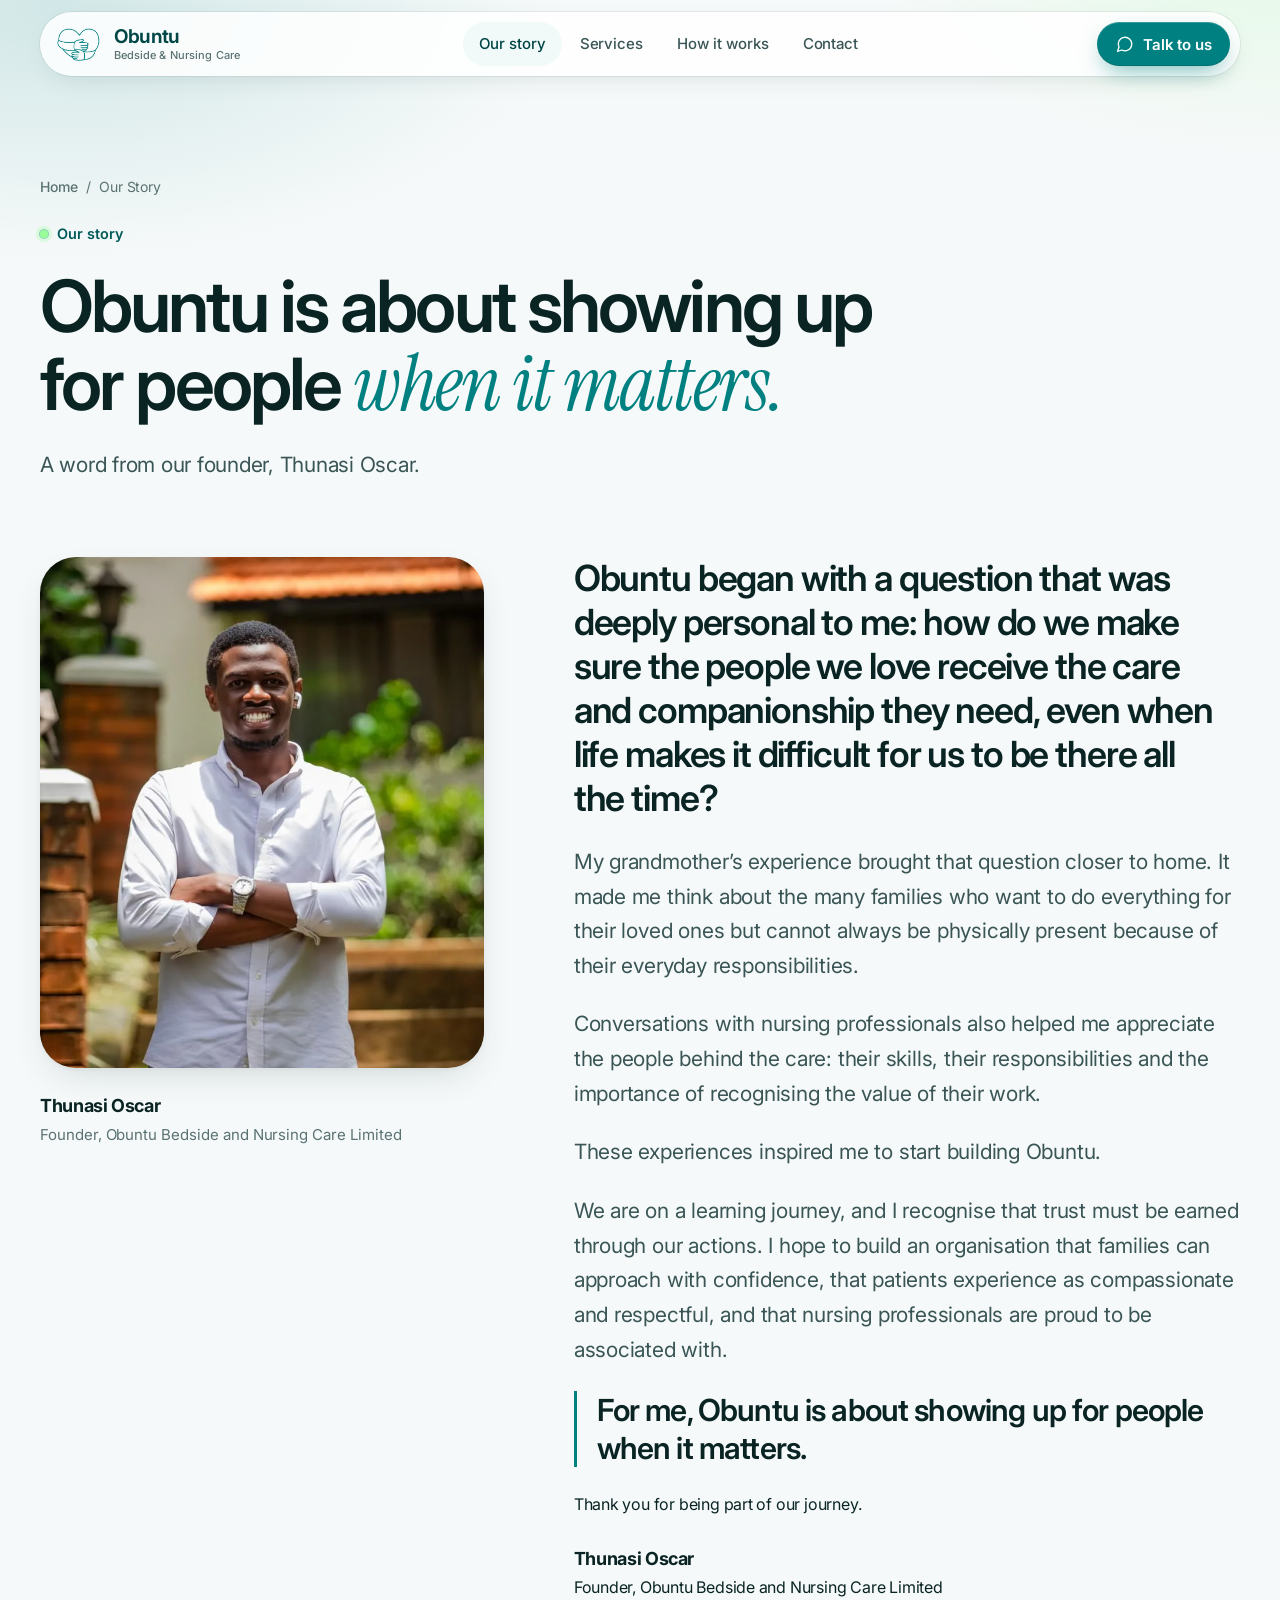
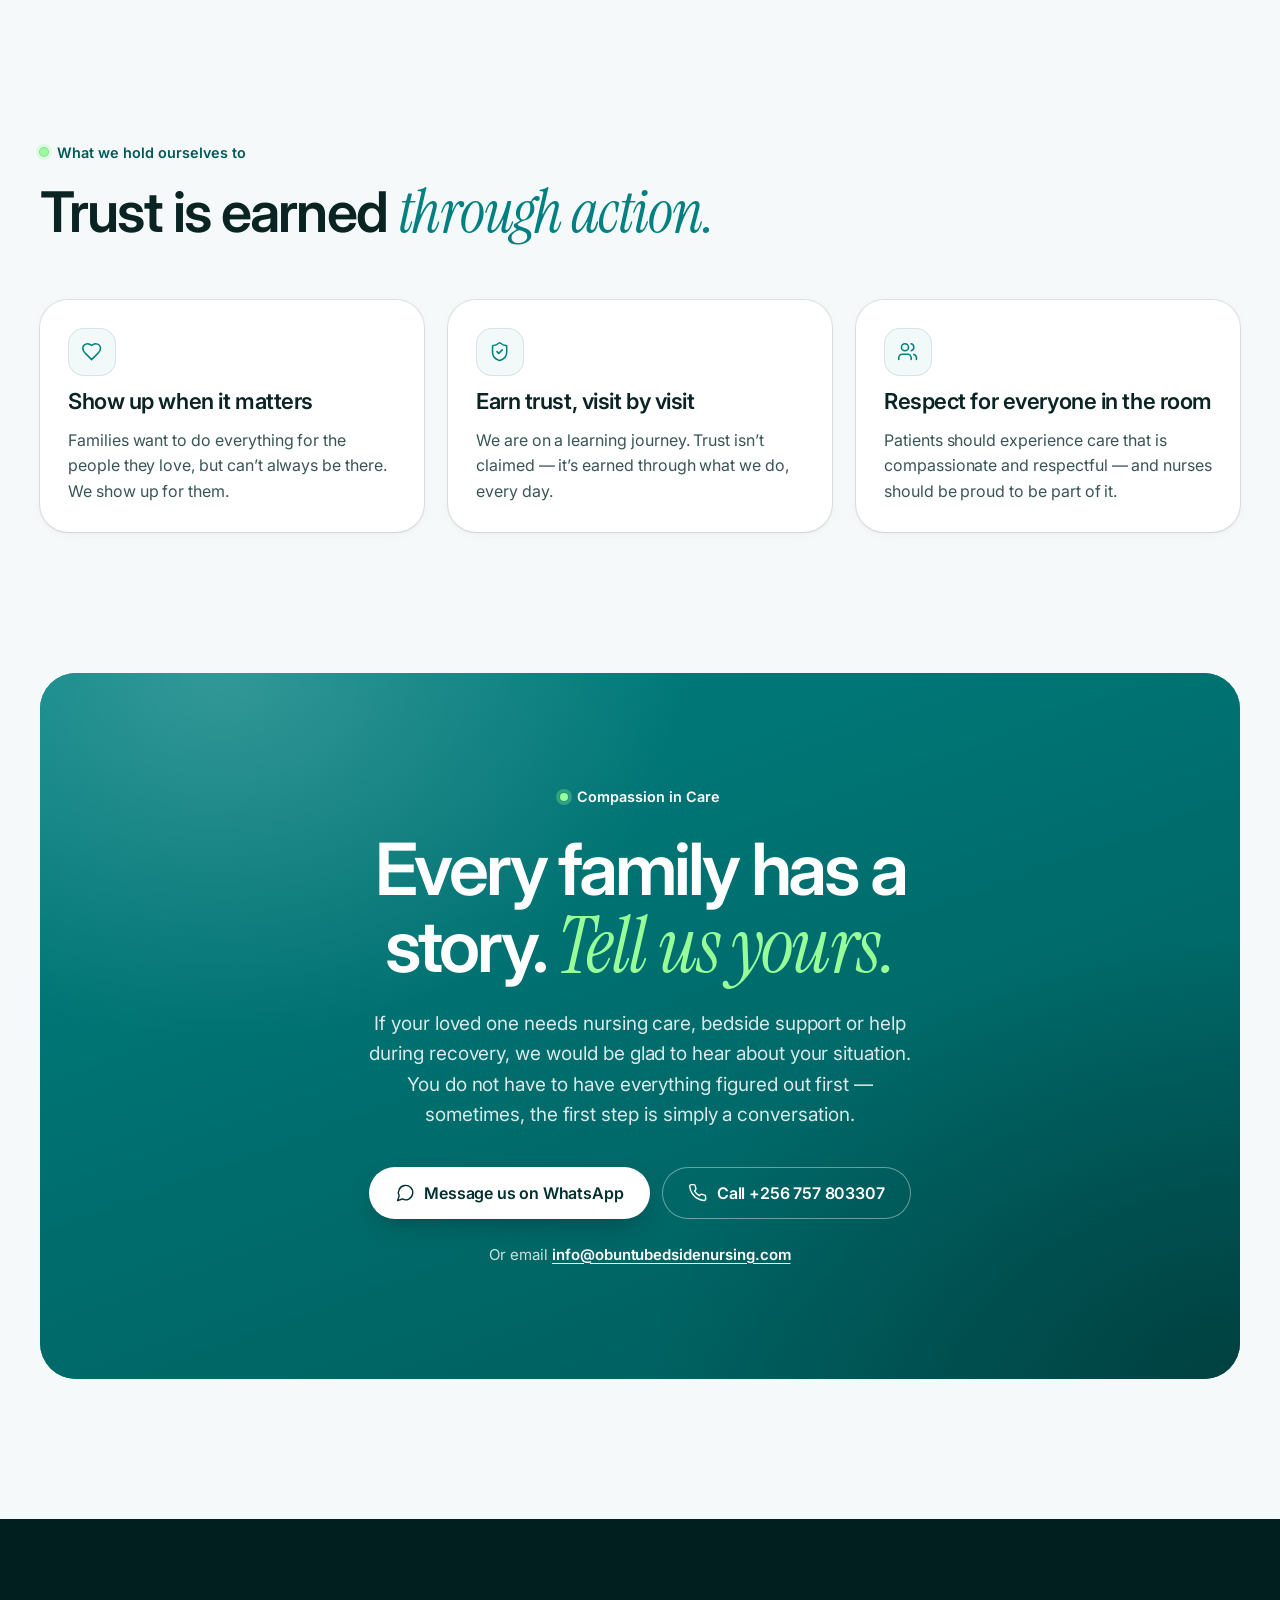
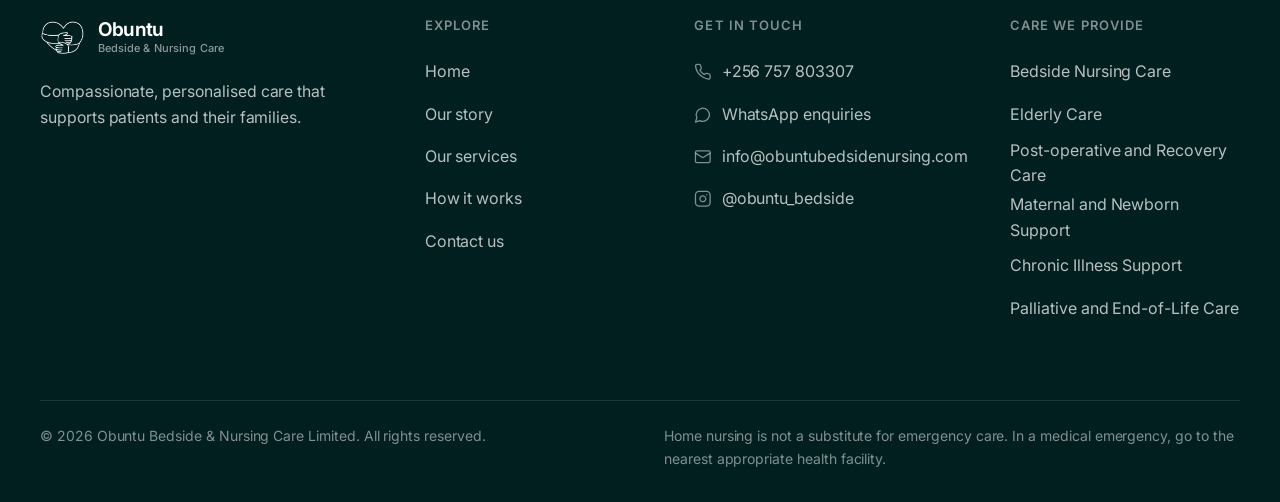
==== about-us/index.html @ 86ea0a8a "cooking again" ====
<!doctype html>
<html lang="en">
<head>
<meta charset="utf-8">
<meta name="viewport" content="width=device-width, initial-scale=1, viewport-fit=cover">
<title>Our Story | Obuntu Bedside &amp; Nursing Care Uganda</title>
<meta name="description" content="Obuntu began with a personal question: how do we make sure the people we love get the care and companionship they need, even when we can’t be there? Read a word from our founder.">

<link rel="canonical" href="https://obuntubedsidenursing.com/about-us/">
<meta name="theme-color" content="#f6f9f9">
<meta name="color-scheme" content="light">
<meta property="og:type" content="website">
<meta property="og:site_name" content="Obuntu Bedside &amp; Nursing Care">
<meta property="og:title" content="Our Story | Obuntu Bedside &amp; Nursing Care Uganda">
<meta property="og:description" content="Obuntu began with a personal question: how do we make sure the people we love get the care and companionship they need, even when we can’t be there? Read a word from our founder.">
<meta property="og:url" content="https://obuntubedsidenursing.com/about-us/">
<meta property="og:image" content="https://obuntubedsidenursing.com/assets/img/og.jpg">
<meta name="twitter:card" content="summary_large_image">
<link rel="icon" type="image/png" sizes="32x32" href="../assets/img/favicon-32.png">
<link rel="apple-touch-icon" href="../assets/img/apple-touch-icon.png">
<link rel="preconnect" href="https://fonts.googleapis.com">
<link rel="preconnect" href="https://fonts.gstatic.com" crossorigin>
<link rel="stylesheet" href="https://fonts.googleapis.com/css2?family=Inter:opsz,wght@14..32,400..700&family=Instrument+Serif:ital@0;1&display=swap">

<link rel="stylesheet" href="../assets/css/styles.css">
<script>if("IntersectionObserver" in window)document.documentElement.classList.add("js")</script>
<script type="application/ld+json">{"@context": "https://schema.org", "@type": "AboutPage", "name": "Our Story — Obuntu Bedside & Nursing Care", "url": "https://obuntubedsidenursing.com/about-us/", "about": {"@id": "https://obuntubedsidenursing.com/#business"}}</script><script type="application/ld+json">{"@context": "https://schema.org", "@type": "BreadcrumbList", "itemListElement": [{"@type": "ListItem", "position": 1, "name": "Home", "item": "https://obuntubedsidenursing.com/"}, {"@type": "ListItem", "position": 2, "name": "Our Story", "item": "https://obuntubedsidenursing.com/about-us/"}]}</script>
</head>
<body>
<svg xmlns="http://www.w3.org/2000/svg" style="position:absolute;width:0;height:0;overflow:hidden" aria-hidden="true" focusable="false"><symbol id="i-arrow" viewBox="0 0 24 24"><path d="M5 12h14"/><path d="m13 5 7 7-7 7"/></symbol><symbol id="i-check" viewBox="0 0 24 24"><path d="M20 6 9 17l-5-5"/></symbol><symbol id="i-phone" viewBox="0 0 24 24"><path d="M22 16.92v3a2 2 0 0 1-2.18 2 19.79 19.79 0 0 1-8.63-3.07 19.5 19.5 0 0 1-6-6 19.79 19.79 0 0 1-3.07-8.67A2 2 0 0 1 4.11 2h3a2 2 0 0 1 2 1.72 12.84 12.84 0 0 0 .7 2.81 2 2 0 0 1-.45 2.11L8.09 9.91a16 16 0 0 0 6 6l1.27-1.27a2 2 0 0 1 2.11-.45 12.84 12.84 0 0 0 2.81.7A2 2 0 0 1 22 16.92z"/></symbol><symbol id="i-mail" viewBox="0 0 24 24"><rect width="20" height="16" x="2" y="4" rx="2"/><path d="m22 7-8.97 5.7a1.94 1.94 0 0 1-2.06 0L2 7"/></symbol><symbol id="i-chat" viewBox="0 0 24 24"><path d="M7.9 20A9 9 0 1 0 4 16.1L2 22Z"/></symbol><symbol id="i-instagram" viewBox="0 0 24 24"><rect width="20" height="20" x="2" y="2" rx="5" ry="5"/><path d="M16 11.37A4 4 0 1 1 12.63 8 4 4 0 0 1 16 11.37z"/><path d="M17.5 6.5h.01"/></symbol><symbol id="i-shield" viewBox="0 0 24 24"><path d="M20 13c0 5-3.5 7.5-7.66 8.95a1 1 0 0 1-.67-.01C7.5 20.5 4 18 4 13V6a1 1 0 0 1 1-1c2 0 4.5-1.2 6.24-2.72a1.17 1.17 0 0 1 1.52 0C14.51 3.81 17 5 19 5a1 1 0 0 1 1 1z"/><path d="m9 12 2 2 4-4"/></symbol><symbol id="i-clipboard" viewBox="0 0 24 24"><rect width="8" height="4" x="8" y="2" rx="1" ry="1"/><path d="M16 4h2a2 2 0 0 1 2 2v14a2 2 0 0 1-2 2H6a2 2 0 0 1-2-2V6a2 2 0 0 1 2-2h2"/><path d="m9 14 2 2 4-4"/></symbol><symbol id="i-users" viewBox="0 0 24 24"><path d="M16 21v-2a4 4 0 0 0-4-4H6a4 4 0 0 0-4 4v2"/><circle cx="9" cy="7" r="4"/><path d="M22 21v-2a4 4 0 0 0-3-3.87"/><path d="M16 3.13a4 4 0 0 1 0 7.75"/></symbol><symbol id="i-heart" viewBox="0 0 24 24"><path d="M19 14c1.49-1.46 3-3.21 3-5.5A5.5 5.5 0 0 0 16.5 3c-1.76 0-3 .5-4.5 2-1.5-1.5-2.74-2-4.5-2A5.5 5.5 0 0 0 2 8.5c0 2.3 1.5 4.05 3 5.5l7 7Z"/></symbol><symbol id="i-pin" viewBox="0 0 24 24"><path d="M20 10c0 6-8 12-8 12s-8-6-8-12a8 8 0 0 1 16 0Z"/><circle cx="12" cy="10" r="3"/></symbol><symbol id="i-info" viewBox="0 0 24 24"><circle cx="12" cy="12" r="10"/><path d="M12 16v-4"/><path d="M12 8h.01"/></symbol></svg>
<a class="skip" href="#main">Skip to content</a>
<header class="nav" data-nav>
  <div class="nav-pill">
    <a class="brand" href="../" aria-label="Obuntu Bedside &amp; Nursing Care — home">
      <img class="brand-mark" src="../assets/img/logo-mark-teal.png" alt="" width="352" height="258">
      <span class="brand-text"><strong>Obuntu</strong><small>Bedside &amp; Nursing Care</small></span>
    </a>
    <nav class="nav-links" aria-label="Primary"><a href="../about-us/" aria-current="page">Our story</a><a href="../our-services/">Services</a><a href="../how-it-works/">How it works</a><a href="../contact-us/">Contact</a></nav>
    <div class="nav-actions">
      <a class="btn btn-primary btn-sm nav-cta" href="https://wa.me/256757803307?text=Hello%20Obuntu%20Bedside%20Services" target="_blank" rel="noopener"><svg class="ic " aria-hidden="true"><use href="#i-chat"/></svg> Talk to us</a>
      <button class="burger" type="button" aria-expanded="false" aria-controls="menu" aria-label="Open menu"><span></span><span></span></button>
    </div>
  </div>
</header>
<div class="menu" id="menu" inert>
  <nav class="menu-links" aria-label="Mobile"><a href="../about-us/" style="--i:0" aria-current="page">Our story<svg class="ic " aria-hidden="true"><use href="#i-arrow"/></svg></a><a href="../our-services/" style="--i:1">Services<svg class="ic " aria-hidden="true"><use href="#i-arrow"/></svg></a><a href="../how-it-works/" style="--i:2">How it works<svg class="ic " aria-hidden="true"><use href="#i-arrow"/></svg></a><a href="../contact-us/" style="--i:3">Contact<svg class="ic " aria-hidden="true"><use href="#i-arrow"/></svg></a></nav>
  <div class="menu-foot">
    <a class="btn btn-primary" href="https://wa.me/256757803307?text=Hello%20Obuntu%20Bedside%20Services" target="_blank" rel="noopener"><svg class="ic " aria-hidden="true"><use href="#i-chat"/></svg> Talk to our care team</a>
    <a class="btn btn-ghost" href="tel:+256757803307"><svg class="ic " aria-hidden="true"><use href="#i-phone"/></svg> Call +256 757 803307</a>
  </div>
</div>
<main id="main">
<section class="page-hero">
  <div class="container page-hero-inner">
    <nav class="crumbs" aria-label="Breadcrumb"><a href="../">Home</a><span aria-hidden="true">/</span><span aria-current="page">Our Story</span></nav>
    <span class="eyebrow"><span class="dot"></span>Our story</span>
    <h1 class="display-m">Obuntu is about showing up for people <em class="serif accent">when it matters.</em></h1>
    <p class="lede">A word from our founder, Thunasi Oscar.</p>
  </div>
</section>

<div class="container letter">
  <aside class="letter-aside" data-reveal>
    <figure><img src="../assets/img/founder-thunasi-oscar.webp" width="771" height="1080" alt="Thunasi Oscar, founder of Obuntu Bedside and Nursing Care" fetchpriority="high" decoding="async"></figure>
    <div class="who"><b>Thunasi Oscar</b><span>Founder, Obuntu Bedside and Nursing Care Limited</span></div>
  </aside>
  <div class="letter-body" data-stagger>
    <p class="first" data-reveal>Obuntu began with a question that was deeply personal to me: how do we make sure the people we love receive the care and companionship they need, even when life makes it difficult for us to be there all the time?</p>
    <p data-reveal>My grandmother’s experience brought that question closer to home. It made me think about the many families who want to do everything for their loved ones but cannot always be physically present because of their everyday responsibilities.</p>
    <p data-reveal>Conversations with nursing professionals also helped me appreciate the people behind the care: their skills, their responsibilities and the importance of recognising the value of their work.</p>
    <p data-reveal>These experiences inspired me to start building Obuntu.</p>
    <p data-reveal>We are on a learning journey, and I recognise that trust must be earned through our actions. I hope to build an organisation that families can approach with confidence, that patients experience as compassionate and respectful, and that nursing professionals are proud to be associated with.</p>
    <p class="pull" data-reveal>For me, Obuntu is about showing up for people when it matters.</p>
    <p class="sign" data-reveal>Thank you for being part of our journey.<br><br><b>Thunasi Oscar</b>Founder, Obuntu Bedside and Nursing Care Limited</p>
  </div>
</div>

<section class="section" style="padding-top:0">
  <div class="container">
    <div class="section-head" data-reveal>
      <span class="eyebrow"><span class="dot"></span>What we hold ourselves to</span>
      <h2>Trust is earned <em class="serif accent">through action.</em></h2>
    </div>
    <div class="values" data-stagger>
      <div class="value" data-reveal><span class="ic-wrap"><svg class="ic " aria-hidden="true"><use href="#i-heart"/></svg></span><h3>Show up when it matters</h3><p>Families want to do everything for the people they love, but can’t always be there. We show up for them.</p></div>
      <div class="value" data-reveal><span class="ic-wrap"><svg class="ic " aria-hidden="true"><use href="#i-shield"/></svg></span><h3>Earn trust, visit by visit</h3><p>We are on a learning journey. Trust isn’t claimed — it’s earned through what we do, every day.</p></div>
      <div class="value" data-reveal><span class="ic-wrap"><svg class="ic " aria-hidden="true"><use href="#i-users"/></svg></span><h3>Respect for everyone in the room</h3><p>Patients should experience care that is compassionate and respectful — and nurses should be proud to be part of it.</p></div>
    </div>
  </div>
</section>

<section class="final-wrap">
  <div class="container">
    <div class="final on-dark" data-reveal>
      <div class="final-inner">
        <span class="eyebrow"><span class="dot"></span>Compassion in Care</span>
        <h2>Every family has a story. <em class="serif">Tell us yours.</em></h2>
        <p>If your loved one needs nursing care, bedside support or help during recovery, we would be glad to hear about your situation. You do not have to have everything figured out first — sometimes, the first step is simply a conversation.</p>
        <div class="cta-row">
          <a class="btn btn-light" href="https://wa.me/256757803307?text=Hello%20Obuntu%20Bedside%20Services" target="_blank" rel="noopener"><svg class="ic " aria-hidden="true"><use href="#i-chat"/></svg> Message us on WhatsApp</a>
          <a class="btn btn-outline-light" href="tel:+256757803307"><svg class="ic " aria-hidden="true"><use href="#i-phone"/></svg> Call +256 757 803307</a>
        </div>
        <p class="alt">Or email <a href="mailto:info@obuntubedsidenursing.com">info@obuntubedsidenursing.com</a></p>
      </div>
    </div>
  </div>
</section>

</main>
<div class="actionbar" data-actionbar>
  <a class="btn btn-primary" href="https://wa.me/256757803307?text=Hello%20Obuntu%20Bedside%20Services" target="_blank" rel="noopener"><svg class="ic " aria-hidden="true"><use href="#i-chat"/></svg> WhatsApp us</a>
  <a class="btn btn-ghost" href="tel:+256757803307"><svg class="ic " aria-hidden="true"><use href="#i-phone"/></svg> Call</a>
</div>
<footer class="footer on-dark">
  <div class="container">
    <div class="footer-grid">
      <div class="footer-about">
        <a class="brand" href="../" aria-label="Obuntu — home">
          <img class="brand-mark" src="../assets/img/logo-mark-white.png" alt="" width="352" height="258">
          <span class="brand-text"><strong>Obuntu</strong><small>Bedside &amp; Nursing Care</small></span>
        </a>
        <p>Compassionate, personalised care that supports patients and their families.</p>
      </div>
      <div>
        <h4>Explore</h4>
        <ul>
          <li><a href="../">Home</a></li>
          <li><a href="../about-us/">Our story</a></li>
          <li><a href="../our-services/">Our services</a></li>
          <li><a href="../how-it-works/">How it works</a></li>
          <li><a href="../contact-us/">Contact us</a></li>
        </ul>
      </div>
      <div>
        <h4>Get in touch</h4>
        <ul>
          <li><a href="tel:+256757803307"><svg class="ic " aria-hidden="true"><use href="#i-phone"/></svg> +256 757 803307</a></li>
          <li><a href="https://wa.me/256757803307?text=Hello%20Obuntu%20Bedside%20Services" target="_blank" rel="noopener"><svg class="ic " aria-hidden="true"><use href="#i-chat"/></svg> WhatsApp enquiries</a></li>
          <li><a href="mailto:info@obuntubedsidenursing.com"><svg class="ic " aria-hidden="true"><use href="#i-mail"/></svg> info@obuntubedsidenursing.com</a></li>
          <li><a href="https://www.instagram.com/obuntu_bedside/" target="_blank" rel="noopener"><svg class="ic " aria-hidden="true"><use href="#i-instagram"/></svg> @obuntu_bedside</a></li>
        </ul>
      </div>
      <div>
        <h4>Care we provide</h4>
        <ul><li><a href="../our-services/#bedside-nursing-care">Bedside Nursing Care</a></li><li><a href="../our-services/#elderly-care">Elderly Care</a></li><li><a href="../our-services/#post-operative-recovery-care">Post-operative and Recovery Care</a></li><li><a href="../our-services/#maternal-newborn-support">Maternal and Newborn Support</a></li><li><a href="../our-services/#chronic-illness-support">Chronic Illness Support</a></li><li><a href="../our-services/#palliative-end-of-life-care">Palliative and End-of-Life Care</a></li></ul>
      </div>
    </div>
    <div class="footer-bottom">
      <span>© 2026 Obuntu Bedside &amp; Nursing Care Limited. All rights reserved.</span>
      <span class="note">Home nursing is not a substitute for emergency care. In a medical emergency, go to the nearest appropriate health facility.</span>
    </div>
  </div>
</footer>
<script src="../assets/js/main.js" defer></script>
</body>
</html>
---- assets/css/styles.css ----
/* ==========================================================================
   Obuntu Bedside & Nursing Care — design system
   Primary  #008080 (teal)   ·   Secondary #98FF98 (mint — accents only)
   Principles: restraint, one idea per screen, response on press, springs/ease-out,
   translucent materials for chrome, size-specific tracking, reduced-motion aware.
   ========================================================================== */

/* ---------- Tokens ---------- */
:root {
  --teal: #008080;
  --teal-600: #006d6d;
  --teal-700: #005a5a;
  --teal-800: #004646;
  --teal-900: #022f2f;
  --teal-950: #011f1f;
  --teal-50: #f1f9f9;
  --teal-100: #def1f0;
  --teal-200: #bfe3e2;
  --mint: #98ff98;

  --ink: #0a2424;
  --ink-2: #3a5555;
  --ink-3: #5a7272;
  --bg: #f6f9f9;
  --surface: #ffffff;
  --line: rgba(2, 47, 47, 0.1);
  --line-strong: rgba(2, 47, 47, 0.16);

  --shadow-sm: 0 1px 2px rgba(2, 47, 47, 0.05), 0 2px 10px rgba(2, 47, 47, 0.04);
  --shadow-md: 0 2px 4px rgba(2, 47, 47, 0.04), 0 14px 36px -10px rgba(2, 47, 47, 0.16);
  --shadow-lg: 0 4px 8px rgba(2, 47, 47, 0.04), 0 36px 90px -20px rgba(2, 47, 47, 0.3);

  --r-sm: 12px;
  --r-md: 20px;
  --r-lg: 28px;
  --r-xl: 36px;

  --gutter: clamp(16px, 4vw, 32px);
  --maxw: 1200px;
  --maxw-wide: 1320px;
  --nav-h: 64px;
  --section-y: clamp(72px, 11vw, 148px);

  --ease-out: cubic-bezier(0.23, 1, 0.32, 1);
  --ease-in-out: cubic-bezier(0.77, 0, 0.175, 1);
  --ease-drawer: cubic-bezier(0.32, 0.72, 0, 1);

  --font: "Inter", ui-sans-serif, system-ui, -apple-system, "Segoe UI", Roboto, "Helvetica Neue", Arial, sans-serif;
  --serif: "Instrument Serif", "Iowan Old Style", "Palatino Linotype", Georgia, serif;
}

/* ---------- Base ---------- */
*,
*::before,
*::after { box-sizing: border-box; }

html {
  -webkit-text-size-adjust: 100%;
  -webkit-tap-highlight-color: transparent;
  scroll-behavior: smooth;
  scroll-padding-top: 96px;
}
@media (prefers-reduced-motion: reduce) { html { scroll-behavior: auto; } }

body {
  margin: 0;
  font-family: var(--font);
  font-size: 1.0625rem;
  line-height: 1.6;
  letter-spacing: -0.003em;
  color: var(--ink);
  background: var(--bg);
  font-optical-sizing: auto;
  -webkit-font-smoothing: antialiased;
  -moz-osx-font-smoothing: grayscale;
  overflow-x: clip;
}
body.is-locked { overflow: hidden; }

img, svg, video { display: block; max-width: 100%; }
img { height: auto; }
a { color: inherit; text-decoration: none; }
h1, h2, h3, h4, p, ul, ol, figure, blockquote { margin: 0; }
ul, ol { padding: 0; list-style: none; }
button, input, textarea, select { font: inherit; color: inherit; }
fieldset { border: 0; padding: 0; margin: 0; min-width: 0; }
legend { padding: 0; }

a, button, [role="button"], summary, label { touch-action: manipulation; }
button, [role="button"] { -webkit-user-select: none; user-select: none; -webkit-touch-callout: none; }

:focus-visible { outline: 3px solid var(--teal); outline-offset: 3px; border-radius: 8px; }
.on-dark :focus-visible { outline-color: var(--mint); }
::selection { background: var(--mint); color: var(--teal-950); }

.skip {
  position: fixed; left: 16px; top: -80px; z-index: 100;
  padding: 12px 18px; border-radius: 999px; background: var(--teal-900); color: #fff; font-weight: 600;
  transition: top 200ms var(--ease-out);
}
.skip:focus { top: 16px; }

.ic { width: 1.25em; height: 1.25em; flex: none; fill: none; stroke: currentColor; stroke-width: 1.75; stroke-linecap: round; stroke-linejoin: round; }

/* ---------- Type ---------- */
.display {
  font-size: clamp(2.6rem, 1.35rem + 5.7vw, 5.5rem);
  line-height: 1.02;
  letter-spacing: -0.045em;
  font-weight: 600;
  text-wrap: balance;
}
.display-m {
  font-size: clamp(2.25rem, 1.2rem + 4.2vw, 4.5rem);
  line-height: 1.04;
  letter-spacing: -0.04em;
  font-weight: 600;
  text-wrap: balance;
}
h2, .h2 {
  font-size: clamp(2rem, 1.2rem + 3.2vw, 3.5rem);
  line-height: 1.06;
  letter-spacing: -0.035em;
  font-weight: 600;
  text-wrap: balance;
}
h3, .h3 { font-size: 1.375rem; line-height: 1.25; letter-spacing: -0.02em; font-weight: 600; }
p { text-wrap: pretty; }

.lede {
  font-size: clamp(1.125rem, 1rem + 0.5vw, 1.3125rem);
  line-height: 1.5;
  letter-spacing: -0.012em;
  color: var(--ink-2);
}
.serif { font-family: var(--serif); font-style: italic; font-weight: 400; letter-spacing: -0.02em; font-size: 1.08em; }
.accent { color: var(--teal); }
.muted { color: var(--ink-2); }
.small { font-size: 0.9375rem; line-height: 1.55; letter-spacing: 0.002em; }
.tnum { font-variant-numeric: tabular-nums; }

.eyebrow {
  display: inline-flex; align-items: center; gap: 0.55rem;
  font-size: 0.9rem; font-weight: 600; letter-spacing: 0.002em; color: var(--teal-700);
}
.dot {
  width: 8px; height: 8px; border-radius: 50%; background: var(--mint);
  box-shadow: 0 0 0 1px rgba(0, 128, 128, 0.35), 0 0 0 4px rgba(152, 255, 152, 0.28);
}
.pill {
  padding: 7px 14px 7px 12px; border-radius: 999px; background: rgba(255, 255, 255, 0.8);
  border: 1px solid var(--line); box-shadow: var(--shadow-sm);
}

/* ---------- Layout ---------- */
.container { width: min(var(--maxw), 100% - 2 * var(--gutter)); margin-inline: auto; }
.container-wide { width: min(var(--maxw-wide), 100% - 2 * var(--gutter)); margin-inline: auto; }
.section { padding-block: var(--section-y); }
.section-head { display: flex; flex-direction: column; gap: 1rem; max-width: 46rem; }
.section-head.center { align-items: center; text-align: center; margin-inline: auto; }
.split-head { display: flex; align-items: flex-end; justify-content: space-between; gap: 1.5rem 3rem; flex-wrap: wrap; }

/* ---------- Buttons ---------- */
.btn {
  --h: 52px;
  display: inline-flex; align-items: center; justify-content: center; gap: 0.6rem;
  height: var(--h); padding: 0 1.65rem; border: 0; border-radius: 999px;
  font-weight: 600; font-size: 1rem; line-height: 1; letter-spacing: -0.011em; white-space: nowrap;
  cursor: pointer;
  transition: transform 160ms var(--ease-out), background-color 200ms ease, box-shadow 200ms ease, color 200ms ease;
}
.btn:active { transform: scale(0.97); }
.btn .ic { width: 1.2em; height: 1.2em; }
.btn .arrow { transition: transform 240ms var(--ease-out); }
.btn-sm { --h: 44px; padding: 0 1.15rem; font-size: 0.9375rem; }
.btn-primary {
  background: var(--teal); color: #fff;
  box-shadow: 0 1px 0 rgba(255, 255, 255, 0.2) inset, 0 -1px 0 rgba(0, 0, 0, 0.12) inset, 0 10px 24px -8px rgba(0, 128, 128, 0.6);
}
.btn-ghost { background: rgba(255, 255, 255, 0.7); color: var(--ink); box-shadow: 0 0 0 1px var(--line-strong) inset; }
.btn-light { background: #fff; color: var(--teal-900); box-shadow: 0 10px 28px -10px rgba(0, 0, 0, 0.35); }
.btn-outline-light { background: transparent; color: #fff; box-shadow: 0 0 0 1px rgba(255, 255, 255, 0.4) inset; }
@media (hover: hover) and (pointer: fine) {
  .btn-primary:hover { background: var(--teal-600); }
  .btn-ghost:hover { background: #fff; }
  .btn-light:hover { background: var(--teal-50); }
  .btn-outline-light:hover { background: rgba(255, 255, 255, 0.1); }
  .btn:hover .arrow { transform: translateX(3px); }
}

.link-arrow { display: inline-flex; align-items: center; gap: 0.4rem; font-weight: 600; color: var(--teal-700); min-height: 44px; }
.link-arrow .ic { width: 1.1em; height: 1.1em; transition: transform 240ms var(--ease-out); }
@media (hover: hover) and (pointer: fine) { .link-arrow:hover .ic { transform: translateX(3px); } }

/* ---------- Materials ---------- */
.glass {
  background: rgba(255, 255, 255, 0.72);
  -webkit-backdrop-filter: blur(14px);
  backdrop-filter: blur(14px);
  border: 1px solid rgba(255, 255, 255, 0.65);
  border-top-color: rgba(255, 255, 255, 0.95);
  box-shadow: 0 12px 40px -14px rgba(1, 31, 31, 0.4);
}
@media (prefers-reduced-transparency: reduce) {
  .glass, .nav-pill, .actionbar, .menu { background: #fff !important; -webkit-backdrop-filter: none !important; backdrop-filter: none !important; }
}
@media (prefers-contrast: more) {
  .glass, .nav-pill, .actionbar { background: #fff; border-color: var(--ink); }
  .eyebrow, .link-arrow { color: var(--teal-800); }
}

/* ---------- Navigation ---------- */
.nav {
  position: fixed; z-index: 50; left: 0; right: 0; top: max(12px, env(safe-area-inset-top));
  display: flex; justify-content: center; padding-inline: max(12px, env(safe-area-inset-left));
  pointer-events: none; view-transition-name: site-nav;
}
.nav-pill {
  pointer-events: auto; width: min(var(--maxw), 100%); height: var(--nav-h);
  display: flex; align-items: center; justify-content: space-between; gap: 1rem; padding: 0 10px 0 16px;
  border-radius: 999px; background: rgba(255, 255, 255, 0.84);
  -webkit-backdrop-filter: blur(16px) saturate(150%); backdrop-filter: blur(16px) saturate(150%);
  box-shadow: 0 0 0 1px rgba(2, 47, 47, 0.07), 0 8px 30px -14px rgba(2, 47, 47, 0.2);
  transition: background-color 250ms ease, box-shadow 250ms ease;
}
.nav.is-scrolled .nav-pill { background: rgba(255, 255, 255, 0.93); box-shadow: 0 0 0 1px rgba(2, 47, 47, 0.08), 0 12px 36px -14px rgba(2, 47, 47, 0.28); }

.brand { display: inline-flex; align-items: center; gap: 0.7rem; min-height: 44px; }
.brand-mark { height: 34px; width: auto; }
.brand-text { display: grid; line-height: 1.05; }
.brand-text strong { font-size: 1.1875rem; font-weight: 650; letter-spacing: -0.035em; color: var(--teal-800); }
.brand-text small { font-size: 0.6875rem; font-weight: 500; letter-spacing: 0.01em; color: var(--ink-3); margin-top: 3px; }

.nav-links { display: flex; align-items: center; gap: 2px; }
.nav-links a { padding: 10px 16px; border-radius: 999px; font-size: 0.9375rem; font-weight: 500; color: var(--ink-2); transition: background-color 200ms ease, color 200ms ease; }
.nav-links a[aria-current="page"] { color: var(--teal-800); background: var(--teal-50); }
@media (hover: hover) and (pointer: fine) { .nav-links a:hover { color: var(--teal-800); background: var(--teal-50); } }

.nav-actions { display: flex; align-items: center; gap: 6px; }

.burger {
  display: none; position: relative; width: 44px; height: 44px; border: 0; border-radius: 50%;
  background: var(--teal-50); cursor: pointer; transition: transform 160ms var(--ease-out);
}
.burger:active { transform: scale(0.94); }
.burger span {
  position: absolute; left: 13px; width: 18px; height: 2px; border-radius: 2px; background: var(--teal-800);
  transition: transform 320ms var(--ease-drawer), top 320ms var(--ease-drawer);
}
.burger span:nth-child(1) { top: 17px; }
.burger span:nth-child(2) { top: 25px; }
.burger[aria-expanded="true"] span:nth-child(1) { top: 21px; transform: rotate(45deg); }
.burger[aria-expanded="true"] span:nth-child(2) { top: 21px; transform: rotate(-45deg); }

.menu {
  position: fixed; inset: 0; z-index: 40; display: flex; flex-direction: column; justify-content: space-between; gap: 2rem;
  padding: calc(var(--nav-h) + 44px) var(--gutter) calc(24px + env(safe-area-inset-bottom));
  background: rgba(246, 249, 249, 0.94);
  -webkit-backdrop-filter: blur(28px) saturate(160%); backdrop-filter: blur(28px) saturate(160%);
  overflow-y: auto; overscroll-behavior: contain;
  visibility: hidden; opacity: 0; transform: translateY(-12px);
  transition: opacity 240ms var(--ease-out), transform 380ms var(--ease-drawer), visibility 0s linear 380ms;
}
.menu.is-open { visibility: visible; opacity: 1; transform: none; transition-delay: 0s; }
.menu-links a {
  display: flex; align-items: center; justify-content: space-between; padding: 1.05rem 0;
  border-bottom: 1px solid var(--line); font-size: clamp(1.75rem, 7vw, 2.25rem); font-weight: 600; letter-spacing: -0.035em;
  opacity: 0; transform: translateY(10px);
  transition: opacity 400ms var(--ease-out), transform 400ms var(--ease-out);
  transition-delay: calc(var(--i, 0) * 45ms + 80ms);
}
.menu.is-open .menu-links a { opacity: 1; transform: none; }
.menu-links a .ic { color: var(--teal); }
.menu-foot { display: grid; gap: 12px; }
.menu-foot .btn { width: 100%; }

@media (max-width: 900px) {
  .nav-links, .nav-cta { display: none; }
  .burger { display: block; }
}
@media (max-width: 380px) { .brand-text small { display: none; } }

/* ---------- Mobile action bar ---------- */
.actionbar {
  display: none; position: fixed; z-index: 45; left: max(12px, env(safe-area-inset-left)); right: max(12px, env(safe-area-inset-right));
  bottom: max(12px, env(safe-area-inset-bottom)); gap: 8px; padding: 8px; border-radius: 999px;
  background: rgba(255, 255, 255, 0.78);
  -webkit-backdrop-filter: blur(22px) saturate(180%); backdrop-filter: blur(22px) saturate(180%);
  box-shadow: 0 0 0 1px rgba(2, 47, 47, 0.08), 0 18px 40px -12px rgba(2, 47, 47, 0.35);
  transition: transform 420ms var(--ease-drawer), opacity 240ms var(--ease-out);
}
.actionbar .btn { flex: 1; --h: 48px; padding-inline: 1rem; }
.actionbar.is-hidden { transform: translateY(140%); opacity: 0; pointer-events: none; }
@media (max-width: 760px) {
  .actionbar { display: flex; }
  body { padding-bottom: calc(88px + env(safe-area-inset-bottom)); }
}

/* ---------- Hero ---------- */
.hero { position: relative; isolation: isolate; padding-top: calc(var(--nav-h) + clamp(56px, 9vw, 116px)); padding-bottom: clamp(32px, 5vw, 64px); overflow: clip; }
.hero::before {
  content: ""; position: absolute; z-index: -1; inset: -10% -15% auto -15%; height: 880px;
  background:
    radial-gradient(46% 52% at 18% 18%, rgba(0, 128, 128, 0.17), transparent 72%),
    radial-gradient(40% 46% at 86% 8%, rgba(152, 255, 152, 0.22), transparent 72%),
    radial-gradient(60% 60% at 52% 0%, rgba(0, 128, 128, 0.08), transparent 70%);
}
.hero-copy { display: flex; flex-direction: column; align-items: center; text-align: center; gap: 1.5rem; max-width: 62rem; margin-inline: auto; }
.hero-copy .lede { max-width: 38rem; }
.cta-row { display: flex; flex-wrap: wrap; justify-content: center; gap: 12px; margin-top: 0.5rem; }
.hero-note { font-size: 0.9375rem; color: var(--ink-3); }
.hero-note a { color: var(--teal-700); font-weight: 600; font-variant-numeric: tabular-nums; }

.hero-media { margin-top: clamp(36px, 6vw, 72px); }
.hero-card {
  position: relative; border-radius: var(--r-xl); overflow: hidden; aspect-ratio: 2 / 1;
  background: var(--teal-100); box-shadow: var(--shadow-lg);
}
.hero-card > img { width: 100%; height: 100%; object-fit: cover; object-position: 44% 40%; transform: scale(1.06); }
.hero-card::after { content: ""; position: absolute; inset: 0; background: linear-gradient(180deg, transparent 55%, rgba(1, 31, 31, 0.28)); pointer-events: none; }
.chip {
  position: absolute; z-index: 2; display: flex; align-items: center; gap: 12px; max-width: 320px; padding: 12px 18px 12px 12px; border-radius: 22px;
}
.chip-ic { display: grid; place-items: center; width: 44px; height: 44px; border-radius: 14px; background: var(--teal); color: #fff; flex: none; }
.chip strong { display: block; font-size: 0.9375rem; font-weight: 600; letter-spacing: -0.012em; line-height: 1.25; }
.chip div span { display: block; font-size: 0.8125rem; line-height: 1.4; color: var(--ink-2); margin-top: 2px; }
.chip-a { left: clamp(14px, 2.5vw, 28px); bottom: clamp(14px, 2.5vw, 28px); }
.chip-b { right: clamp(14px, 2.5vw, 28px); bottom: clamp(14px, 2.5vw, 28px); }

@media (max-width: 760px) {
  .hero-card { aspect-ratio: 4 / 5; border-radius: var(--r-lg); }
  .hero-card > img { object-position: 42% 50%; }
  .chip-b { display: none; }
  .chip-a { left: 12px; right: 12px; bottom: 12px; max-width: none; }
  .cta-row { width: 100%; }
  .cta-row .btn { width: 100%; }
}

/* hero entrance (first-visit delight; one-time) */
@keyframes rise { from { opacity: 0; transform: translateY(18px); } to { opacity: 1; transform: none; } }
@keyframes settle { from { opacity: 0; transform: translateY(28px) scale(0.965); } to { opacity: 1; transform: none; } }
.hero-copy > * { animation: rise 900ms var(--ease-out) backwards; }
.hero-copy > *:nth-child(1) { animation-delay: 40ms; }
.hero-copy > *:nth-child(2) { animation-delay: 110ms; }
.hero-copy > *:nth-child(3) { animation-delay: 190ms; }
.hero-copy > *:nth-child(4) { animation-delay: 270ms; }
.hero-copy > *:nth-child(5) { animation-delay: 340ms; }
.hero-card { animation: settle 1100ms var(--ease-out) 260ms backwards; }

/* ---------- Reveal on scroll ---------- */
.js [data-reveal] {
  opacity: 0; transform: translateY(16px);
  transition: opacity 720ms var(--ease-out), transform 720ms var(--ease-out);
  transition-delay: calc(var(--d, 0) * 70ms);
}
.js [data-reveal].is-in { opacity: 1; transform: none; }

/* ---------- Statement (scroll-lit words) ---------- */
.statement { padding-block: var(--section-y) calc(var(--section-y) * 0.6); }
.statement-text {
  font-size: clamp(1.75rem, 0.9rem + 3.3vw, 3.5rem); line-height: 1.16; letter-spacing: -0.037em; font-weight: 600; max-width: 24ch;
  margin-inline: auto; text-align: center; text-wrap: balance;
}
.js .statement-text .w { color: rgba(10, 36, 36, 0.2); transition: color 380ms ease; }
.js .statement-text .w.is-lit { color: var(--ink); }
.statement-sub { margin: 2rem auto 0; max-width: 40rem; text-align: center; color: var(--ink-2); font-size: 1.1875rem; line-height: 1.55; }
.statement-links { display: flex; flex-wrap: wrap; justify-content: center; gap: 0.5rem 2rem; margin-top: 1.25rem; }
@media (min-width: 761px) { .statement-text { max-width: 26ch; } }

/* ---------- Service cards ---------- */
.cards { display: grid; grid-template-columns: repeat(3, 1fr); gap: clamp(16px, 2vw, 24px); margin-top: clamp(36px, 5vw, 64px); }
.svc {
  display: flex; flex-direction: column; background: var(--surface); border-radius: var(--r-lg); overflow: hidden;
  box-shadow: 0 0 0 1px var(--line), var(--shadow-sm);
  transition: transform 320ms var(--ease-out), box-shadow 320ms var(--ease-out);
}
.svc:active { transform: scale(0.985); }
.svc-img { position: relative; aspect-ratio: 4 / 3; overflow: hidden; background: var(--teal-100); }
.svc-img img { width: 100%; height: 100%; object-fit: cover; transition: transform 700ms var(--ease-out); }
.svc-body { display: flex; flex-direction: column; flex: 1; gap: 0.6rem; padding: 22px 24px 24px; }
.svc-body p { color: var(--ink-2); font-size: 0.9875rem; line-height: 1.55; }
.svc-more { display: inline-flex; align-items: center; gap: 0.4rem; margin-top: auto; padding-top: 0.5rem; font-weight: 600; font-size: 0.9375rem; color: var(--teal-700); }
.svc-more .ic { width: 1.05em; height: 1.05em; transition: transform 240ms var(--ease-out); }
@media (hover: hover) and (pointer: fine) {
  .svc:hover { transform: translateY(-4px); box-shadow: 0 0 0 1px var(--line), var(--shadow-md); }
  .svc:hover .svc-img img { transform: scale(1.045); }
  .svc:hover .svc-more .ic { transform: translateX(3px); }
}
@media (max-width: 1000px) { .cards { grid-template-columns: repeat(2, 1fr); } }
@media (max-width: 640px) {
  /* app-like swipe carousel: less vertical scroll, native snap physics */
  .cards {
    display: grid; grid-template-columns: none; grid-auto-flow: column; grid-auto-columns: 80%;
    overflow-x: auto; scroll-snap-type: x mandatory; overscroll-behavior-x: contain; scrollbar-width: none;
    padding-inline: var(--gutter); margin-inline: calc(var(--gutter) * -1); scroll-padding-inline: var(--gutter); padding-bottom: 8px;
  }
  .cards::-webkit-scrollbar { display: none; }
  .svc { scroll-snap-align: start; }
}

/* ---------- "Love is there" (dark) ---------- */
.love { position: relative; isolation: isolate; overflow: clip; background: var(--teal-900); color: #fff; }
.love::before {
  content: ""; position: absolute; z-index: -1; inset: 0;
  background:
    radial-gradient(55% 60% at 12% 0%, rgba(0, 128, 128, 0.55), transparent 70%),
    radial-gradient(45% 50% at 100% 100%, rgba(0, 128, 128, 0.4), transparent 70%);
}
.love-inner { display: flex; flex-direction: column; align-items: center; text-align: center; gap: 1.75rem; max-width: 50rem; margin-inline: auto; }
.love .eyebrow { color: var(--mint); }
.love .dot { box-shadow: 0 0 0 4px rgba(152, 255, 152, 0.18); }
.love h2 { font-size: clamp(2.4rem, 1.2rem + 5vw, 5rem); letter-spacing: -0.045em; line-height: 1.02; }
.love h2 .serif { color: var(--teal-200); }
.people { display: flex; flex-wrap: wrap; justify-content: center; gap: 8px; }
.people li { padding: 8px 16px; border-radius: 999px; border: 1px solid rgba(255, 255, 255, 0.22); color: rgba(255, 255, 255, 0.9); font-size: 0.9375rem; font-weight: 500; }
.love p { color: rgba(255, 255, 255, 0.74); font-size: 1.1875rem; line-height: 1.6; max-width: 38rem; }
.love .gap {
  color: #fff; font-size: clamp(1.5rem, 1.1rem + 1.6vw, 2.25rem); font-weight: 600; letter-spacing: -0.03em; line-height: 1.15;
  background: linear-gradient(var(--mint), var(--mint)) left 92% / 100% 3px no-repeat; padding-bottom: 6px; display: inline-block; max-width: none;
}
.love .btn { margin-top: 0.5rem; }

/* ---------- "A day with your nurse" ---------- */
.visit-card {
  display: grid; grid-template-columns: 0.95fr 1.05fr; gap: clamp(28px, 5vw, 80px); align-items: center;
  background: var(--surface); border-radius: var(--r-xl); padding: clamp(24px, 4.5vw, 64px); box-shadow: 0 0 0 1px var(--line), var(--shadow-md);
}
.visit-media { display: grid; gap: 1.5rem; align-self: start; position: sticky; top: 96px; }
.visit-media figure { border-radius: var(--r-lg); overflow: hidden; aspect-ratio: 5 / 4; background: var(--teal-100); }
.visit-media img { width: 100%; height: 100%; object-fit: cover; }
.tasks { counter-reset: t; }
.tasks li {
  counter-increment: t; display: grid; grid-template-columns: 2.25rem 1fr; align-items: baseline; gap: 0.5rem;
  padding: 1.05rem 0; border-top: 1px solid var(--line); font-size: 1.125rem; font-weight: 500; letter-spacing: -0.014em; line-height: 1.35;
}
.tasks li:last-child { border-bottom: 1px solid var(--line); }
.tasks li::before { content: counter(t, decimal-leading-zero); font-size: 0.8125rem; font-weight: 600; color: var(--teal); font-variant-numeric: tabular-nums; letter-spacing: 0.02em; }
@media (max-width: 900px) {
  .visit-card { grid-template-columns: 1fr; }
  .visit-media { position: static; }
}

/* ---------- Steps ---------- */
.steps3 { display: grid; grid-template-columns: repeat(3, 1fr); gap: clamp(20px, 3vw, 48px); margin-top: clamp(36px, 5vw, 64px); }
.step3 { position: relative; display: grid; gap: 0.75rem; padding-top: 1.5rem; border-top: 1px solid var(--line-strong); }
.step3 .num { font-family: var(--serif); font-style: italic; font-size: clamp(3.5rem, 6vw, 5rem); line-height: 0.9; color: var(--teal); letter-spacing: -0.03em; }
.step3 p { color: var(--ink-2); }
@media (max-width: 760px) { .steps3 { grid-template-columns: 1fr; gap: 28px; } .step3 { grid-template-columns: auto 1fr; column-gap: 1.25rem; } .step3 .num { grid-row: span 2; font-size: 3.5rem; } }

/* ---------- Founder quote ---------- */
.quote-band {
  position: relative; isolation: isolate; overflow: clip; display: grid; justify-items: center; gap: 1.5rem; text-align: center;
  padding: clamp(48px, 8vw, 112px) clamp(20px, 6vw, 96px); border-radius: var(--r-xl);
  background: linear-gradient(160deg, var(--teal-50), #e7f5f4); box-shadow: 0 0 0 1px var(--line);
}
.quote-band .mark { position: absolute; z-index: -1; right: -4%; bottom: -14%; width: min(46%, 420px); opacity: 0.09; }
.quote { max-width: 22ch; font-size: clamp(1.9rem, 1rem + 3.6vw, 3.75rem); line-height: 1.08; letter-spacing: -0.04em; font-weight: 600; text-wrap: balance; }
.quote .serif { color: var(--teal); }
.cite { color: var(--ink-2); font-size: 1rem; }
.cite b { color: var(--ink); font-weight: 600; }

/* ---------- FAQ ---------- */
.faq { border-top: 1px solid var(--line-strong); }
.faq-item { border-bottom: 1px solid var(--line-strong); }
.faq-q {
  display: flex; align-items: center; justify-content: space-between; gap: 1.5rem; width: 100%; min-height: 44px; padding: 1.4rem 0;
  background: none; border: 0; text-align: left; cursor: pointer; font-size: clamp(1.0625rem, 1rem + 0.35vw, 1.25rem); font-weight: 600; letter-spacing: -0.02em; line-height: 1.35;
}
.faq-icon { position: relative; flex: none; width: 32px; height: 32px; border-radius: 50%; background: var(--teal-50); box-shadow: 0 0 0 1px var(--line) inset; transition: transform 360ms var(--ease-out), background-color 200ms ease; }
.faq-icon::before, .faq-icon::after { content: ""; position: absolute; left: 50%; top: 50%; width: 12px; height: 2px; border-radius: 2px; background: var(--teal-700); transform: translate(-50%, -50%); transition: background-color 200ms ease; }
.faq-icon::after { transform: translate(-50%, -50%) rotate(90deg); }
.faq-item.is-open .faq-icon { transform: rotate(45deg); background: var(--teal); }
.faq-item.is-open .faq-icon::before, .faq-item.is-open .faq-icon::after { background: #fff; }
.faq-a { display: grid; grid-template-rows: 0fr; transition: grid-template-rows 380ms var(--ease-out); }
.faq-a > div { overflow: hidden; visibility: hidden; transition: visibility 0s linear 380ms; }
.faq-item.is-open .faq-a { grid-template-rows: 1fr; }
.faq-item.is-open .faq-a > div { visibility: visible; transition-delay: 0s; }
.faq-a p { padding: 0 3.5rem 1.6rem 0; color: var(--ink-2); max-width: 46rem; }
.faq-a a { color: var(--teal-700); font-weight: 600; text-decoration: underline; text-underline-offset: 3px; }
@media (hover: hover) and (pointer: fine) { .faq-q:hover .faq-icon { background: var(--teal-100); } }

.faq-layout { display: grid; grid-template-columns: 0.8fr 1.2fr; gap: clamp(28px, 6vw, 96px); align-items: start; }
.faq-aside { position: sticky; top: 112px; align-items: flex-start; }
@media (max-width: 900px) { .faq-layout { grid-template-columns: 1fr; } .faq-aside { position: static; } }

/* ---------- Final CTA ---------- */
.final { position: relative; isolation: isolate; overflow: clip; border-radius: var(--r-xl); color: #fff; text-align: center; padding: clamp(48px, 9vw, 112px) clamp(20px, 5vw, 64px); background: var(--teal); }
.final::before {
  content: ""; position: absolute; z-index: -1; inset: 0;
  background:
    radial-gradient(60% 80% at 15% 0%, rgba(255, 255, 255, 0.2), transparent 65%),
    radial-gradient(70% 90% at 100% 100%, rgba(1, 47, 47, 0.6), transparent 70%),
    linear-gradient(160deg, #008080, #005a5a);
}
.final-inner { display: grid; gap: 1.5rem; justify-items: center; max-width: 44rem; margin-inline: auto; }
.final .eyebrow { color: #fff; }
.final h2 { font-size: clamp(2.25rem, 1.1rem + 4.8vw, 4.5rem); letter-spacing: -0.045em; line-height: 1.02; }
.final h2 .serif { color: var(--mint); }
.final p { color: rgba(255, 255, 255, 0.85); font-size: 1.1875rem; max-width: 34rem; }
.final .cta-row { margin-top: 0.75rem; }
.final .alt { font-size: 0.9375rem; color: rgba(255, 255, 255, 0.8); }
.final .alt a { color: #fff; font-weight: 600; text-decoration: underline; text-underline-offset: 3px; }
.final-wrap { padding-bottom: var(--section-y); }
@media (max-width: 760px) { .final .cta-row, .final .cta-row .btn { width: 100%; } .final { border-radius: var(--r-lg); } }

/* ---------- Footer ---------- */
.footer { background: var(--teal-950); color: rgba(255, 255, 255, 0.72); padding-block: clamp(56px, 8vw, 96px) 32px; }
.footer a { transition: color 200ms ease; }
@media (hover: hover) and (pointer: fine) { .footer a:hover { color: #fff; } }
.footer-grid { display: grid; grid-template-columns: 1.5fr 1fr 1.2fr 1fr; gap: 40px; }
.footer .brand-text strong { color: #fff; }
.footer .brand-text small { color: rgba(255, 255, 255, 0.55); }
.footer-about { display: grid; gap: 1.25rem; align-content: start; max-width: 22rem; }
.footer-about p { font-size: 0.9875rem; }
.footer h4 { font-size: 0.8125rem; font-weight: 600; letter-spacing: 0.08em; text-transform: uppercase; color: rgba(255, 255, 255, 0.5); margin: 0 0 1rem; }
.footer ul { display: grid; gap: 0.15rem; }
.footer li a { display: inline-flex; align-items: center; gap: 0.6rem; min-height: 40px; font-size: 1rem; }
.footer li .ic { width: 1.1em; height: 1.1em; opacity: 0.7; }
.footer-bottom { display: flex; flex-wrap: wrap; justify-content: space-between; gap: 12px 32px; margin-top: clamp(40px, 6vw, 72px); padding-top: 24px; border-top: 1px solid rgba(255, 255, 255, 0.12); font-size: 0.875rem; color: rgba(255, 255, 255, 0.5); }
.footer-bottom .note { max-width: 36rem; }
@media (max-width: 960px) { .footer-grid { grid-template-columns: 1fr 1fr; } .footer-about { grid-column: 1 / -1; max-width: none; } }
@media (max-width: 520px) { .footer-grid { grid-template-columns: 1fr; gap: 32px; } }

/* ---------- Inner pages ---------- */
.page-hero { position: relative; isolation: isolate; padding-top: calc(var(--nav-h) + clamp(56px, 9vw, 112px)); padding-bottom: clamp(40px, 6vw, 80px); overflow: clip; }
.page-hero::before {
  content: ""; position: absolute; z-index: -1; inset: -10% -10% auto -10%; height: 640px;
  background: radial-gradient(46% 55% at 12% 10%, rgba(0, 128, 128, 0.15), transparent 72%), radial-gradient(38% 46% at 92% 0%, rgba(152, 255, 152, 0.2), transparent 72%);
}
.page-hero-inner { display: grid; gap: 1.5rem; justify-items: start; }
.page-hero-inner > h1 { max-width: 15em; }
.page-hero .lede { max-width: 40rem; }
.crumbs { display: flex; align-items: center; gap: 0.5rem; font-size: 0.875rem; color: var(--ink-3); }
.crumbs a { font-weight: 500; }
@media (hover: hover) and (pointer: fine) { .crumbs a:hover { color: var(--teal-700); } }

.jump { display: flex; flex-wrap: wrap; gap: 8px; margin-top: 0.5rem; }
.jump a { padding: 10px 16px; border-radius: 999px; background: #fff; box-shadow: 0 0 0 1px var(--line-strong) inset; font-size: 0.9375rem; font-weight: 500; transition: background-color 200ms ease, color 200ms ease, transform 160ms var(--ease-out); }
.jump a:active { transform: scale(0.97); }
@media (hover: hover) and (pointer: fine) { .jump a:hover { background: var(--teal); color: #fff; } }

/* Service rows */
.svc-rows { display: grid; gap: clamp(72px, 10vw, 140px); padding-block: clamp(24px, 4vw, 56px) var(--section-y); }
.row { display: grid; grid-template-columns: 1fr 1fr; gap: clamp(28px, 6vw, 96px); align-items: center; }
.row:nth-child(even) .row-media { order: 2; }
.row-media { position: sticky; top: 96px; align-self: start; }
.row-media figure { border-radius: var(--r-xl); overflow: hidden; aspect-ratio: 5 / 4.4; background: var(--teal-100); box-shadow: var(--shadow-md); }
.row-media img { width: 100%; height: 100%; object-fit: cover; }
.row-text { display: grid; gap: 1.25rem; justify-items: start; }
.row-num { font-family: var(--serif); font-style: italic; font-size: 1.5rem; color: var(--teal); line-height: 1; }
.row-text h2 { font-size: clamp(1.9rem, 1.2rem + 2.6vw, 3rem); }
.row-text .lede { font-size: 1.125rem; }
.incl { width: 100%; padding: 1.5rem; border-radius: var(--r-md); background: var(--surface); box-shadow: 0 0 0 1px var(--line); }
.incl h3 { font-size: 0.8125rem; letter-spacing: 0.08em; text-transform: uppercase; color: var(--ink-3); margin-bottom: 0.9rem; font-weight: 600; }
.incl ul { display: grid; grid-template-columns: 1fr 1fr; gap: 0.7rem 1.25rem; }
.incl li { display: flex; gap: 0.6rem; align-items: flex-start; font-size: 0.975rem; line-height: 1.4; font-weight: 500; }
.incl li .ic { width: 1.1em; height: 1.1em; margin-top: 0.15em; color: var(--teal); stroke-width: 2.25; }
.row-note { font-size: 0.9375rem; color: var(--ink-3); line-height: 1.55; }
.row-close { font-size: 1.0625rem; color: var(--ink-2); }
@media (max-width: 900px) {
  .row { grid-template-columns: 1fr; }
  .row:nth-child(even) .row-media { order: 0; }
  .row-media { position: static; }
  .row-media figure { aspect-ratio: 4 / 3; }
}
@media (max-width: 520px) { .incl ul { grid-template-columns: 1fr; } }

/* Timeline */
.process { display: grid; grid-template-columns: 0.8fr 1.2fr; gap: clamp(32px, 7vw, 112px); align-items: start; padding-block: clamp(24px, 4vw, 56px) var(--section-y); }
.process-aside { position: sticky; top: 112px; display: grid; gap: 1.25rem; justify-items: start; }
.timeline { position: relative; }
.tlist { display: grid; gap: clamp(28px, 4vw, 44px); }
.timeline-line { position: absolute; left: 23px; top: 24px; bottom: 24px; width: 2px; background: var(--line-strong); border-radius: 2px; }
.timeline-fill { position: absolute; inset: 0; background: var(--teal); border-radius: 2px; transform-origin: top; transform: scaleY(0); }
.tstep { position: relative; display: grid; grid-template-columns: 48px 1fr; gap: 1.25rem 1.5rem; }
.tmark {
  position: relative; z-index: 1; display: grid; place-items: center; width: 48px; height: 48px; border-radius: 50%;
  background: var(--bg); box-shadow: 0 0 0 2px var(--line-strong) inset; color: var(--ink-3); font-weight: 600; font-variant-numeric: tabular-nums;
  transition: background-color 400ms var(--ease-out), color 400ms var(--ease-out), box-shadow 400ms var(--ease-out);
}
.tstep.is-active .tmark { background: var(--teal); color: #fff; box-shadow: 0 0 0 6px rgba(0, 128, 128, 0.12); }
.tcard { padding: 1.5rem 1.6rem; border-radius: var(--r-md); background: var(--surface); box-shadow: 0 0 0 1px var(--line), var(--shadow-sm); }
.tcard h3 { margin-bottom: 0.45rem; }
.tcard p { color: var(--ink-2); font-size: 1rem; }
@media (max-width: 900px) { .process { grid-template-columns: 1fr; } .process-aside { position: static; } }

.partners { display: flex; flex-wrap: wrap; gap: 10px; margin-top: 1.75rem; }
.partners li { padding: 12px 18px; border-radius: 999px; background: var(--surface); box-shadow: 0 0 0 1px var(--line); font-size: 0.9375rem; font-weight: 500; color: var(--ink-2); }

/* About */
.letter { display: grid; grid-template-columns: 0.8fr 1.2fr; gap: clamp(32px, 7vw, 112px); align-items: start; padding-bottom: var(--section-y); }
.letter-aside { position: sticky; top: 112px; display: grid; gap: 1.5rem; }
.letter-aside figure { border-radius: var(--r-xl); overflow: hidden; aspect-ratio: 4 / 4.6; background: var(--teal-100); box-shadow: var(--shadow-md); }
.letter-aside img { width: 100%; height: 100%; object-fit: cover; object-position: 50% 18%; }
.letter-aside .who { display: grid; gap: 2px; }
.letter-aside .who b { font-size: 1.125rem; letter-spacing: -0.02em; }
.letter-aside .who span { color: var(--ink-3); font-size: 0.9375rem; }
.letter-body { display: grid; gap: 1.5rem; font-size: clamp(1.125rem, 1rem + 0.5vw, 1.3125rem); line-height: 1.65; color: var(--ink-2); letter-spacing: -0.01em; }
.letter-body .first { font-size: clamp(1.5rem, 1rem + 1.8vw, 2.25rem); line-height: 1.22; color: var(--ink); font-weight: 600; letter-spacing: -0.032em; }
.letter-body .pull { color: var(--ink); font-weight: 600; font-size: clamp(1.4rem, 1rem + 1.4vw, 1.9rem); line-height: 1.25; letter-spacing: -0.028em; padding-left: 1.25rem; border-left: 3px solid var(--teal); }
.letter-body .sign { color: var(--ink); font-size: 1rem; }
.letter-body .sign b { display: block; font-size: 1.125rem; letter-spacing: -0.02em; }
@media (max-width: 900px) { .letter { grid-template-columns: 1fr; } .letter-aside { position: static; } .letter-aside figure { aspect-ratio: 4 / 5; max-width: 26rem; } }

.values { display: grid; grid-template-columns: repeat(3, 1fr); gap: clamp(16px, 2vw, 24px); margin-top: clamp(32px, 5vw, 56px); }
.value { display: grid; gap: 0.75rem; align-content: start; padding: 28px; border-radius: var(--r-lg); background: var(--surface); box-shadow: 0 0 0 1px var(--line), var(--shadow-sm); }
.value .ic-wrap { display: grid; place-items: center; width: 48px; height: 48px; border-radius: 16px; background: var(--teal-50); color: var(--teal); box-shadow: 0 0 0 1px var(--line) inset; }
.value p { color: var(--ink-2); font-size: 1rem; }
@media (max-width: 860px) { .values { grid-template-columns: 1fr; } }

/* Contact */
.contact { display: grid; grid-template-columns: 0.9fr 1.1fr; gap: clamp(32px, 6vw, 96px); align-items: start; padding-bottom: var(--section-y); }
.contact-info { display: grid; gap: 1.5rem; }
.ccards { display: grid; gap: 12px; margin-top: 0.5rem; }
.ccard {
  display: flex; align-items: center; gap: 1rem; padding: 16px 20px 16px 16px; border-radius: var(--r-md); background: var(--surface);
  box-shadow: 0 0 0 1px var(--line), var(--shadow-sm); transition: transform 200ms var(--ease-out), box-shadow 200ms ease;
}
.ccard:active { transform: scale(0.985); }
.ccard .bubble { display: grid; place-items: center; flex: none; width: 48px; height: 48px; border-radius: 16px; background: var(--teal-50); color: var(--teal); box-shadow: 0 0 0 1px var(--line) inset; }
.ccard.primary .bubble { background: var(--teal); color: #fff; box-shadow: none; }
.ccard small { display: block; font-size: 0.8125rem; color: var(--ink-3); font-weight: 500; line-height: 1.3; }
.ccard b { display: block; font-size: 1.0625rem; letter-spacing: -0.015em; font-weight: 600; line-height: 1.3; overflow-wrap: anywhere; }
.ccard .ic.go { margin-left: auto; color: var(--ink-3); transition: transform 240ms var(--ease-out); }
@media (hover: hover) and (pointer: fine) { .ccard:hover { box-shadow: 0 0 0 1px var(--line-strong), var(--shadow-md); } .ccard:hover .ic.go { transform: translateX(3px); color: var(--teal); } }
.safety { display: flex; gap: 0.75rem; align-items: flex-start; padding: 16px 18px; border-radius: var(--r-md); background: var(--teal-50); color: var(--ink-2); font-size: 0.9375rem; line-height: 1.5; box-shadow: 0 0 0 1px var(--line) inset; }
.safety .ic { color: var(--teal-700); margin-top: 0.1em; }

.form-card { padding: clamp(22px, 4vw, 40px); border-radius: var(--r-xl); background: var(--surface); box-shadow: 0 0 0 1px var(--line), var(--shadow-md); }
.form-card > h2 { font-size: clamp(1.6rem, 1.2rem + 1.4vw, 2.25rem); margin-bottom: 0.5rem; }
.form { display: grid; gap: 1.35rem; margin-top: 1.5rem; }
.field { display: grid; gap: 0.5rem; }
.field > label, .field > .label { font-size: 0.9375rem; font-weight: 600; letter-spacing: -0.01em; }
.opt { font-weight: 400; color: var(--ink-3); }
.input, .textarea {
  width: 100%; min-height: 54px; padding: 14px 16px; border: 0; border-radius: 14px; background: var(--bg); font-size: 1rem; line-height: 1.4;
  box-shadow: 0 0 0 1px var(--line-strong) inset; transition: box-shadow 180ms ease, background-color 180ms ease; -webkit-appearance: none; appearance: none;
}
.textarea { min-height: 124px; resize: vertical; }
.input::placeholder, .textarea::placeholder { color: #84999a; }
.input:focus, .textarea:focus { outline: none; background: #fff; box-shadow: 0 0 0 2px var(--teal) inset, 0 0 0 5px rgba(0, 128, 128, 0.16); }
.field.has-error .input { box-shadow: 0 0 0 2px #c2410c inset; background: #fff; }
.err { display: none; color: #b42318; font-size: 0.875rem; font-weight: 500; }
.field.has-error .err { display: block; }
.choices { display: flex; flex-wrap: wrap; gap: 8px; }
.choice { position: relative; }
.choice input { position: absolute; opacity: 0; inset: 0; width: 100%; height: 100%; margin: 0; cursor: pointer; }
.choice span {
  display: inline-flex; align-items: center; min-height: 44px; padding: 0 16px; border-radius: 999px; background: var(--bg); font-size: 0.9375rem; font-weight: 500;
  box-shadow: 0 0 0 1px var(--line-strong) inset; transition: background-color 180ms ease, color 180ms ease, box-shadow 180ms ease, transform 160ms var(--ease-out);
}
.choice input:active + span { transform: scale(0.97); }
.choice input:checked + span { background: var(--teal); color: #fff; box-shadow: none; }
.choice input:focus-visible + span { outline: 3px solid var(--teal); outline-offset: 3px; }
@media (hover: hover) and (pointer: fine) { .choice input:not(:checked):hover + span { background: var(--teal-50); } }
.form-actions { display: grid; gap: 0.9rem; justify-items: stretch; margin-top: 0.25rem; }
.form-actions .btn { width: 100%; }
.form-alt { text-align: center; font-size: 0.9375rem; color: var(--ink-3); }
.form-alt a { color: var(--teal-700); font-weight: 600; text-decoration: underline; text-underline-offset: 3px; }
.form-fine { font-size: 0.8125rem; color: var(--ink-3); text-align: center; line-height: 1.5; }
.form-ok { display: none; text-align: center; gap: 0.75rem; justify-items: center; padding: 1rem 0; }
.form-ok.is-visible { display: grid; }
.form-ok .tick { display: grid; place-items: center; width: 64px; height: 64px; border-radius: 50%; background: var(--teal); color: #fff; box-shadow: 0 0 0 8px rgba(152, 255, 152, 0.35); }
@media (max-width: 900px) { .contact { grid-template-columns: 1fr; } }

.error-page { min-height: 100svh; display: grid; place-items: center; text-align: center; padding: 120px var(--gutter) 80px; }

/* ---------- Page transitions (progressive enhancement) ---------- */
@view-transition { navigation: auto; }
::view-transition-old(root), ::view-transition-new(root) { animation-duration: 260ms; animation-timing-function: var(--ease-out); }
::view-transition-group(site-nav) { animation-duration: 0s; }

/* ---------- Reduced motion ---------- */
@media (prefers-reduced-motion: reduce) {
  .hero-copy > *, .hero-card { animation: none; }
  .js [data-reveal] { transform: none; transition: opacity 300ms ease; transition-delay: 0s; }
  .hero-card > img { transform: none; }
  .menu, .menu-links a { transform: none; }
  .svc, .svc-img img, .btn, .faq-icon { transition-duration: 0.01ms; }
  .faq-a { transition: none; }
  ::view-transition-old(root), ::view-transition-new(root) { animation: none; }
}
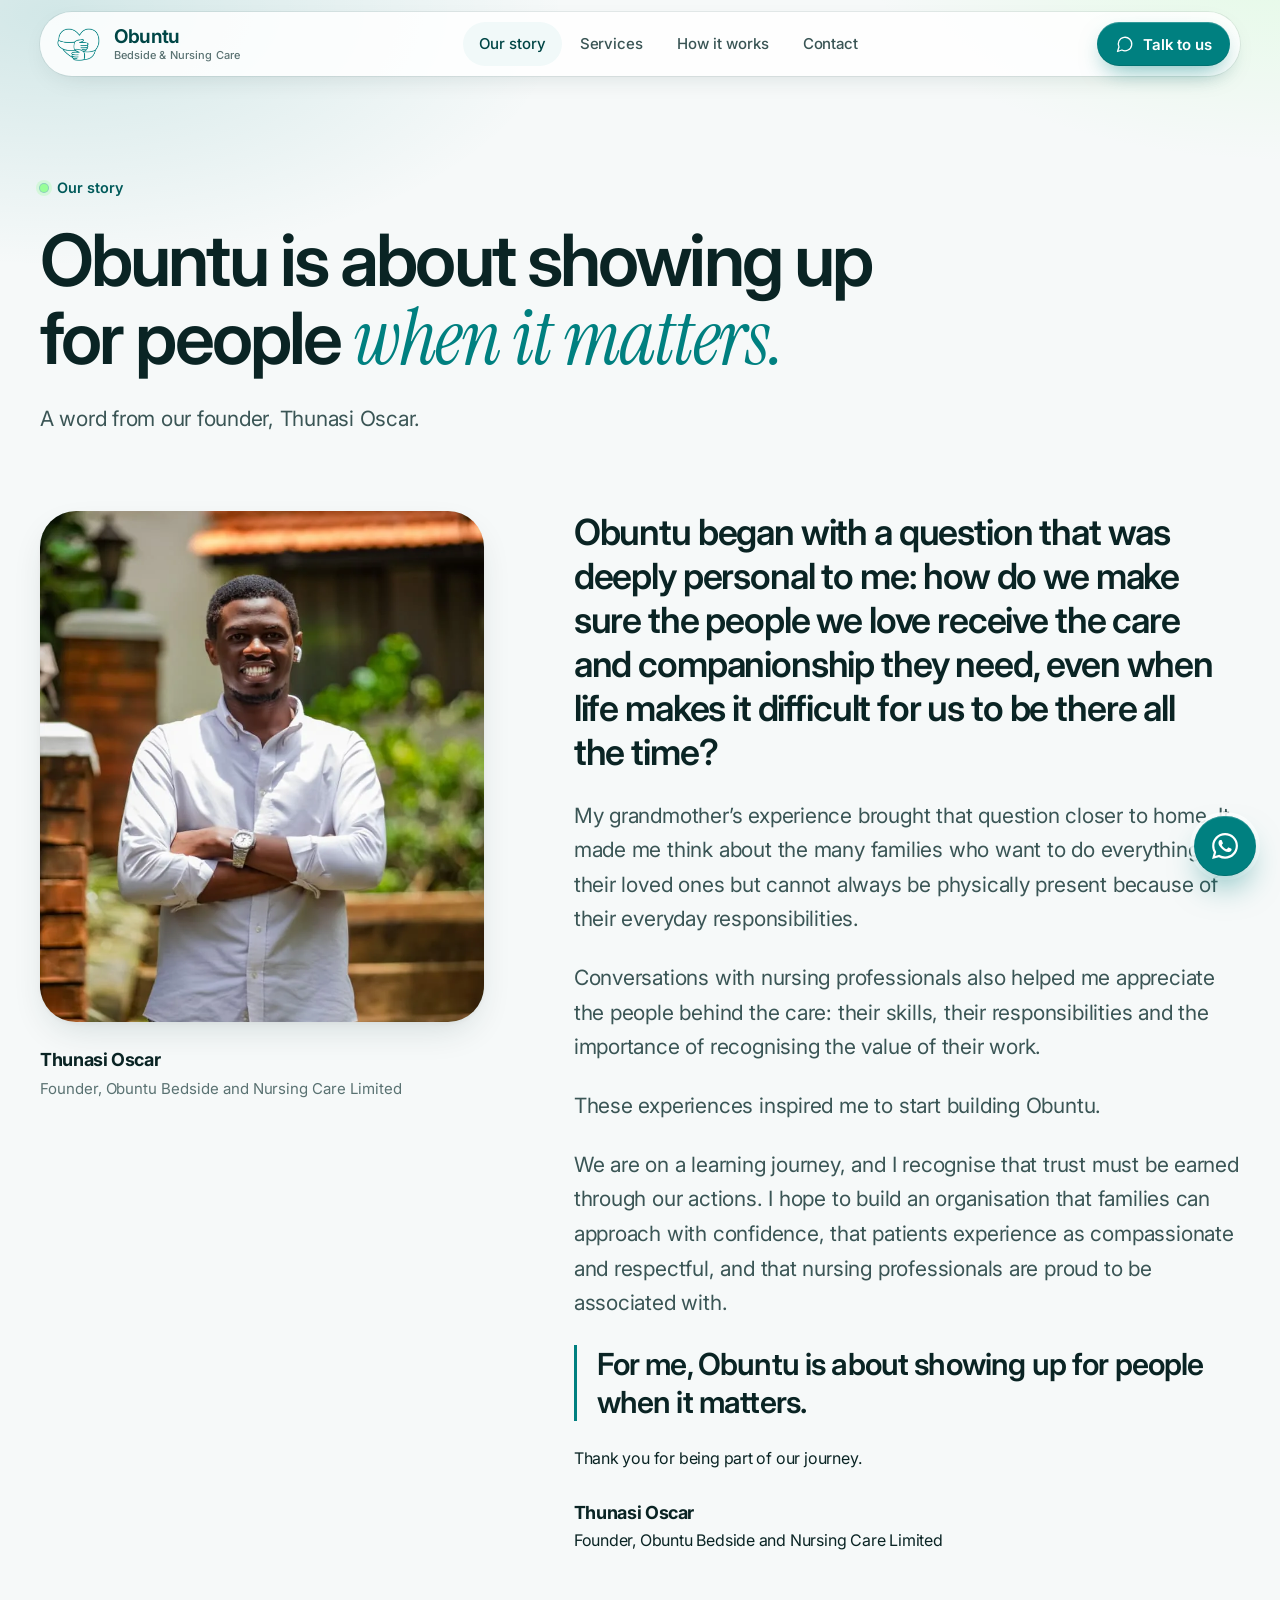
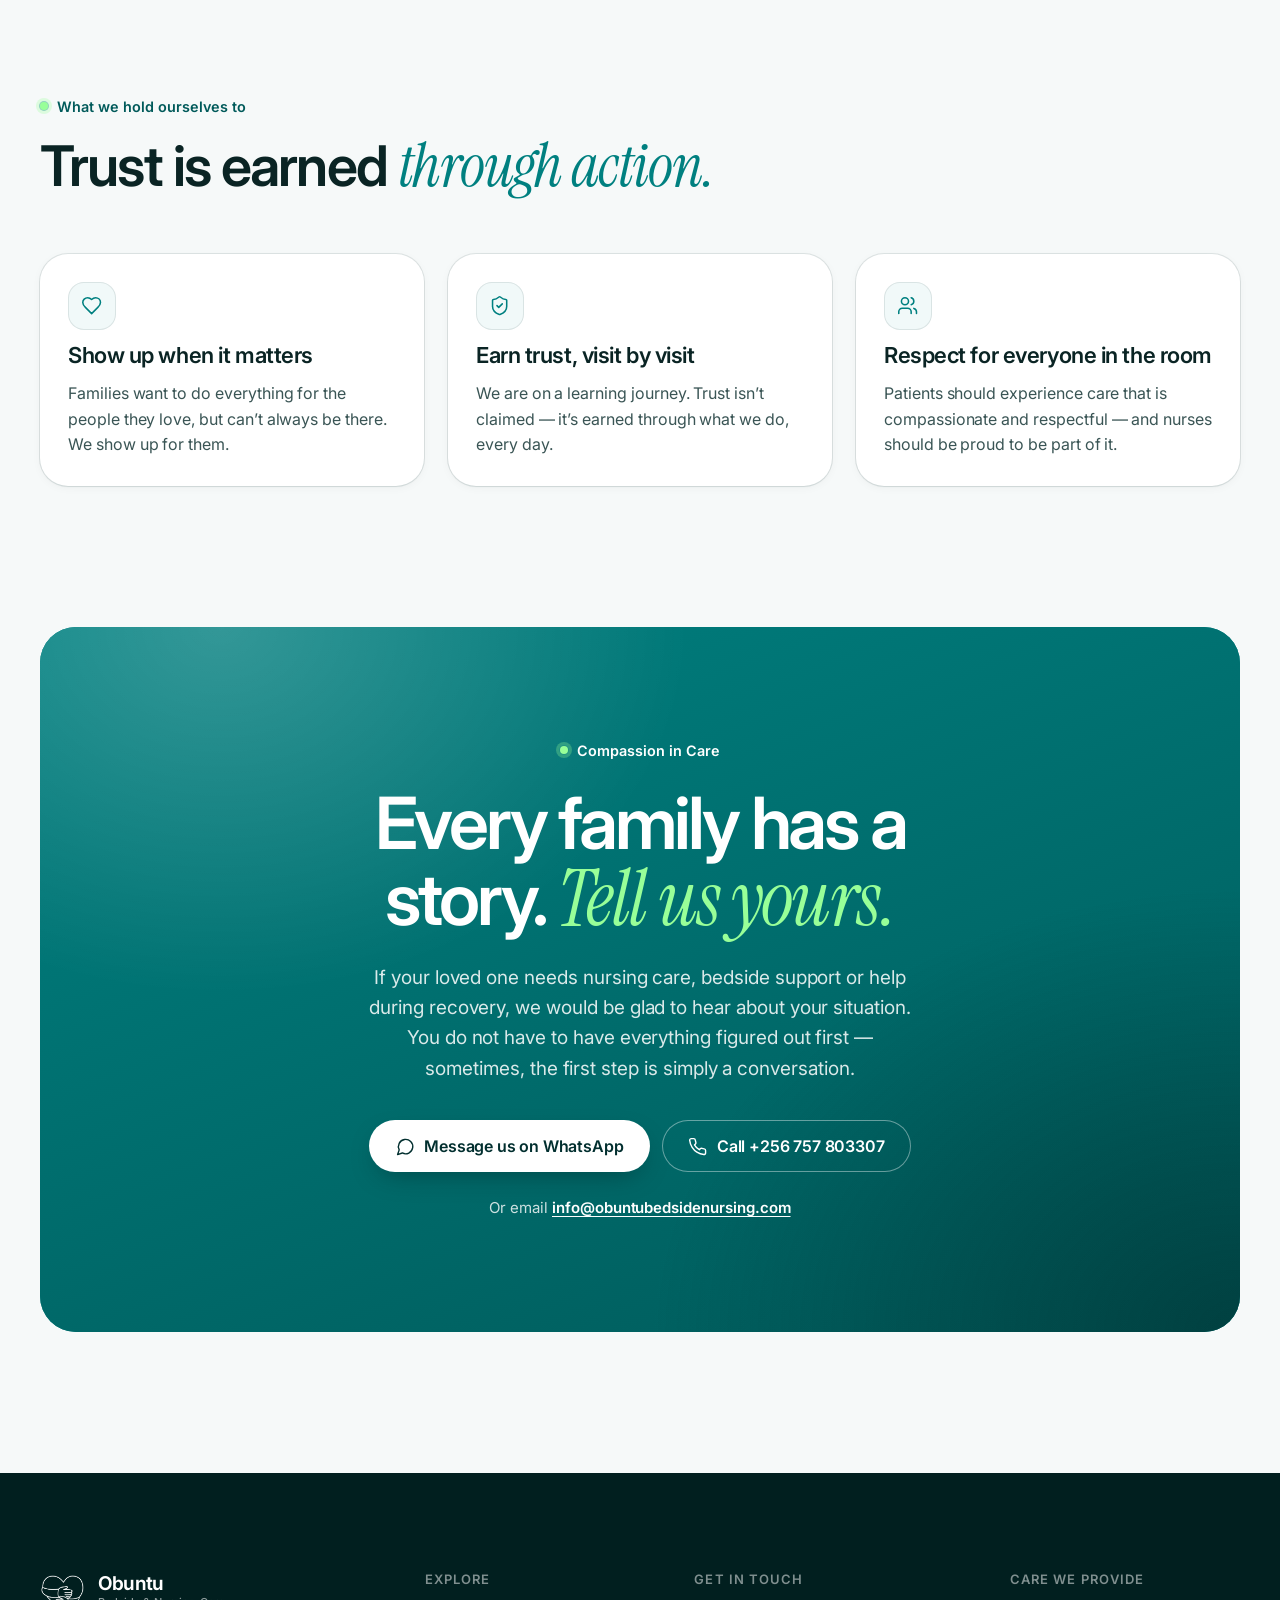
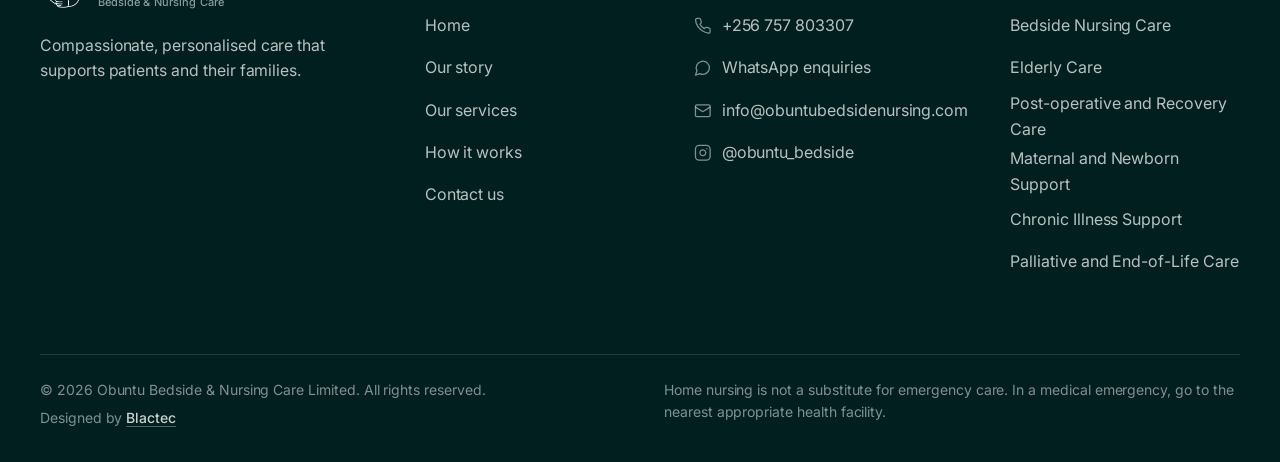
==== commit c97230e9: "Enhance website functionality and design - Added a script to handle URL redirection for index.html a" ====
--- a/about-us/index.html
+++ b/about-us/index.html
@@ -23,11 +23,12 @@
 <link rel="stylesheet" href="https://fonts.googleapis.com/css2?family=Inter:opsz,wght@14..32,400..700&family=Instrument+Serif:ital@0;1&display=swap">
 
 <link rel="stylesheet" href="../assets/css/styles.css">
-<script>if("IntersectionObserver" in window)document.documentElement.classList.add("js")</script>
+<script>if("IntersectionObserver" in window)document.documentElement.classList.add("js")
+try{var p=location.pathname;if(location.protocol.slice(0,4)==="http"&&p.slice(-11)==="/index.html")history.replaceState(null,"",p.slice(0,-10)+location.search+location.hash)}catch(e){}</script>
 <script type="application/ld+json">{"@context": "https://schema.org", "@type": "AboutPage", "name": "Our Story — Obuntu Bedside & Nursing Care", "url": "https://obuntubedsidenursing.com/about-us/", "about": {"@id": "https://obuntubedsidenursing.com/#business"}}</script><script type="application/ld+json">{"@context": "https://schema.org", "@type": "BreadcrumbList", "itemListElement": [{"@type": "ListItem", "position": 1, "name": "Home", "item": "https://obuntubedsidenursing.com/"}, {"@type": "ListItem", "position": 2, "name": "Our Story", "item": "https://obuntubedsidenursing.com/about-us/"}]}</script>
 </head>
 <body>
-<svg xmlns="http://www.w3.org/2000/svg" style="position:absolute;width:0;height:0;overflow:hidden" aria-hidden="true" focusable="false"><symbol id="i-arrow" viewBox="0 0 24 24"><path d="M5 12h14"/><path d="m13 5 7 7-7 7"/></symbol><symbol id="i-check" viewBox="0 0 24 24"><path d="M20 6 9 17l-5-5"/></symbol><symbol id="i-phone" viewBox="0 0 24 24"><path d="M22 16.92v3a2 2 0 0 1-2.18 2 19.79 19.79 0 0 1-8.63-3.07 19.5 19.5 0 0 1-6-6 19.79 19.79 0 0 1-3.07-8.67A2 2 0 0 1 4.11 2h3a2 2 0 0 1 2 1.72 12.84 12.84 0 0 0 .7 2.81 2 2 0 0 1-.45 2.11L8.09 9.91a16 16 0 0 0 6 6l1.27-1.27a2 2 0 0 1 2.11-.45 12.84 12.84 0 0 0 2.81.7A2 2 0 0 1 22 16.92z"/></symbol><symbol id="i-mail" viewBox="0 0 24 24"><rect width="20" height="16" x="2" y="4" rx="2"/><path d="m22 7-8.97 5.7a1.94 1.94 0 0 1-2.06 0L2 7"/></symbol><symbol id="i-chat" viewBox="0 0 24 24"><path d="M7.9 20A9 9 0 1 0 4 16.1L2 22Z"/></symbol><symbol id="i-instagram" viewBox="0 0 24 24"><rect width="20" height="20" x="2" y="2" rx="5" ry="5"/><path d="M16 11.37A4 4 0 1 1 12.63 8 4 4 0 0 1 16 11.37z"/><path d="M17.5 6.5h.01"/></symbol><symbol id="i-shield" viewBox="0 0 24 24"><path d="M20 13c0 5-3.5 7.5-7.66 8.95a1 1 0 0 1-.67-.01C7.5 20.5 4 18 4 13V6a1 1 0 0 1 1-1c2 0 4.5-1.2 6.24-2.72a1.17 1.17 0 0 1 1.52 0C14.51 3.81 17 5 19 5a1 1 0 0 1 1 1z"/><path d="m9 12 2 2 4-4"/></symbol><symbol id="i-clipboard" viewBox="0 0 24 24"><rect width="8" height="4" x="8" y="2" rx="1" ry="1"/><path d="M16 4h2a2 2 0 0 1 2 2v14a2 2 0 0 1-2 2H6a2 2 0 0 1-2-2V6a2 2 0 0 1 2-2h2"/><path d="m9 14 2 2 4-4"/></symbol><symbol id="i-users" viewBox="0 0 24 24"><path d="M16 21v-2a4 4 0 0 0-4-4H6a4 4 0 0 0-4 4v2"/><circle cx="9" cy="7" r="4"/><path d="M22 21v-2a4 4 0 0 0-3-3.87"/><path d="M16 3.13a4 4 0 0 1 0 7.75"/></symbol><symbol id="i-heart" viewBox="0 0 24 24"><path d="M19 14c1.49-1.46 3-3.21 3-5.5A5.5 5.5 0 0 0 16.5 3c-1.76 0-3 .5-4.5 2-1.5-1.5-2.74-2-4.5-2A5.5 5.5 0 0 0 2 8.5c0 2.3 1.5 4.05 3 5.5l7 7Z"/></symbol><symbol id="i-pin" viewBox="0 0 24 24"><path d="M20 10c0 6-8 12-8 12s-8-6-8-12a8 8 0 0 1 16 0Z"/><circle cx="12" cy="10" r="3"/></symbol><symbol id="i-info" viewBox="0 0 24 24"><circle cx="12" cy="12" r="10"/><path d="M12 16v-4"/><path d="M12 8h.01"/></symbol></svg>
+<svg xmlns="http://www.w3.org/2000/svg" style="position:absolute;width:0;height:0;overflow:hidden" aria-hidden="true" focusable="false"><symbol id="i-arrow" viewBox="0 0 24 24"><path d="M5 12h14"/><path d="m13 5 7 7-7 7"/></symbol><symbol id="i-check" viewBox="0 0 24 24"><path d="M20 6 9 17l-5-5"/></symbol><symbol id="i-phone" viewBox="0 0 24 24"><path d="M22 16.92v3a2 2 0 0 1-2.18 2 19.79 19.79 0 0 1-8.63-3.07 19.5 19.5 0 0 1-6-6 19.79 19.79 0 0 1-3.07-8.67A2 2 0 0 1 4.11 2h3a2 2 0 0 1 2 1.72 12.84 12.84 0 0 0 .7 2.81 2 2 0 0 1-.45 2.11L8.09 9.91a16 16 0 0 0 6 6l1.27-1.27a2 2 0 0 1 2.11-.45 12.84 12.84 0 0 0 2.81.7A2 2 0 0 1 22 16.92z"/></symbol><symbol id="i-mail" viewBox="0 0 24 24"><rect width="20" height="16" x="2" y="4" rx="2"/><path d="m22 7-8.97 5.7a1.94 1.94 0 0 1-2.06 0L2 7"/></symbol><symbol id="i-chat" viewBox="0 0 24 24"><path d="M7.9 20A9 9 0 1 0 4 16.1L2 22Z"/></symbol><symbol id="i-instagram" viewBox="0 0 24 24"><rect width="20" height="20" x="2" y="2" rx="5" ry="5"/><path d="M16 11.37A4 4 0 1 1 12.63 8 4 4 0 0 1 16 11.37z"/><path d="M17.5 6.5h.01"/></symbol><symbol id="i-shield" viewBox="0 0 24 24"><path d="M20 13c0 5-3.5 7.5-7.66 8.95a1 1 0 0 1-.67-.01C7.5 20.5 4 18 4 13V6a1 1 0 0 1 1-1c2 0 4.5-1.2 6.24-2.72a1.17 1.17 0 0 1 1.52 0C14.51 3.81 17 5 19 5a1 1 0 0 1 1 1z"/><path d="m9 12 2 2 4-4"/></symbol><symbol id="i-clipboard" viewBox="0 0 24 24"><rect width="8" height="4" x="8" y="2" rx="1" ry="1"/><path d="M16 4h2a2 2 0 0 1 2 2v14a2 2 0 0 1-2 2H6a2 2 0 0 1-2-2V6a2 2 0 0 1 2-2h2"/><path d="m9 14 2 2 4-4"/></symbol><symbol id="i-users" viewBox="0 0 24 24"><path d="M16 21v-2a4 4 0 0 0-4-4H6a4 4 0 0 0-4 4v2"/><circle cx="9" cy="7" r="4"/><path d="M22 21v-2a4 4 0 0 0-3-3.87"/><path d="M16 3.13a4 4 0 0 1 0 7.75"/></symbol><symbol id="i-heart" viewBox="0 0 24 24"><path d="M19 14c1.49-1.46 3-3.21 3-5.5A5.5 5.5 0 0 0 16.5 3c-1.76 0-3 .5-4.5 2-1.5-1.5-2.74-2-4.5-2A5.5 5.5 0 0 0 2 8.5c0 2.3 1.5 4.05 3 5.5l7 7Z"/></symbol><symbol id="i-pin" viewBox="0 0 24 24"><path d="M20 10c0 6-8 12-8 12s-8-6-8-12a8 8 0 0 1 16 0Z"/><circle cx="12" cy="10" r="3"/></symbol><symbol id="i-whatsapp" viewBox="0 0 24 24"><path d="M17.472 14.382c-.297-.149-1.758-.867-2.03-.967-.273-.099-.471-.148-.67.15-.197.297-.767.966-.94 1.164-.173.199-.347.223-.644.075-.3-.15-1.263-.465-2.403-1.485-.888-.795-1.484-1.77-1.66-2.07-.174-.3-.019-.465.13-.615.136-.135.301-.345.451-.52.15-.18.2-.3.3-.5.1-.2.05-.375-.025-.525-.075-.149-.67-1.62-.916-2.215-.242-.58-.487-.5-.67-.51-.172-.01-.37-.01-.57-.01-.2 0-.52.074-.792.372-.272.297-1.04 1.016-1.04 2.479 0 1.462 1.065 2.875 1.213 3.074.149.198 2.095 3.2 5.076 4.487.709.306 1.262.489 1.694.625.712.227 1.36.195 1.871.118.571-.085 1.758-.719 2.006-1.413.248-.694.248-1.289.173-1.413-.074-.124-.272-.198-.57-.347m-5.421 7.403h-.004a9.87 9.87 0 01-5.031-1.378l-.361-.214-3.741.982.998-3.648-.235-.374a9.86 9.86 0 01-1.51-5.26c.001-5.45 4.436-9.884 9.888-9.884 2.64 0 5.122 1.03 6.988 2.898a9.825 9.825 0 012.893 6.994c-.003 5.45-4.437 9.884-9.885 9.884m8.413-18.297A11.815 11.815 0 0012.05 0C5.495 0 .16 5.335.157 11.892c0 2.096.547 4.142 1.588 5.945L.057 24l6.305-1.654a11.882 11.882 0 005.683 1.448h.005c6.554 0 11.89-5.335 11.893-11.893a11.821 11.821 0 00-3.48-8.413z"/></symbol><symbol id="i-info" viewBox="0 0 24 24"><circle cx="12" cy="12" r="10"/><path d="M12 16v-4"/><path d="M12 8h.01"/></symbol></svg>
 <a class="skip" href="#main">Skip to content</a>
 <header class="nav" data-nav>
   <div class="nav-pill">
@@ -52,7 +53,6 @@
 <main id="main">
 <section class="page-hero">
   <div class="container page-hero-inner">
-    <nav class="crumbs" aria-label="Breadcrumb"><a href="../">Home</a><span aria-hidden="true">/</span><span aria-current="page">Our Story</span></nav>
     <span class="eyebrow"><span class="dot"></span>Our story</span>
     <h1 class="display-m">Obuntu is about showing up for people <em class="serif accent">when it matters.</em></h1>
     <p class="lede">A word from our founder, Thunasi Oscar.</p>
@@ -146,11 +146,18 @@
       </div>
     </div>
     <div class="footer-bottom">
-      <span>© 2026 Obuntu Bedside &amp; Nursing Care Limited. All rights reserved.</span>
+      <div class="legal">
+        <span>© 2026 Obuntu Bedside &amp; Nursing Care Limited. All rights reserved.</span>
+        <span class="credit">Designed by <a href="https://blactec.ug" target="_blank" rel="noopener">Blactec</a></span>
+      </div>
       <span class="note">Home nursing is not a substitute for emergency care. In a medical emergency, go to the nearest appropriate health facility.</span>
     </div>
   </div>
 </footer>
+<a class="wa-float" data-wa-float href="https://wa.me/256757803307?text=Hello%20Obuntu%20Bedside%20Services" target="_blank" rel="noopener" aria-label="Chat with Obuntu on WhatsApp">
+  <svg class="ic ic-fill" aria-hidden="true"><use href="#i-whatsapp"/></svg>
+  <span class="wa-float-label">Chat on WhatsApp</span>
+</a>
 <script src="../assets/js/main.js" defer></script>
 </body>
 </html>
--- a/assets/css/styles.css
+++ b/assets/css/styles.css
@@ -147,10 +147,6 @@
   width: 8px; height: 8px; border-radius: 50%; background: var(--mint);
   box-shadow: 0 0 0 1px rgba(0, 128, 128, 0.35), 0 0 0 4px rgba(152, 255, 152, 0.28);
 }
-.pill {
-  padding: 7px 14px 7px 12px; border-radius: 999px; background: rgba(255, 255, 255, 0.8);
-  border: 1px solid var(--line); box-shadow: var(--shadow-sm);
-}
 
 /* ---------- Layout ---------- */
 .container { width: min(var(--maxw), 100% - 2 * var(--gutter)); margin-inline: auto; }
@@ -279,6 +275,30 @@
   .burger { display: block; }
 }
 @media (max-width: 380px) { .brand-text small { display: none; } }
+
+/* ---------- Floating WhatsApp button (tablet/desktop; phones use the action bar) ---------- */
+.ic-fill { fill: currentColor; stroke: none; }
+.wa-float {
+  display: none; position: fixed; z-index: 45; right: max(24px, env(safe-area-inset-right)); bottom: max(24px, env(safe-area-inset-bottom));
+  align-items: center; height: 60px; padding: 0 18px; border-radius: 999px; background: var(--teal); color: #fff;
+  box-shadow: 0 1px 0 rgba(255, 255, 255, 0.2) inset, 0 -1px 0 rgba(0, 0, 0, 0.12) inset, 0 16px 34px -10px rgba(0, 128, 128, 0.65), 0 0 0 4px rgba(255, 255, 255, 0.9);
+  animation: rise 700ms var(--ease-out) 900ms backwards;
+  transition: transform 420ms var(--ease-drawer), opacity 240ms var(--ease-out), visibility 0s, background-color 200ms ease;
+}
+.wa-float .ic { width: 26px; height: 26px; }
+.wa-float-label {
+  max-width: 0; overflow: hidden; white-space: nowrap; font-weight: 600; font-size: 0.9375rem; opacity: 0;
+  transition: max-width 360ms var(--ease-out), margin 360ms var(--ease-out), opacity 240ms var(--ease-out);
+}
+.wa-float:focus-visible .wa-float-label { max-width: 11rem; margin-left: 10px; opacity: 1; }
+@media (hover: hover) and (pointer: fine) {
+  .wa-float:hover { background: var(--teal-600); }
+  .wa-float:hover .wa-float-label { max-width: 11rem; margin-left: 10px; opacity: 1; }
+}
+.wa-float:active { transform: scale(0.96); }
+.wa-float.is-hidden { transform: translateY(140%); opacity: 0; visibility: hidden; pointer-events: none; transition: transform 420ms var(--ease-drawer), opacity 240ms var(--ease-out), visibility 0s linear 420ms; }
+@media (min-width: 761px) { .wa-float { display: inline-flex; } }
+@media (prefers-contrast: more) { .wa-float { background: var(--teal-800); } }
 
 /* ---------- Mobile action bar ---------- */
 .actionbar {
@@ -518,6 +538,9 @@
 .footer li .ic { width: 1.1em; height: 1.1em; opacity: 0.7; }
 .footer-bottom { display: flex; flex-wrap: wrap; justify-content: space-between; gap: 12px 32px; margin-top: clamp(40px, 6vw, 72px); padding-top: 24px; border-top: 1px solid rgba(255, 255, 255, 0.12); font-size: 0.875rem; color: rgba(255, 255, 255, 0.5); }
 .footer-bottom .note { max-width: 36rem; }
+.footer-bottom .legal { display: flex; flex-direction: column; gap: 6px; }
+.footer-bottom .credit a { color: rgba(255, 255, 255, 0.8); font-weight: 500; text-decoration: underline; text-decoration-color: rgba(255, 255, 255, 0.3); text-underline-offset: 3px; transition: color 200ms ease, text-decoration-color 200ms ease; }
+@media (hover: hover) and (pointer: fine) { .footer-bottom .credit a:hover { color: #fff; text-decoration-color: var(--mint); } }
 @media (max-width: 960px) { .footer-grid { grid-template-columns: 1fr 1fr; } .footer-about { grid-column: 1 / -1; max-width: none; } }
 @media (max-width: 520px) { .footer-grid { grid-template-columns: 1fr; gap: 32px; } }
 
@@ -530,9 +553,6 @@
 .page-hero-inner { display: grid; gap: 1.5rem; justify-items: start; }
 .page-hero-inner > h1 { max-width: 15em; }
 .page-hero .lede { max-width: 40rem; }
-.crumbs { display: flex; align-items: center; gap: 0.5rem; font-size: 0.875rem; color: var(--ink-3); }
-.crumbs a { font-weight: 500; }
-@media (hover: hover) and (pointer: fine) { .crumbs a:hover { color: var(--teal-700); } }
 
 .jump { display: flex; flex-wrap: wrap; gap: 8px; margin-top: 0.5rem; }
 .jump a { padding: 10px 16px; border-radius: 999px; background: #fff; box-shadow: 0 0 0 1px var(--line-strong) inset; font-size: 0.9375rem; font-weight: 500; transition: background-color 200ms ease, color 200ms ease, transform 160ms var(--ease-out); }
@@ -672,7 +692,8 @@
 
 /* ---------- Reduced motion ---------- */
 @media (prefers-reduced-motion: reduce) {
-  .hero-copy > *, .hero-card { animation: none; }
+  .hero-copy > *, .hero-card, .wa-float { animation: none; }
+  .wa-float, .wa-float-label { transition-duration: 0.01ms; }
   .js [data-reveal] { transform: none; transition: opacity 300ms ease; transition-delay: 0s; }
   .hero-card > img { transform: none; }
   .menu, .menu-links a { transform: none; }
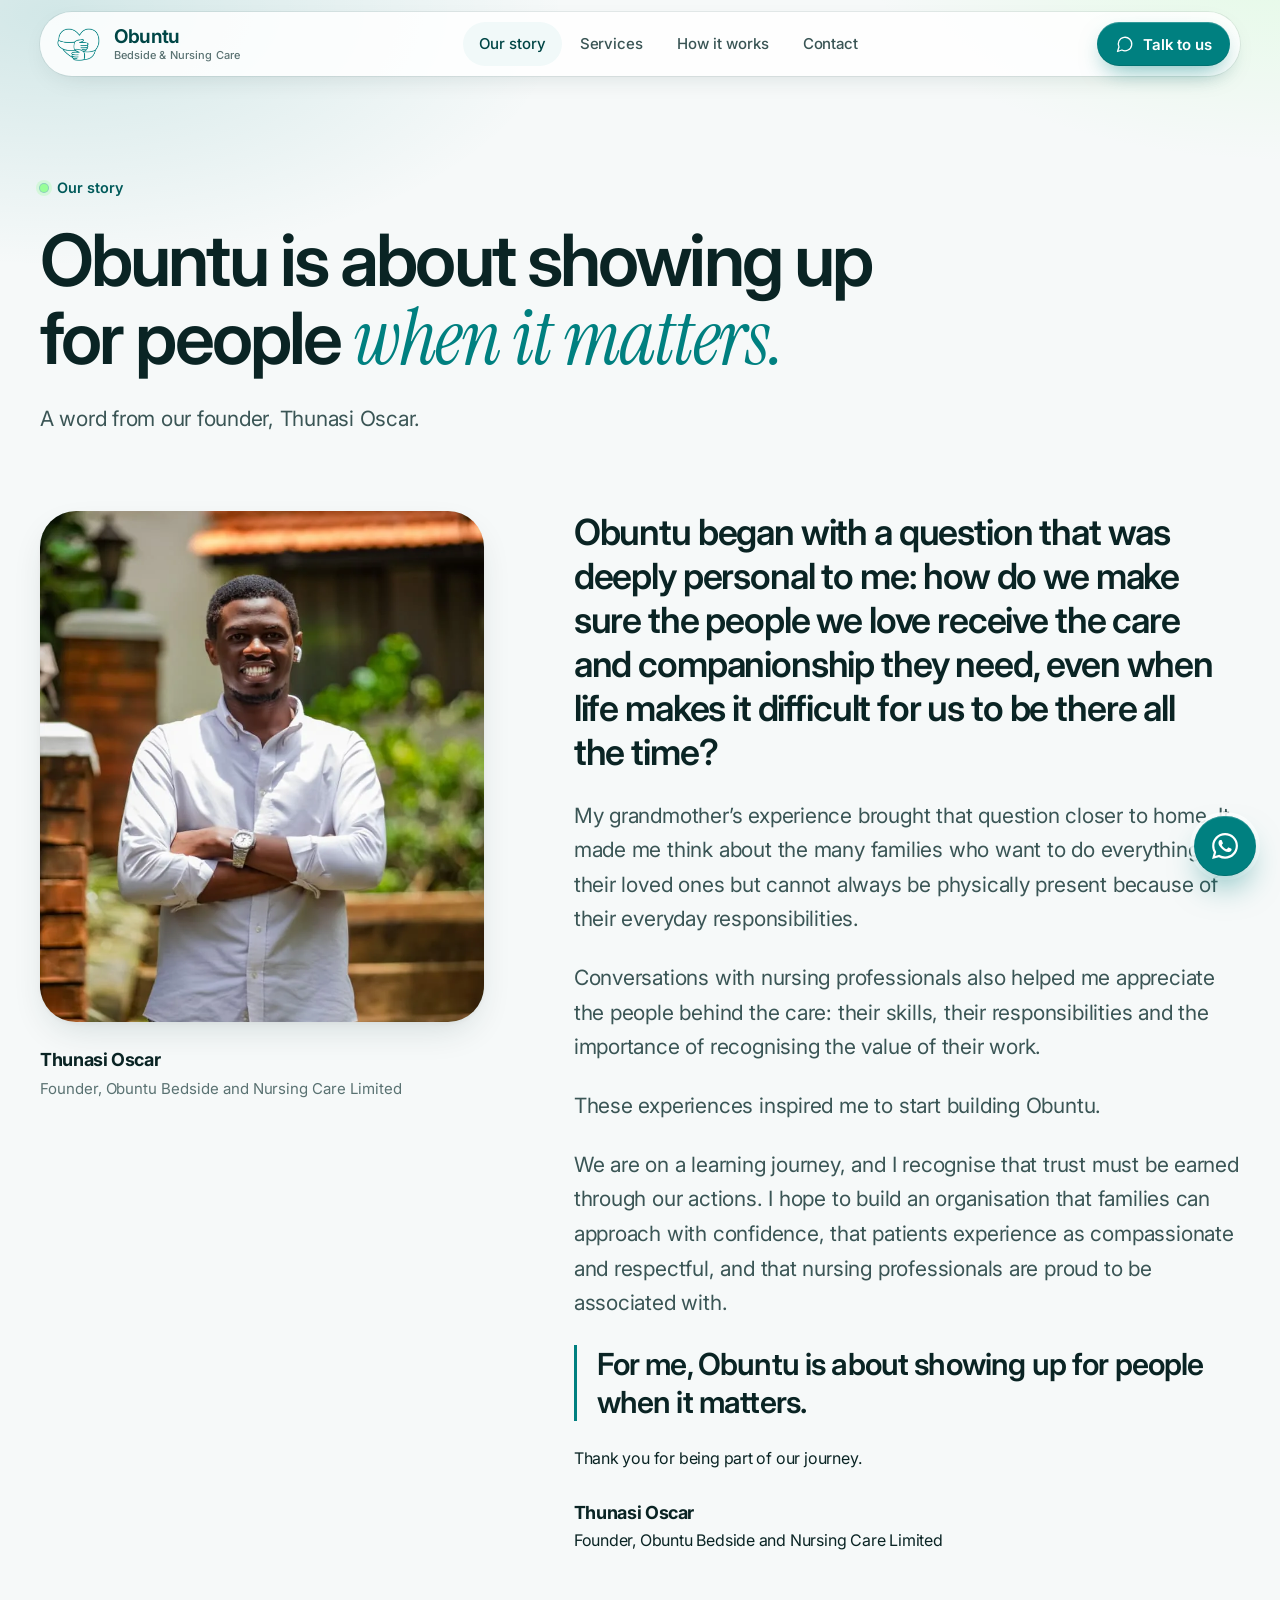
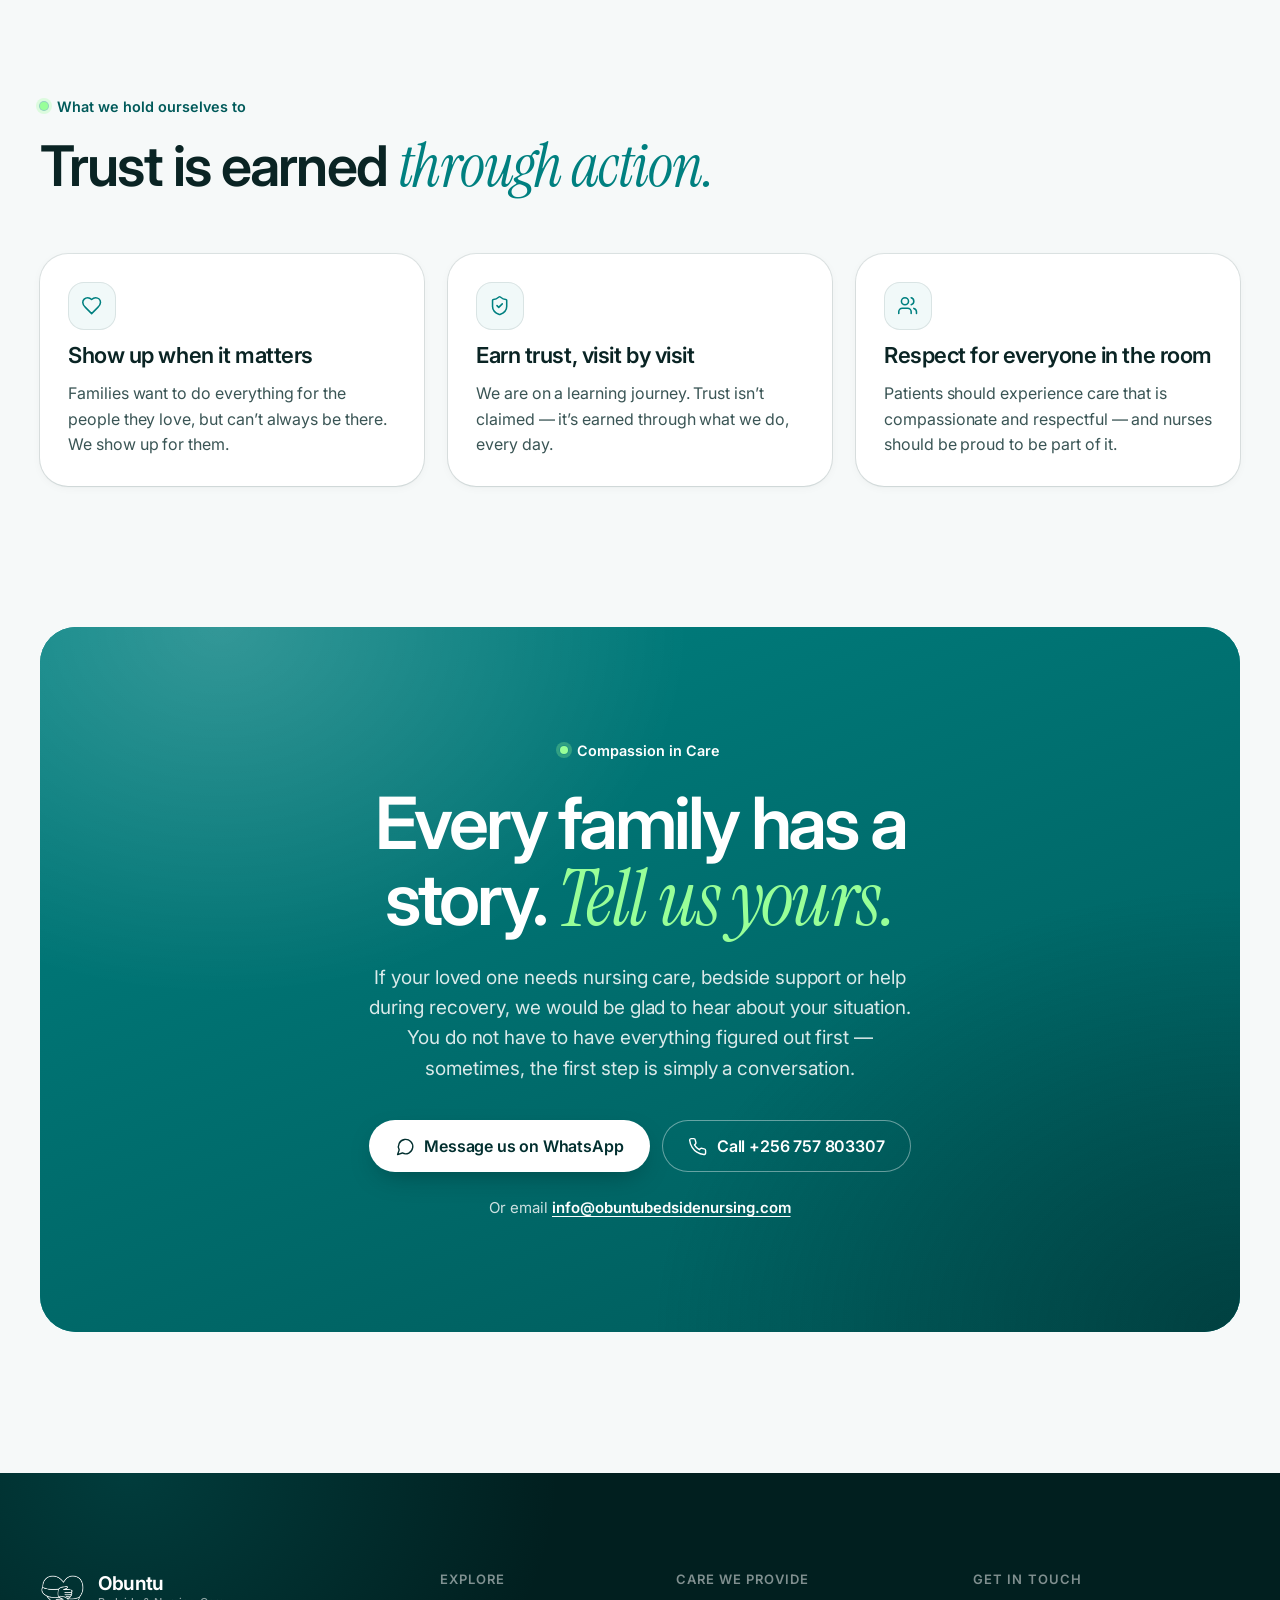
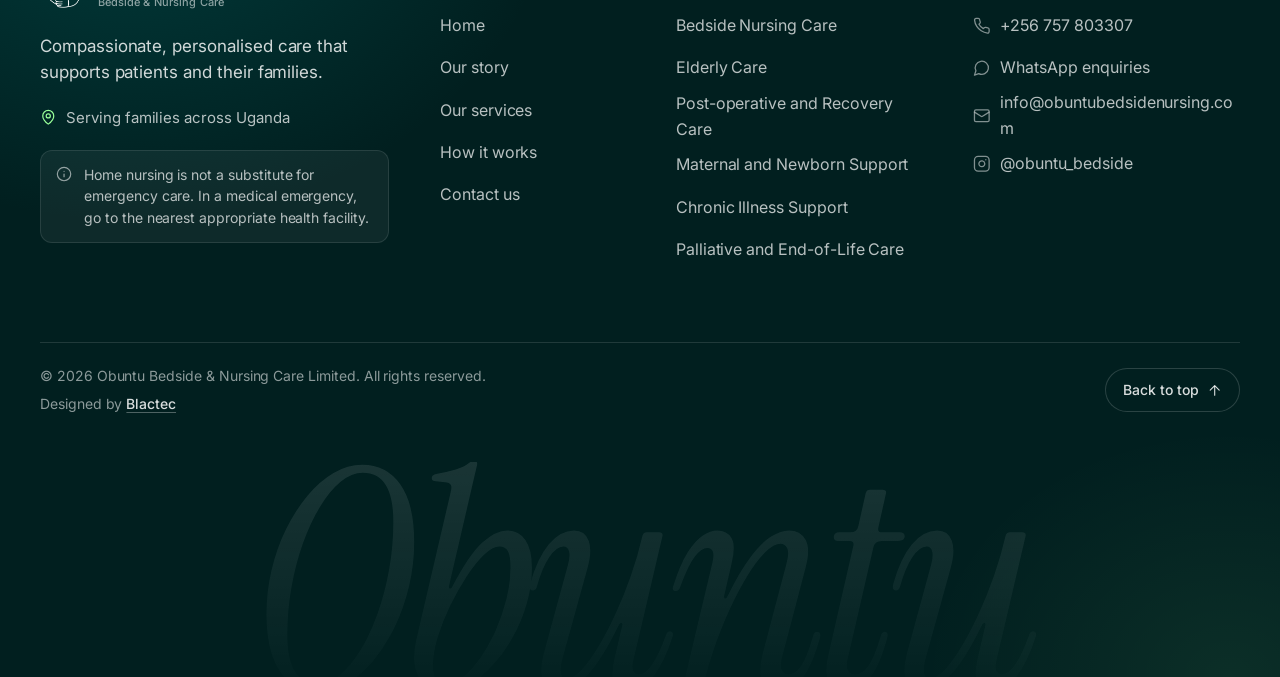
==== commit 43bcf46b: "Refactor HTML structure and improve accessibility across index and services pages - Updated body tag" ====
--- a/about-us/index.html
+++ b/about-us/index.html
@@ -27,7 +27,7 @@
 try{var p=location.pathname;if(location.protocol.slice(0,4)==="http"&&p.slice(-11)==="/index.html")history.replaceState(null,"",p.slice(0,-10)+location.search+location.hash)}catch(e){}</script>
 <script type="application/ld+json">{"@context": "https://schema.org", "@type": "AboutPage", "name": "Our Story — Obuntu Bedside & Nursing Care", "url": "https://obuntubedsidenursing.com/about-us/", "about": {"@id": "https://obuntubedsidenursing.com/#business"}}</script><script type="application/ld+json">{"@context": "https://schema.org", "@type": "BreadcrumbList", "itemListElement": [{"@type": "ListItem", "position": 1, "name": "Home", "item": "https://obuntubedsidenursing.com/"}, {"@type": "ListItem", "position": 2, "name": "Our Story", "item": "https://obuntubedsidenursing.com/about-us/"}]}</script>
 </head>
-<body>
+<body id="top">
 <svg xmlns="http://www.w3.org/2000/svg" style="position:absolute;width:0;height:0;overflow:hidden" aria-hidden="true" focusable="false"><symbol id="i-arrow" viewBox="0 0 24 24"><path d="M5 12h14"/><path d="m13 5 7 7-7 7"/></symbol><symbol id="i-check" viewBox="0 0 24 24"><path d="M20 6 9 17l-5-5"/></symbol><symbol id="i-phone" viewBox="0 0 24 24"><path d="M22 16.92v3a2 2 0 0 1-2.18 2 19.79 19.79 0 0 1-8.63-3.07 19.5 19.5 0 0 1-6-6 19.79 19.79 0 0 1-3.07-8.67A2 2 0 0 1 4.11 2h3a2 2 0 0 1 2 1.72 12.84 12.84 0 0 0 .7 2.81 2 2 0 0 1-.45 2.11L8.09 9.91a16 16 0 0 0 6 6l1.27-1.27a2 2 0 0 1 2.11-.45 12.84 12.84 0 0 0 2.81.7A2 2 0 0 1 22 16.92z"/></symbol><symbol id="i-mail" viewBox="0 0 24 24"><rect width="20" height="16" x="2" y="4" rx="2"/><path d="m22 7-8.97 5.7a1.94 1.94 0 0 1-2.06 0L2 7"/></symbol><symbol id="i-chat" viewBox="0 0 24 24"><path d="M7.9 20A9 9 0 1 0 4 16.1L2 22Z"/></symbol><symbol id="i-instagram" viewBox="0 0 24 24"><rect width="20" height="20" x="2" y="2" rx="5" ry="5"/><path d="M16 11.37A4 4 0 1 1 12.63 8 4 4 0 0 1 16 11.37z"/><path d="M17.5 6.5h.01"/></symbol><symbol id="i-shield" viewBox="0 0 24 24"><path d="M20 13c0 5-3.5 7.5-7.66 8.95a1 1 0 0 1-.67-.01C7.5 20.5 4 18 4 13V6a1 1 0 0 1 1-1c2 0 4.5-1.2 6.24-2.72a1.17 1.17 0 0 1 1.52 0C14.51 3.81 17 5 19 5a1 1 0 0 1 1 1z"/><path d="m9 12 2 2 4-4"/></symbol><symbol id="i-clipboard" viewBox="0 0 24 24"><rect width="8" height="4" x="8" y="2" rx="1" ry="1"/><path d="M16 4h2a2 2 0 0 1 2 2v14a2 2 0 0 1-2 2H6a2 2 0 0 1-2-2V6a2 2 0 0 1 2-2h2"/><path d="m9 14 2 2 4-4"/></symbol><symbol id="i-users" viewBox="0 0 24 24"><path d="M16 21v-2a4 4 0 0 0-4-4H6a4 4 0 0 0-4 4v2"/><circle cx="9" cy="7" r="4"/><path d="M22 21v-2a4 4 0 0 0-3-3.87"/><path d="M16 3.13a4 4 0 0 1 0 7.75"/></symbol><symbol id="i-heart" viewBox="0 0 24 24"><path d="M19 14c1.49-1.46 3-3.21 3-5.5A5.5 5.5 0 0 0 16.5 3c-1.76 0-3 .5-4.5 2-1.5-1.5-2.74-2-4.5-2A5.5 5.5 0 0 0 2 8.5c0 2.3 1.5 4.05 3 5.5l7 7Z"/></symbol><symbol id="i-pin" viewBox="0 0 24 24"><path d="M20 10c0 6-8 12-8 12s-8-6-8-12a8 8 0 0 1 16 0Z"/><circle cx="12" cy="10" r="3"/></symbol><symbol id="i-whatsapp" viewBox="0 0 24 24"><path d="M17.472 14.382c-.297-.149-1.758-.867-2.03-.967-.273-.099-.471-.148-.67.15-.197.297-.767.966-.94 1.164-.173.199-.347.223-.644.075-.3-.15-1.263-.465-2.403-1.485-.888-.795-1.484-1.77-1.66-2.07-.174-.3-.019-.465.13-.615.136-.135.301-.345.451-.52.15-.18.2-.3.3-.5.1-.2.05-.375-.025-.525-.075-.149-.67-1.62-.916-2.215-.242-.58-.487-.5-.67-.51-.172-.01-.37-.01-.57-.01-.2 0-.52.074-.792.372-.272.297-1.04 1.016-1.04 2.479 0 1.462 1.065 2.875 1.213 3.074.149.198 2.095 3.2 5.076 4.487.709.306 1.262.489 1.694.625.712.227 1.36.195 1.871.118.571-.085 1.758-.719 2.006-1.413.248-.694.248-1.289.173-1.413-.074-.124-.272-.198-.57-.347m-5.421 7.403h-.004a9.87 9.87 0 01-5.031-1.378l-.361-.214-3.741.982.998-3.648-.235-.374a9.86 9.86 0 01-1.51-5.26c.001-5.45 4.436-9.884 9.888-9.884 2.64 0 5.122 1.03 6.988 2.898a9.825 9.825 0 012.893 6.994c-.003 5.45-4.437 9.884-9.885 9.884m8.413-18.297A11.815 11.815 0 0012.05 0C5.495 0 .16 5.335.157 11.892c0 2.096.547 4.142 1.588 5.945L.057 24l6.305-1.654a11.882 11.882 0 005.683 1.448h.005c6.554 0 11.89-5.335 11.893-11.893a11.821 11.821 0 00-3.48-8.413z"/></symbol><symbol id="i-info" viewBox="0 0 24 24"><circle cx="12" cy="12" r="10"/><path d="M12 16v-4"/><path d="M12 8h.01"/></symbol></svg>
 <a class="skip" href="#main">Skip to content</a>
 <header class="nav" data-nav>
@@ -112,16 +112,21 @@
   <a class="btn btn-ghost" href="tel:+256757803307"><svg class="ic " aria-hidden="true"><use href="#i-phone"/></svg> Call</a>
 </div>
 <footer class="footer on-dark">
-  <div class="container">
+  <div class="container footer-inner">
     <div class="footer-grid">
       <div class="footer-about">
         <a class="brand" href="../" aria-label="Obuntu — home">
           <img class="brand-mark" src="../assets/img/logo-mark-white.png" alt="" width="352" height="258">
           <span class="brand-text"><strong>Obuntu</strong><small>Bedside &amp; Nursing Care</small></span>
         </a>
-        <p>Compassionate, personalised care that supports patients and their families.</p>
+        <p class="footer-tag">Compassionate, personalised care that supports patients and their families.</p>
+        <p class="footer-where"><svg class="ic " aria-hidden="true"><use href="#i-pin"/></svg> Serving families across Uganda</p>
+        <div class="footer-alert" role="note">
+          <svg class="ic " aria-hidden="true"><use href="#i-info"/></svg>
+          <p>Home nursing is not a substitute for emergency care. In a medical emergency, go to the nearest appropriate health facility.</p>
+        </div>
       </div>
-      <div>
+      <nav aria-label="Explore">
         <h4>Explore</h4>
         <ul>
           <li><a href="../">Home</a></li>
@@ -130,6 +135,10 @@
           <li><a href="../how-it-works/">How it works</a></li>
           <li><a href="../contact-us/">Contact us</a></li>
         </ul>
+      </nav>
+      <div>
+        <h4>Care we provide</h4>
+        <ul><li><a href="../our-services/#bedside-nursing-care">Bedside Nursing Care</a></li><li><a href="../our-services/#elderly-care">Elderly Care</a></li><li><a href="../our-services/#post-operative-recovery-care">Post-operative and Recovery Care</a></li><li><a href="../our-services/#maternal-newborn-support">Maternal and Newborn Support</a></li><li><a href="../our-services/#chronic-illness-support">Chronic Illness Support</a></li><li><a href="../our-services/#palliative-end-of-life-care">Palliative and End-of-Life Care</a></li></ul>
       </div>
       <div>
         <h4>Get in touch</h4>
@@ -140,19 +149,16 @@
           <li><a href="https://www.instagram.com/obuntu_bedside/" target="_blank" rel="noopener"><svg class="ic " aria-hidden="true"><use href="#i-instagram"/></svg> @obuntu_bedside</a></li>
         </ul>
       </div>
-      <div>
-        <h4>Care we provide</h4>
-        <ul><li><a href="../our-services/#bedside-nursing-care">Bedside Nursing Care</a></li><li><a href="../our-services/#elderly-care">Elderly Care</a></li><li><a href="../our-services/#post-operative-recovery-care">Post-operative and Recovery Care</a></li><li><a href="../our-services/#maternal-newborn-support">Maternal and Newborn Support</a></li><li><a href="../our-services/#chronic-illness-support">Chronic Illness Support</a></li><li><a href="../our-services/#palliative-end-of-life-care">Palliative and End-of-Life Care</a></li></ul>
-      </div>
     </div>
     <div class="footer-bottom">
       <div class="legal">
         <span>© 2026 Obuntu Bedside &amp; Nursing Care Limited. All rights reserved.</span>
         <span class="credit">Designed by <a href="https://blactec.ug" target="_blank" rel="noopener">Blactec</a></span>
       </div>
-      <span class="note">Home nursing is not a substitute for emergency care. In a medical emergency, go to the nearest appropriate health facility.</span>
+      <a class="to-top" href="#top">Back to top <svg class="ic " aria-hidden="true"><use href="#i-arrow"/></svg></a>
     </div>
   </div>
+  <span class="footer-mark" aria-hidden="true">Obuntu</span>
 </footer>
 <a class="wa-float" data-wa-float href="https://wa.me/256757803307?text=Hello%20Obuntu%20Bedside%20Services" target="_blank" rel="noopener" aria-label="Chat with Obuntu on WhatsApp">
   <svg class="ic ic-fill" aria-hidden="true"><use href="#i-whatsapp"/></svg>
--- a/assets/css/styles.css
+++ b/assets/css/styles.css
@@ -313,11 +313,10 @@
 .actionbar.is-hidden { transform: translateY(140%); opacity: 0; pointer-events: none; }
 @media (max-width: 760px) {
   .actionbar { display: flex; }
-  body { padding-bottom: calc(88px + env(safe-area-inset-bottom)); }
 }
 
 /* ---------- Hero ---------- */
-.hero { position: relative; isolation: isolate; padding-top: calc(var(--nav-h) + clamp(56px, 9vw, 116px)); padding-bottom: clamp(32px, 5vw, 64px); overflow: clip; }
+.hero { position: relative; isolation: isolate; padding-top: calc(var(--nav-h) + clamp(32px, 6vw, 72px)); padding-bottom: clamp(56px, 8vw, 112px); overflow-x: clip; }
 .hero::before {
   content: ""; position: absolute; z-index: -1; inset: -10% -15% auto -15%; height: 880px;
   background:
@@ -325,33 +324,50 @@
     radial-gradient(40% 46% at 86% 8%, rgba(152, 255, 152, 0.22), transparent 72%),
     radial-gradient(60% 60% at 52% 0%, rgba(0, 128, 128, 0.08), transparent 70%);
 }
-.hero-copy { display: flex; flex-direction: column; align-items: center; text-align: center; gap: 1.5rem; max-width: 62rem; margin-inline: auto; }
-.hero-copy .lede { max-width: 38rem; }
+.hero-grid { display: grid; grid-template-columns: minmax(0, 1.04fr) minmax(0, 1fr); align-items: center; gap: clamp(40px, 5vw, 72px); }
+.hero-copy { display: flex; flex-direction: column; align-items: flex-start; gap: 1.5rem; }
+.hero-title { font-size: clamp(2.6rem, 1rem + 4.6vw, 4.75rem); }
+.hero-copy .lede { max-width: 34rem; }
 .cta-row { display: flex; flex-wrap: wrap; justify-content: center; gap: 12px; margin-top: 0.5rem; }
-.hero-note { font-size: 0.9375rem; color: var(--ink-3); }
+.hero-copy .cta-row { justify-content: flex-start; }
+.hero-note { display: flex; align-items: center; gap: 0.5rem; font-size: 0.9375rem; color: var(--ink-3); }
+.hero-note .ic { width: 1.1em; height: 1.1em; color: var(--teal); }
 .hero-note a { color: var(--teal-700); font-weight: 600; font-variant-numeric: tabular-nums; }
 
-.hero-media { margin-top: clamp(36px, 6vw, 72px); }
+.hero-media { position: relative; isolation: isolate; }
+.hero-media::before {
+  content: ""; position: absolute; z-index: -1; inset: 22px -18px -22px 18px; border-radius: var(--r-xl);
+  background: linear-gradient(150deg, rgba(0, 128, 128, 0.16), rgba(152, 255, 152, 0.32));
+}
 .hero-card {
-  position: relative; border-radius: var(--r-xl); overflow: hidden; aspect-ratio: 2 / 1;
+  position: relative; border-radius: var(--r-xl); overflow: hidden; aspect-ratio: 11 / 10;
   background: var(--teal-100); box-shadow: var(--shadow-lg);
 }
-.hero-card > img { width: 100%; height: 100%; object-fit: cover; object-position: 44% 40%; transform: scale(1.06); }
+.hero-card > img { width: 100%; height: 100%; object-fit: cover; object-position: 68% 40%; transform: scale(1.06); }
 .hero-card::after { content: ""; position: absolute; inset: 0; background: linear-gradient(180deg, transparent 55%, rgba(1, 31, 31, 0.28)); pointer-events: none; }
 .chip {
-  position: absolute; z-index: 2; display: flex; align-items: center; gap: 12px; max-width: 320px; padding: 12px 18px 12px 12px; border-radius: 22px;
+  position: absolute; z-index: 2; display: flex; align-items: center; gap: 12px; max-width: 300px; padding: 12px 18px 12px 12px; border-radius: 22px;
 }
 .chip-ic { display: grid; place-items: center; width: 44px; height: 44px; border-radius: 14px; background: var(--teal); color: #fff; flex: none; }
 .chip strong { display: block; font-size: 0.9375rem; font-weight: 600; letter-spacing: -0.012em; line-height: 1.25; }
 .chip div span { display: block; font-size: 0.8125rem; line-height: 1.4; color: var(--ink-2); margin-top: 2px; }
-.chip-a { left: clamp(14px, 2.5vw, 28px); bottom: clamp(14px, 2.5vw, 28px); }
-.chip-b { right: clamp(14px, 2.5vw, 28px); bottom: clamp(14px, 2.5vw, 28px); }
-
+.chip-a { left: -32px; bottom: 36px; }
+.chip-b { right: -24px; bottom: 136px; }
+
+@media (min-width: 961px) and (max-width: 1180px) { .chip-b { display: none; } }
+@media (max-width: 960px) {
+  .hero-grid { grid-template-columns: 1fr; gap: 44px; }
+  .hero-card { aspect-ratio: 16 / 10; border-radius: var(--r-lg); }
+  .hero-media::before { inset: 14px -8px -14px 8px; border-radius: var(--r-lg); }
+  .chip-a { left: 12px; bottom: 12px; }
+  .chip-b { right: 12px; bottom: 12px; }
+}
 @media (max-width: 760px) {
-  .hero-card { aspect-ratio: 4 / 5; border-radius: var(--r-lg); }
+  .hero-card { aspect-ratio: 4 / 5; }
   .hero-card > img { object-position: 42% 50%; }
+  .hero-media::before { display: none; }
   .chip-b { display: none; }
-  .chip-a { left: 12px; right: 12px; bottom: 12px; max-width: none; }
+  .chip-a { right: 12px; max-width: none; }
   .cta-row { width: 100%; }
   .cta-row .btn { width: 100%; }
 }
@@ -366,6 +382,7 @@
 .hero-copy > *:nth-child(4) { animation-delay: 270ms; }
 .hero-copy > *:nth-child(5) { animation-delay: 340ms; }
 .hero-card { animation: settle 1100ms var(--ease-out) 260ms backwards; }
+.chip { animation: rise 800ms var(--ease-out) 700ms backwards; }
 
 /* ---------- Reveal on scroll ---------- */
 .js [data-reveal] {
@@ -524,25 +541,66 @@
 @media (max-width: 760px) { .final .cta-row, .final .cta-row .btn { width: 100%; } .final { border-radius: var(--r-lg); } }
 
 /* ---------- Footer ---------- */
-.footer { background: var(--teal-950); color: rgba(255, 255, 255, 0.72); padding-block: clamp(56px, 8vw, 96px) 32px; }
-.footer a { transition: color 200ms ease; }
+.footer {
+  position: relative; isolation: isolate; overflow: hidden; background: var(--teal-950); color: rgba(255, 255, 255, 0.72);
+  padding-block: clamp(56px, 8vw, 96px) 0;
+}
+.footer::before {
+  content: ""; position: absolute; z-index: -1; inset: 0;
+  background:
+    radial-gradient(48% 62% at 10% 0%, rgba(0, 128, 128, 0.3), transparent 70%),
+    radial-gradient(34% 44% at 96% 100%, rgba(152, 255, 152, 0.07), transparent 70%);
+}
+.footer a { transition: color 200ms ease, transform 240ms var(--ease-out), background-color 200ms ease; }
 @media (hover: hover) and (pointer: fine) { .footer a:hover { color: #fff; } }
-.footer-grid { display: grid; grid-template-columns: 1.5fr 1fr 1.2fr 1fr; gap: 40px; }
+.footer-grid { display: grid; grid-template-columns: 1.7fr 0.9fr 1.2fr 1.3fr; gap: clamp(32px, 4vw, 56px); }
 .footer .brand-text strong { color: #fff; }
 .footer .brand-text small { color: rgba(255, 255, 255, 0.55); }
-.footer-about { display: grid; gap: 1.25rem; align-content: start; max-width: 22rem; }
-.footer-about p { font-size: 0.9875rem; }
+.footer-about { display: grid; gap: 1.25rem; align-content: start; max-width: 26rem; }
+.footer-tag { font-size: 1.0625rem; line-height: 1.55; color: rgba(255, 255, 255, 0.82); max-width: 22rem; }
+.footer-where { display: flex; align-items: center; gap: 0.6rem; font-size: 0.9375rem; }
+.footer-where .ic { width: 1.1em; height: 1.1em; color: var(--mint); }
+.footer-alert {
+  display: flex; gap: 0.75rem; padding: 14px 16px; border-radius: var(--r-sm);
+  background: rgba(255, 255, 255, 0.05); box-shadow: 0 0 0 1px rgba(255, 255, 255, 0.1) inset;
+  font-size: 0.875rem; line-height: 1.55; color: rgba(255, 255, 255, 0.7);
+}
+.footer-alert .ic { width: 1.15em; height: 1.15em; margin-top: 0.2em; opacity: 0.8; }
 .footer h4 { font-size: 0.8125rem; font-weight: 600; letter-spacing: 0.08em; text-transform: uppercase; color: rgba(255, 255, 255, 0.5); margin: 0 0 1rem; }
 .footer ul { display: grid; gap: 0.15rem; }
 .footer li a { display: inline-flex; align-items: center; gap: 0.6rem; min-height: 40px; font-size: 1rem; }
 .footer li .ic { width: 1.1em; height: 1.1em; opacity: 0.7; }
-.footer-bottom { display: flex; flex-wrap: wrap; justify-content: space-between; gap: 12px 32px; margin-top: clamp(40px, 6vw, 72px); padding-top: 24px; border-top: 1px solid rgba(255, 255, 255, 0.12); font-size: 0.875rem; color: rgba(255, 255, 255, 0.5); }
-.footer-bottom .note { max-width: 36rem; }
+@media (hover: hover) and (pointer: fine) { .footer li a:hover { transform: translateX(3px); } .footer li a:hover .ic { opacity: 1; } }
+.footer-bottom {
+  display: flex; flex-wrap: wrap; align-items: center; justify-content: space-between; gap: 16px 32px;
+  margin-top: clamp(40px, 6vw, 72px); padding-block: 22px; border-top: 1px solid rgba(255, 255, 255, 0.12);
+  font-size: 0.875rem; color: rgba(255, 255, 255, 0.55);
+}
 .footer-bottom .legal { display: flex; flex-direction: column; gap: 6px; }
-.footer-bottom .credit a { color: rgba(255, 255, 255, 0.8); font-weight: 500; text-decoration: underline; text-decoration-color: rgba(255, 255, 255, 0.3); text-underline-offset: 3px; transition: color 200ms ease, text-decoration-color 200ms ease; }
+.footer-bottom .credit a { color: rgba(255, 255, 255, 0.85); font-weight: 500; text-decoration: underline; text-decoration-color: rgba(255, 255, 255, 0.3); text-underline-offset: 3px; transition: color 200ms ease, text-decoration-color 200ms ease; }
 @media (hover: hover) and (pointer: fine) { .footer-bottom .credit a:hover { color: #fff; text-decoration-color: var(--mint); } }
-@media (max-width: 960px) { .footer-grid { grid-template-columns: 1fr 1fr; } .footer-about { grid-column: 1 / -1; max-width: none; } }
-@media (max-width: 520px) { .footer-grid { grid-template-columns: 1fr; gap: 32px; } }
+.to-top {
+  display: inline-flex; align-items: center; gap: 0.5rem; min-height: 44px; padding: 0 18px; border-radius: 999px;
+  font-size: 0.875rem; font-weight: 500; color: rgba(255, 255, 255, 0.85); box-shadow: 0 0 0 1px rgba(255, 255, 255, 0.16) inset;
+}
+.to-top .ic { width: 1.1em; height: 1.1em; transform: rotate(-90deg); transition: transform 280ms var(--ease-out); }
+@media (hover: hover) and (pointer: fine) { .to-top:hover { background: rgba(255, 255, 255, 0.08); } .to-top:hover .ic { transform: rotate(-90deg) translateX(3px); } }
+.to-top:active { transform: scale(0.97); }
+.footer-mark {
+  display: block; margin-top: clamp(8px, 2vw, 24px); margin-bottom: -0.1em; text-align: center; white-space: nowrap; user-select: none; pointer-events: none;
+  font-family: var(--serif); font-style: italic; font-size: clamp(6rem, 24vw, 20rem); line-height: 0.8; letter-spacing: -0.04em;
+  background: linear-gradient(180deg, rgba(255, 255, 255, 0.1), rgba(255, 255, 255, 0)); -webkit-background-clip: text; background-clip: text; color: transparent;
+}
+.footer li a { overflow-wrap: anywhere; }
+@media (max-width: 960px) {
+  .footer-grid { grid-template-columns: 1fr 1fr; row-gap: 44px; }
+  .footer-grid > :last-child { grid-column: 2; grid-row: 1; }
+}
+@media (max-width: 520px) {
+  .footer-grid { grid-template-columns: 1fr; gap: 32px; }
+  .footer-grid > :last-child { grid-column: auto; grid-row: auto; }
+  .footer-bottom { align-items: flex-start; }
+}
 
 /* ---------- Inner pages ---------- */
 .page-hero { position: relative; isolation: isolate; padding-top: calc(var(--nav-h) + clamp(56px, 9vw, 112px)); padding-bottom: clamp(40px, 6vw, 80px); overflow: clip; }
@@ -692,7 +750,7 @@
 
 /* ---------- Reduced motion ---------- */
 @media (prefers-reduced-motion: reduce) {
-  .hero-copy > *, .hero-card, .wa-float { animation: none; }
+  .hero-copy > *, .hero-card, .chip, .wa-float { animation: none; }
   .wa-float, .wa-float-label { transition-duration: 0.01ms; }
   .js [data-reveal] { transform: none; transition: opacity 300ms ease; transition-delay: 0s; }
   .hero-card > img { transform: none; }
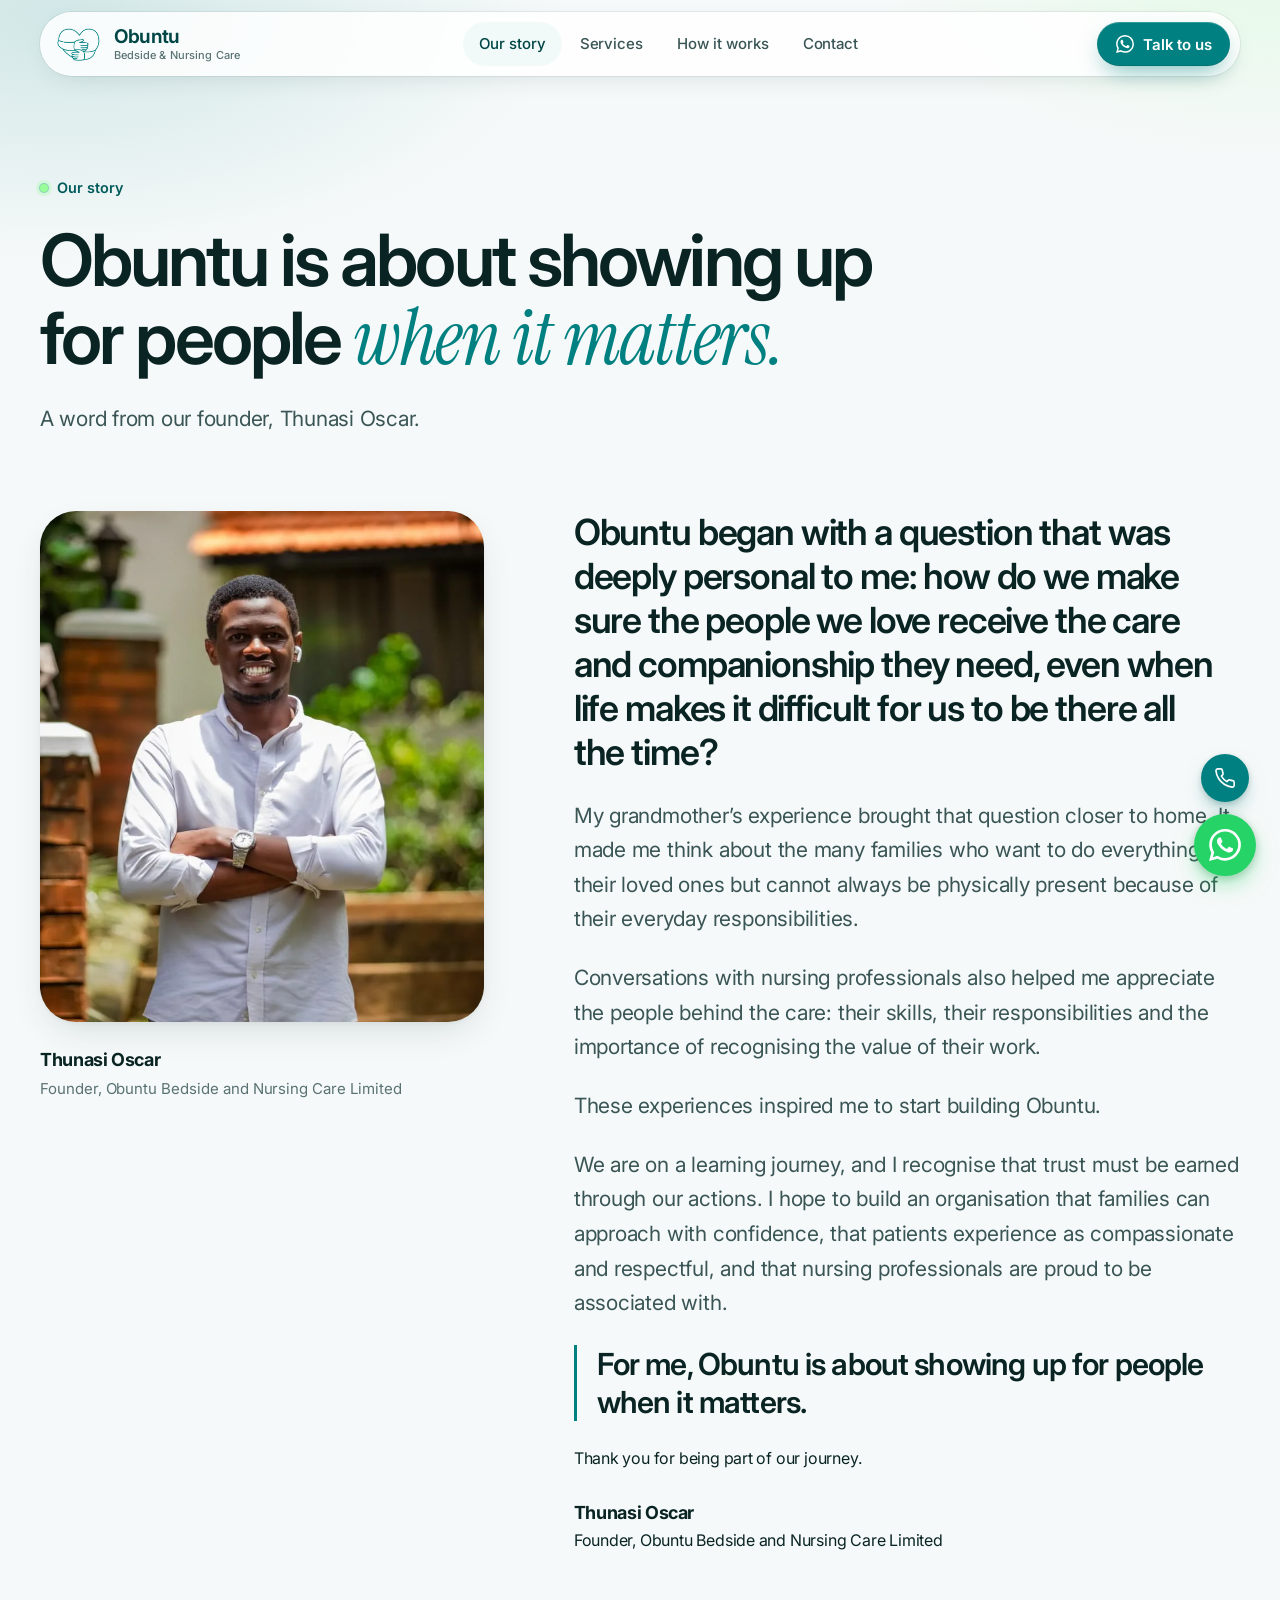
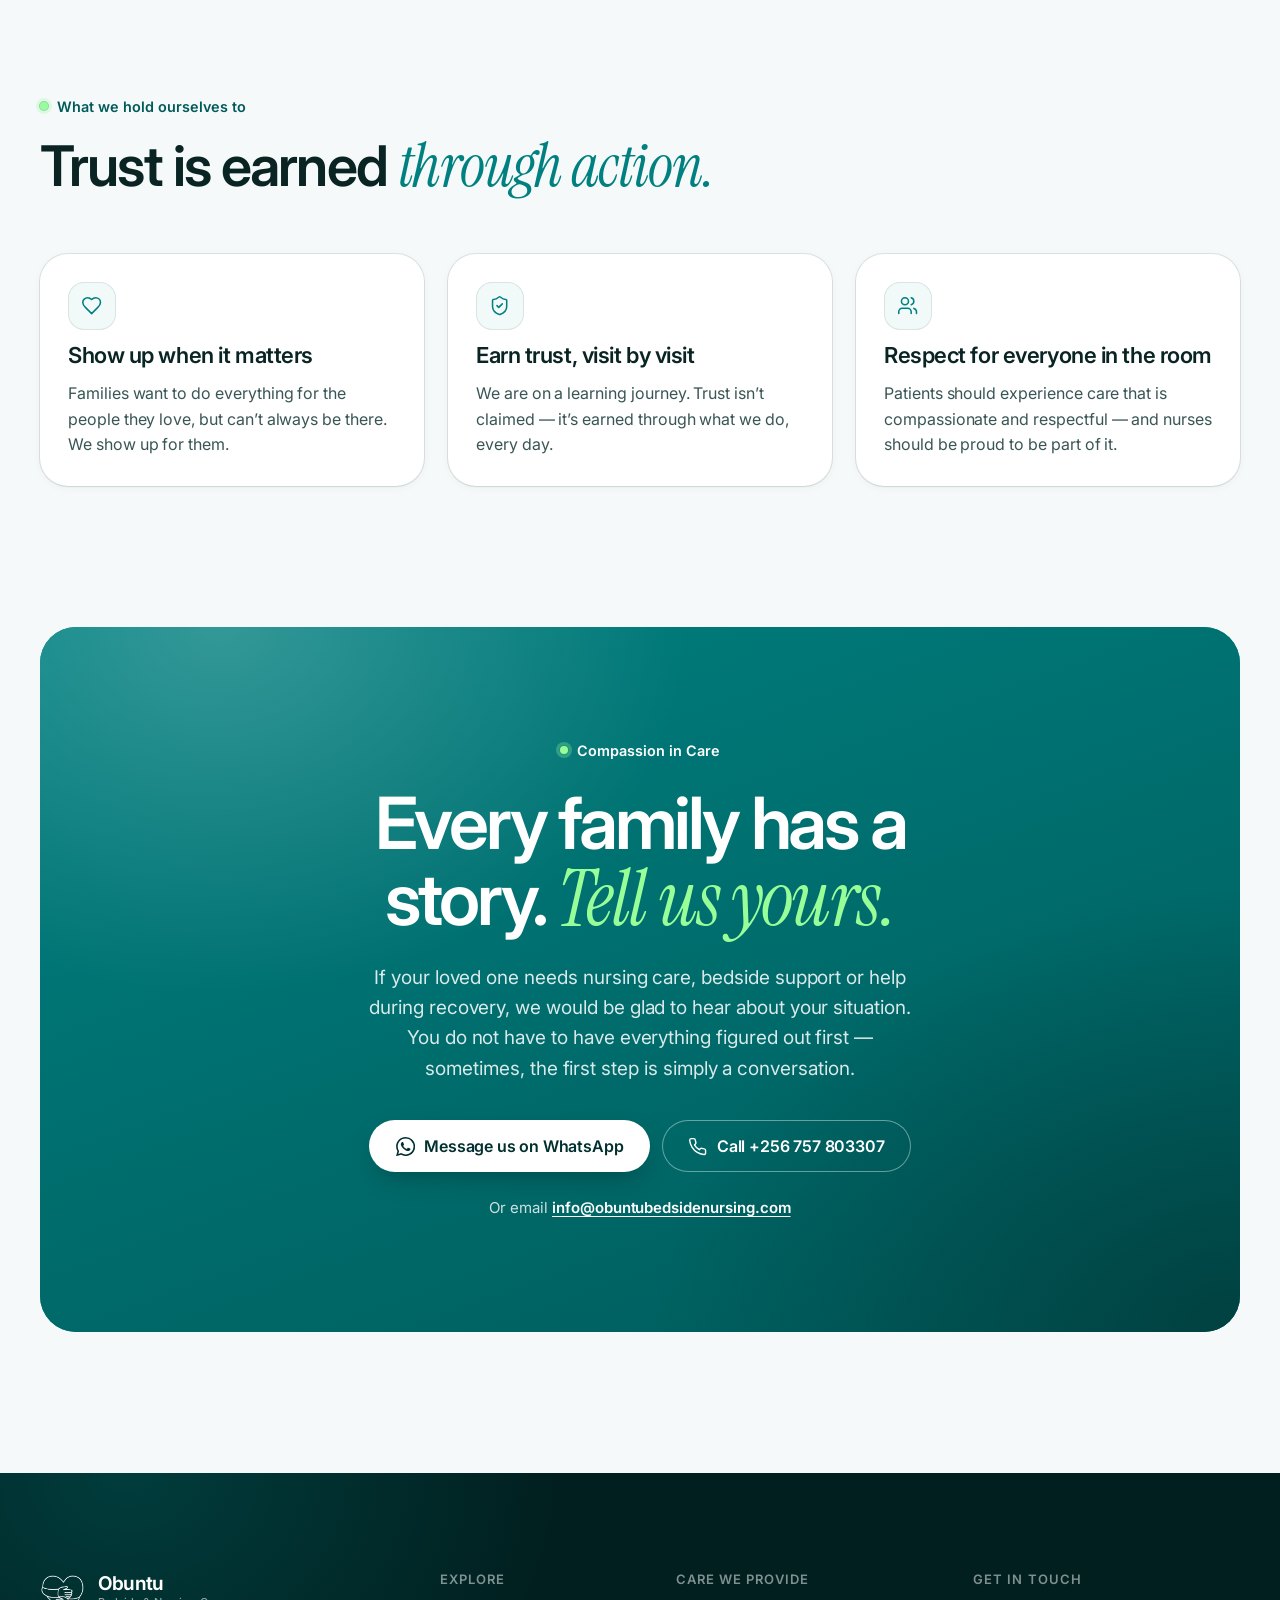
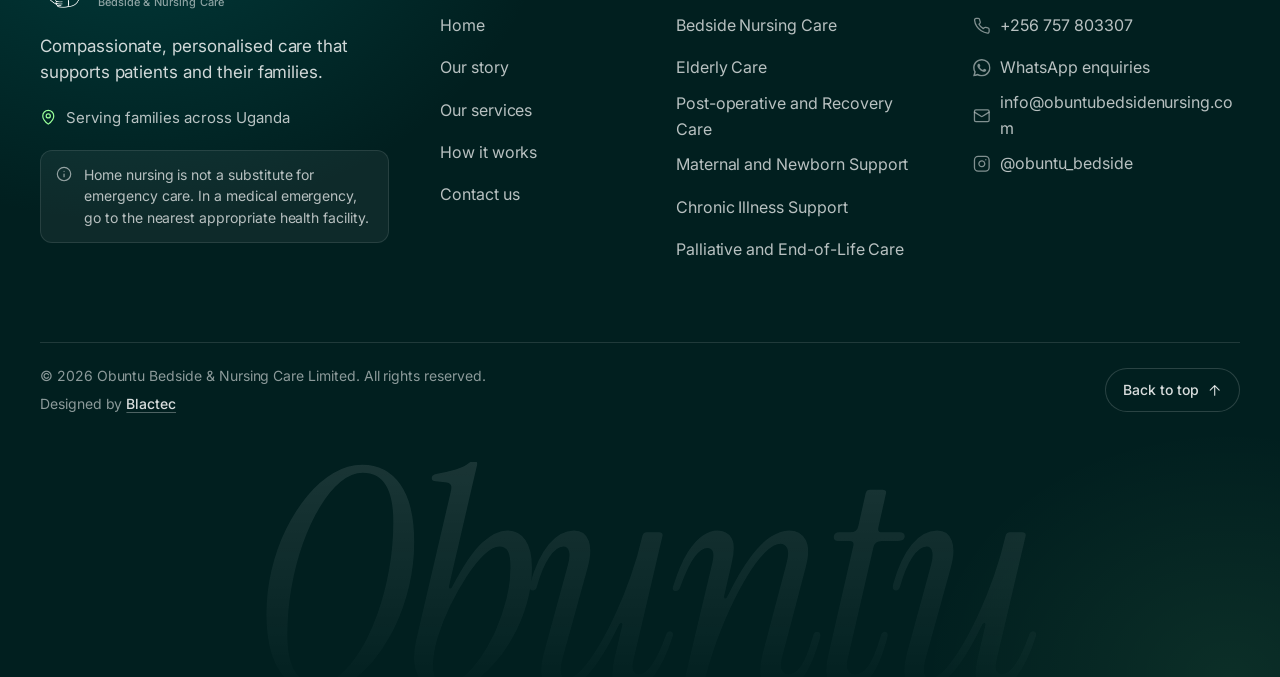
==== commit db2bc186: "Refactor code structure for improved readability and maintainability" ====
--- a/about-us/index.html
+++ b/about-us/index.html
@@ -28,7 +28,7 @@
 <script type="application/ld+json">{"@context": "https://schema.org", "@type": "AboutPage", "name": "Our Story — Obuntu Bedside & Nursing Care", "url": "https://obuntubedsidenursing.com/about-us/", "about": {"@id": "https://obuntubedsidenursing.com/#business"}}</script><script type="application/ld+json">{"@context": "https://schema.org", "@type": "BreadcrumbList", "itemListElement": [{"@type": "ListItem", "position": 1, "name": "Home", "item": "https://obuntubedsidenursing.com/"}, {"@type": "ListItem", "position": 2, "name": "Our Story", "item": "https://obuntubedsidenursing.com/about-us/"}]}</script>
 </head>
 <body id="top">
-<svg xmlns="http://www.w3.org/2000/svg" style="position:absolute;width:0;height:0;overflow:hidden" aria-hidden="true" focusable="false"><symbol id="i-arrow" viewBox="0 0 24 24"><path d="M5 12h14"/><path d="m13 5 7 7-7 7"/></symbol><symbol id="i-check" viewBox="0 0 24 24"><path d="M20 6 9 17l-5-5"/></symbol><symbol id="i-phone" viewBox="0 0 24 24"><path d="M22 16.92v3a2 2 0 0 1-2.18 2 19.79 19.79 0 0 1-8.63-3.07 19.5 19.5 0 0 1-6-6 19.79 19.79 0 0 1-3.07-8.67A2 2 0 0 1 4.11 2h3a2 2 0 0 1 2 1.72 12.84 12.84 0 0 0 .7 2.81 2 2 0 0 1-.45 2.11L8.09 9.91a16 16 0 0 0 6 6l1.27-1.27a2 2 0 0 1 2.11-.45 12.84 12.84 0 0 0 2.81.7A2 2 0 0 1 22 16.92z"/></symbol><symbol id="i-mail" viewBox="0 0 24 24"><rect width="20" height="16" x="2" y="4" rx="2"/><path d="m22 7-8.97 5.7a1.94 1.94 0 0 1-2.06 0L2 7"/></symbol><symbol id="i-chat" viewBox="0 0 24 24"><path d="M7.9 20A9 9 0 1 0 4 16.1L2 22Z"/></symbol><symbol id="i-instagram" viewBox="0 0 24 24"><rect width="20" height="20" x="2" y="2" rx="5" ry="5"/><path d="M16 11.37A4 4 0 1 1 12.63 8 4 4 0 0 1 16 11.37z"/><path d="M17.5 6.5h.01"/></symbol><symbol id="i-shield" viewBox="0 0 24 24"><path d="M20 13c0 5-3.5 7.5-7.66 8.95a1 1 0 0 1-.67-.01C7.5 20.5 4 18 4 13V6a1 1 0 0 1 1-1c2 0 4.5-1.2 6.24-2.72a1.17 1.17 0 0 1 1.52 0C14.51 3.81 17 5 19 5a1 1 0 0 1 1 1z"/><path d="m9 12 2 2 4-4"/></symbol><symbol id="i-clipboard" viewBox="0 0 24 24"><rect width="8" height="4" x="8" y="2" rx="1" ry="1"/><path d="M16 4h2a2 2 0 0 1 2 2v14a2 2 0 0 1-2 2H6a2 2 0 0 1-2-2V6a2 2 0 0 1 2-2h2"/><path d="m9 14 2 2 4-4"/></symbol><symbol id="i-users" viewBox="0 0 24 24"><path d="M16 21v-2a4 4 0 0 0-4-4H6a4 4 0 0 0-4 4v2"/><circle cx="9" cy="7" r="4"/><path d="M22 21v-2a4 4 0 0 0-3-3.87"/><path d="M16 3.13a4 4 0 0 1 0 7.75"/></symbol><symbol id="i-heart" viewBox="0 0 24 24"><path d="M19 14c1.49-1.46 3-3.21 3-5.5A5.5 5.5 0 0 0 16.5 3c-1.76 0-3 .5-4.5 2-1.5-1.5-2.74-2-4.5-2A5.5 5.5 0 0 0 2 8.5c0 2.3 1.5 4.05 3 5.5l7 7Z"/></symbol><symbol id="i-pin" viewBox="0 0 24 24"><path d="M20 10c0 6-8 12-8 12s-8-6-8-12a8 8 0 0 1 16 0Z"/><circle cx="12" cy="10" r="3"/></symbol><symbol id="i-whatsapp" viewBox="0 0 24 24"><path d="M17.472 14.382c-.297-.149-1.758-.867-2.03-.967-.273-.099-.471-.148-.67.15-.197.297-.767.966-.94 1.164-.173.199-.347.223-.644.075-.3-.15-1.263-.465-2.403-1.485-.888-.795-1.484-1.77-1.66-2.07-.174-.3-.019-.465.13-.615.136-.135.301-.345.451-.52.15-.18.2-.3.3-.5.1-.2.05-.375-.025-.525-.075-.149-.67-1.62-.916-2.215-.242-.58-.487-.5-.67-.51-.172-.01-.37-.01-.57-.01-.2 0-.52.074-.792.372-.272.297-1.04 1.016-1.04 2.479 0 1.462 1.065 2.875 1.213 3.074.149.198 2.095 3.2 5.076 4.487.709.306 1.262.489 1.694.625.712.227 1.36.195 1.871.118.571-.085 1.758-.719 2.006-1.413.248-.694.248-1.289.173-1.413-.074-.124-.272-.198-.57-.347m-5.421 7.403h-.004a9.87 9.87 0 01-5.031-1.378l-.361-.214-3.741.982.998-3.648-.235-.374a9.86 9.86 0 01-1.51-5.26c.001-5.45 4.436-9.884 9.888-9.884 2.64 0 5.122 1.03 6.988 2.898a9.825 9.825 0 012.893 6.994c-.003 5.45-4.437 9.884-9.885 9.884m8.413-18.297A11.815 11.815 0 0012.05 0C5.495 0 .16 5.335.157 11.892c0 2.096.547 4.142 1.588 5.945L.057 24l6.305-1.654a11.882 11.882 0 005.683 1.448h.005c6.554 0 11.89-5.335 11.893-11.893a11.821 11.821 0 00-3.48-8.413z"/></symbol><symbol id="i-info" viewBox="0 0 24 24"><circle cx="12" cy="12" r="10"/><path d="M12 16v-4"/><path d="M12 8h.01"/></symbol></svg>
+<svg xmlns="http://www.w3.org/2000/svg" style="position:absolute;width:0;height:0;overflow:hidden" aria-hidden="true" focusable="false"><symbol id="i-arrow" viewBox="0 0 24 24"><path d="M5 12h14"/><path d="m13 5 7 7-7 7"/></symbol><symbol id="i-check" viewBox="0 0 24 24"><path d="M20 6 9 17l-5-5"/></symbol><symbol id="i-phone" viewBox="0 0 24 24"><path d="M22 16.92v3a2 2 0 0 1-2.18 2 19.79 19.79 0 0 1-8.63-3.07 19.5 19.5 0 0 1-6-6 19.79 19.79 0 0 1-3.07-8.67A2 2 0 0 1 4.11 2h3a2 2 0 0 1 2 1.72 12.84 12.84 0 0 0 .7 2.81 2 2 0 0 1-.45 2.11L8.09 9.91a16 16 0 0 0 6 6l1.27-1.27a2 2 0 0 1 2.11-.45 12.84 12.84 0 0 0 2.81.7A2 2 0 0 1 22 16.92z"/></symbol><symbol id="i-mail" viewBox="0 0 24 24"><rect width="20" height="16" x="2" y="4" rx="2"/><path d="m22 7-8.97 5.7a1.94 1.94 0 0 1-2.06 0L2 7"/></symbol><symbol id="i-instagram" viewBox="0 0 24 24"><rect width="20" height="20" x="2" y="2" rx="5" ry="5"/><path d="M16 11.37A4 4 0 1 1 12.63 8 4 4 0 0 1 16 11.37z"/><path d="M17.5 6.5h.01"/></symbol><symbol id="i-shield" viewBox="0 0 24 24"><path d="M20 13c0 5-3.5 7.5-7.66 8.95a1 1 0 0 1-.67-.01C7.5 20.5 4 18 4 13V6a1 1 0 0 1 1-1c2 0 4.5-1.2 6.24-2.72a1.17 1.17 0 0 1 1.52 0C14.51 3.81 17 5 19 5a1 1 0 0 1 1 1z"/><path d="m9 12 2 2 4-4"/></symbol><symbol id="i-clipboard" viewBox="0 0 24 24"><rect width="8" height="4" x="8" y="2" rx="1" ry="1"/><path d="M16 4h2a2 2 0 0 1 2 2v14a2 2 0 0 1-2 2H6a2 2 0 0 1-2-2V6a2 2 0 0 1 2-2h2"/><path d="m9 14 2 2 4-4"/></symbol><symbol id="i-users" viewBox="0 0 24 24"><path d="M16 21v-2a4 4 0 0 0-4-4H6a4 4 0 0 0-4 4v2"/><circle cx="9" cy="7" r="4"/><path d="M22 21v-2a4 4 0 0 0-3-3.87"/><path d="M16 3.13a4 4 0 0 1 0 7.75"/></symbol><symbol id="i-heart" viewBox="0 0 24 24"><path d="M19 14c1.49-1.46 3-3.21 3-5.5A5.5 5.5 0 0 0 16.5 3c-1.76 0-3 .5-4.5 2-1.5-1.5-2.74-2-4.5-2A5.5 5.5 0 0 0 2 8.5c0 2.3 1.5 4.05 3 5.5l7 7Z"/></symbol><symbol id="i-pin" viewBox="0 0 24 24"><path d="M20 10c0 6-8 12-8 12s-8-6-8-12a8 8 0 0 1 16 0Z"/><circle cx="12" cy="10" r="3"/></symbol><symbol id="i-whatsapp" viewBox="0 0 24 24"><path d="M17.472 14.382c-.297-.149-1.758-.867-2.03-.967-.273-.099-.471-.148-.67.15-.197.297-.767.966-.94 1.164-.173.199-.347.223-.644.075-.3-.15-1.263-.465-2.403-1.485-.888-.795-1.484-1.77-1.66-2.07-.174-.3-.019-.465.13-.615.136-.135.301-.345.451-.52.15-.18.2-.3.3-.5.1-.2.05-.375-.025-.525-.075-.149-.67-1.62-.916-2.215-.242-.58-.487-.5-.67-.51-.172-.01-.37-.01-.57-.01-.2 0-.52.074-.792.372-.272.297-1.04 1.016-1.04 2.479 0 1.462 1.065 2.875 1.213 3.074.149.198 2.095 3.2 5.076 4.487.709.306 1.262.489 1.694.625.712.227 1.36.195 1.871.118.571-.085 1.758-.719 2.006-1.413.248-.694.248-1.289.173-1.413-.074-.124-.272-.198-.57-.347m-5.421 7.403h-.004a9.87 9.87 0 01-5.031-1.378l-.361-.214-3.741.982.998-3.648-.235-.374a9.86 9.86 0 01-1.51-5.26c.001-5.45 4.436-9.884 9.888-9.884 2.64 0 5.122 1.03 6.988 2.898a9.825 9.825 0 012.893 6.994c-.003 5.45-4.437 9.884-9.885 9.884m8.413-18.297A11.815 11.815 0 0012.05 0C5.495 0 .16 5.335.157 11.892c0 2.096.547 4.142 1.588 5.945L.057 24l6.305-1.654a11.882 11.882 0 005.683 1.448h.005c6.554 0 11.89-5.335 11.893-11.893a11.821 11.821 0 00-3.48-8.413z"/></symbol><symbol id="i-info" viewBox="0 0 24 24"><circle cx="12" cy="12" r="10"/><path d="M12 16v-4"/><path d="M12 8h.01"/></symbol></svg>
 <a class="skip" href="#main">Skip to content</a>
 <header class="nav" data-nav>
   <div class="nav-pill">
@@ -38,7 +38,7 @@
     </a>
     <nav class="nav-links" aria-label="Primary"><a href="../about-us/" aria-current="page">Our story</a><a href="../our-services/">Services</a><a href="../how-it-works/">How it works</a><a href="../contact-us/">Contact</a></nav>
     <div class="nav-actions">
-      <a class="btn btn-primary btn-sm nav-cta" href="https://wa.me/256757803307?text=Hello%20Obuntu%20Bedside%20Services" target="_blank" rel="noopener"><svg class="ic " aria-hidden="true"><use href="#i-chat"/></svg> Talk to us</a>
+      <a class="btn btn-primary btn-sm nav-cta" href="https://wa.me/256757803307?text=Hello%20Obuntu%20Bedside%20Services" target="_blank" rel="noopener"><svg class="ic ic-fill" aria-hidden="true"><use href="#i-whatsapp"/></svg> Talk to us</a>
       <button class="burger" type="button" aria-expanded="false" aria-controls="menu" aria-label="Open menu"><span></span><span></span></button>
     </div>
   </div>
@@ -46,7 +46,7 @@
 <div class="menu" id="menu" inert>
   <nav class="menu-links" aria-label="Mobile"><a href="../about-us/" style="--i:0" aria-current="page">Our story<svg class="ic " aria-hidden="true"><use href="#i-arrow"/></svg></a><a href="../our-services/" style="--i:1">Services<svg class="ic " aria-hidden="true"><use href="#i-arrow"/></svg></a><a href="../how-it-works/" style="--i:2">How it works<svg class="ic " aria-hidden="true"><use href="#i-arrow"/></svg></a><a href="../contact-us/" style="--i:3">Contact<svg class="ic " aria-hidden="true"><use href="#i-arrow"/></svg></a></nav>
   <div class="menu-foot">
-    <a class="btn btn-primary" href="https://wa.me/256757803307?text=Hello%20Obuntu%20Bedside%20Services" target="_blank" rel="noopener"><svg class="ic " aria-hidden="true"><use href="#i-chat"/></svg> Talk to our care team</a>
+    <a class="btn btn-primary" href="https://wa.me/256757803307?text=Hello%20Obuntu%20Bedside%20Services" target="_blank" rel="noopener"><svg class="ic ic-fill" aria-hidden="true"><use href="#i-whatsapp"/></svg> Talk to our care team</a>
     <a class="btn btn-ghost" href="tel:+256757803307"><svg class="ic " aria-hidden="true"><use href="#i-phone"/></svg> Call +256 757 803307</a>
   </div>
 </div>
@@ -97,7 +97,7 @@
         <h2>Every family has a story. <em class="serif">Tell us yours.</em></h2>
         <p>If your loved one needs nursing care, bedside support or help during recovery, we would be glad to hear about your situation. You do not have to have everything figured out first — sometimes, the first step is simply a conversation.</p>
         <div class="cta-row">
-          <a class="btn btn-light" href="https://wa.me/256757803307?text=Hello%20Obuntu%20Bedside%20Services" target="_blank" rel="noopener"><svg class="ic " aria-hidden="true"><use href="#i-chat"/></svg> Message us on WhatsApp</a>
+          <a class="btn btn-light" href="https://wa.me/256757803307?text=Hello%20Obuntu%20Bedside%20Services" target="_blank" rel="noopener"><svg class="ic ic-fill" aria-hidden="true"><use href="#i-whatsapp"/></svg> Message us on WhatsApp</a>
           <a class="btn btn-outline-light" href="tel:+256757803307"><svg class="ic " aria-hidden="true"><use href="#i-phone"/></svg> Call +256 757 803307</a>
         </div>
         <p class="alt">Or email <a href="mailto:info@obuntubedsidenursing.com">info@obuntubedsidenursing.com</a></p>
@@ -107,10 +107,6 @@
 </section>
 
 </main>
-<div class="actionbar" data-actionbar>
-  <a class="btn btn-primary" href="https://wa.me/256757803307?text=Hello%20Obuntu%20Bedside%20Services" target="_blank" rel="noopener"><svg class="ic " aria-hidden="true"><use href="#i-chat"/></svg> WhatsApp us</a>
-  <a class="btn btn-ghost" href="tel:+256757803307"><svg class="ic " aria-hidden="true"><use href="#i-phone"/></svg> Call</a>
-</div>
 <footer class="footer on-dark">
   <div class="container footer-inner">
     <div class="footer-grid">
@@ -144,7 +140,7 @@
         <h4>Get in touch</h4>
         <ul>
           <li><a href="tel:+256757803307"><svg class="ic " aria-hidden="true"><use href="#i-phone"/></svg> +256 757 803307</a></li>
-          <li><a href="https://wa.me/256757803307?text=Hello%20Obuntu%20Bedside%20Services" target="_blank" rel="noopener"><svg class="ic " aria-hidden="true"><use href="#i-chat"/></svg> WhatsApp enquiries</a></li>
+          <li><a href="https://wa.me/256757803307?text=Hello%20Obuntu%20Bedside%20Services" target="_blank" rel="noopener"><svg class="ic ic-fill" aria-hidden="true"><use href="#i-whatsapp"/></svg> WhatsApp enquiries</a></li>
           <li><a href="mailto:info@obuntubedsidenursing.com"><svg class="ic " aria-hidden="true"><use href="#i-mail"/></svg> info@obuntubedsidenursing.com</a></li>
           <li><a href="https://www.instagram.com/obuntu_bedside/" target="_blank" rel="noopener"><svg class="ic " aria-hidden="true"><use href="#i-instagram"/></svg> @obuntu_bedside</a></li>
         </ul>
@@ -160,10 +156,10 @@
   </div>
   <span class="footer-mark" aria-hidden="true">Obuntu</span>
 </footer>
-<a class="wa-float" data-wa-float href="https://wa.me/256757803307?text=Hello%20Obuntu%20Bedside%20Services" target="_blank" rel="noopener" aria-label="Chat with Obuntu on WhatsApp">
-  <svg class="ic ic-fill" aria-hidden="true"><use href="#i-whatsapp"/></svg>
-  <span class="wa-float-label">Chat on WhatsApp</span>
-</a>
+<div class="fab" data-fab>
+  <a class="fab-call" href="tel:+256757803307" aria-label="Call Obuntu on +256 757 803307"><svg class="ic " aria-hidden="true"><use href="#i-phone"/></svg></a>
+  <a class="fab-wa" href="https://wa.me/256757803307?text=Hello%20Obuntu%20Bedside%20Services" target="_blank" rel="noopener" aria-label="Chat with Obuntu on WhatsApp" title="Chat on WhatsApp"><svg class="ic ic-fill" aria-hidden="true"><use href="#i-whatsapp"/></svg></a>
+</div>
 <script src="../assets/js/main.js" defer></script>
 </body>
 </html>
--- a/assets/css/styles.css
+++ b/assets/css/styles.css
@@ -198,10 +198,10 @@
   box-shadow: 0 12px 40px -14px rgba(1, 31, 31, 0.4);
 }
 @media (prefers-reduced-transparency: reduce) {
-  .glass, .nav-pill, .actionbar, .menu { background: #fff !important; -webkit-backdrop-filter: none !important; backdrop-filter: none !important; }
+  .glass, .nav-pill, .menu { background: #fff !important; -webkit-backdrop-filter: none !important; backdrop-filter: none !important; }
 }
 @media (prefers-contrast: more) {
-  .glass, .nav-pill, .actionbar { background: #fff; border-color: var(--ink); }
+  .glass, .nav-pill { background: #fff; border-color: var(--ink); }
   .eyebrow, .link-arrow { color: var(--teal-800); }
 }
 
@@ -276,43 +276,33 @@
 }
 @media (max-width: 380px) { .brand-text small { display: none; } }
 
-/* ---------- Floating WhatsApp button (tablet/desktop; phones use the action bar) ---------- */
+/* ---------- Floating contact buttons: WhatsApp (all screens) + Call (phones) ---------- */
 .ic-fill { fill: currentColor; stroke: none; }
-.wa-float {
-  display: none; position: fixed; z-index: 45; right: max(24px, env(safe-area-inset-right)); bottom: max(24px, env(safe-area-inset-bottom));
-  align-items: center; height: 60px; padding: 0 18px; border-radius: 999px; background: var(--teal); color: #fff;
-  box-shadow: 0 1px 0 rgba(255, 255, 255, 0.2) inset, 0 -1px 0 rgba(0, 0, 0, 0.12) inset, 0 16px 34px -10px rgba(0, 128, 128, 0.65), 0 0 0 4px rgba(255, 255, 255, 0.9);
+:root { --wa: #25d366; --wa-600: #1ebe5a; }
+.fab {
+  position: fixed; z-index: 45; right: max(16px, env(safe-area-inset-right)); bottom: max(16px, env(safe-area-inset-bottom));
+  display: flex; flex-direction: column; align-items: center; gap: 12px;
   animation: rise 700ms var(--ease-out) 900ms backwards;
-  transition: transform 420ms var(--ease-drawer), opacity 240ms var(--ease-out), visibility 0s, background-color 200ms ease;
-}
-.wa-float .ic { width: 26px; height: 26px; }
-.wa-float-label {
-  max-width: 0; overflow: hidden; white-space: nowrap; font-weight: 600; font-size: 0.9375rem; opacity: 0;
-  transition: max-width 360ms var(--ease-out), margin 360ms var(--ease-out), opacity 240ms var(--ease-out);
-}
-.wa-float:focus-visible .wa-float-label { max-width: 11rem; margin-left: 10px; opacity: 1; }
+  transition: transform 420ms var(--ease-drawer), opacity 240ms var(--ease-out), visibility 0s;
+}
+.fab.is-hidden {
+  transform: translateY(140%); opacity: 0; visibility: hidden; pointer-events: none;
+  transition: transform 420ms var(--ease-drawer), opacity 240ms var(--ease-out), visibility 0s linear 420ms;
+}
+.fab a { display: grid; place-items: center; border-radius: 50%; color: #fff; transition: transform 200ms var(--ease-out), background-color 200ms ease; }
+.fab a:active { transform: scale(0.94); }
+.fab-wa { width: 58px; height: 58px; background: var(--wa); box-shadow: 0 10px 24px -6px rgba(37, 211, 102, 0.6), 0 2px 8px rgba(0, 0, 0, 0.2); }
+.fab-wa .ic { width: 32px; height: 32px; }
+.fab-call { width: 48px; height: 48px; background: var(--teal); box-shadow: 0 10px 22px -8px rgba(0, 128, 128, 0.6), 0 2px 6px rgba(0, 0, 0, 0.15); }
+.fab-call .ic { width: 22px; height: 22px; }
 @media (hover: hover) and (pointer: fine) {
-  .wa-float:hover { background: var(--teal-600); }
-  .wa-float:hover .wa-float-label { max-width: 11rem; margin-left: 10px; opacity: 1; }
-}
-.wa-float:active { transform: scale(0.96); }
-.wa-float.is-hidden { transform: translateY(140%); opacity: 0; visibility: hidden; pointer-events: none; transition: transform 420ms var(--ease-drawer), opacity 240ms var(--ease-out), visibility 0s linear 420ms; }
-@media (min-width: 761px) { .wa-float { display: inline-flex; } }
-@media (prefers-contrast: more) { .wa-float { background: var(--teal-800); } }
-
-/* ---------- Mobile action bar ---------- */
-.actionbar {
-  display: none; position: fixed; z-index: 45; left: max(12px, env(safe-area-inset-left)); right: max(12px, env(safe-area-inset-right));
-  bottom: max(12px, env(safe-area-inset-bottom)); gap: 8px; padding: 8px; border-radius: 999px;
-  background: rgba(255, 255, 255, 0.78);
-  -webkit-backdrop-filter: blur(22px) saturate(180%); backdrop-filter: blur(22px) saturate(180%);
-  box-shadow: 0 0 0 1px rgba(2, 47, 47, 0.08), 0 18px 40px -12px rgba(2, 47, 47, 0.35);
-  transition: transform 420ms var(--ease-drawer), opacity 240ms var(--ease-out);
-}
-.actionbar .btn { flex: 1; --h: 48px; padding-inline: 1rem; }
-.actionbar.is-hidden { transform: translateY(140%); opacity: 0; pointer-events: none; }
-@media (max-width: 760px) {
-  .actionbar { display: flex; }
+  .fab-wa:hover { background: var(--wa-600); transform: scale(1.06); }
+  .fab-call:hover { background: var(--teal-600); transform: scale(1.06); }
+}
+@media (min-width: 761px) {
+  .fab { right: max(24px, env(safe-area-inset-right)); bottom: max(24px, env(safe-area-inset-bottom)); }
+  .fab-call { display: none; }
+  .fab-wa { width: 62px; height: 62px; }
 }
 
 /* ---------- Hero ---------- */
@@ -340,11 +330,32 @@
   background: linear-gradient(150deg, rgba(0, 128, 128, 0.16), rgba(152, 255, 152, 0.32));
 }
 .hero-card {
-  position: relative; border-radius: var(--r-xl); overflow: hidden; aspect-ratio: 11 / 10;
+  position: relative; border-radius: var(--r-xl); overflow: hidden; aspect-ratio: 6 / 5;
   background: var(--teal-100); box-shadow: var(--shadow-lg);
 }
-.hero-card > img { width: 100%; height: 100%; object-fit: cover; object-position: 68% 40%; transform: scale(1.06); }
-.hero-card::after { content: ""; position: absolute; inset: 0; background: linear-gradient(180deg, transparent 55%, rgba(1, 31, 31, 0.28)); pointer-events: none; }
+.hero-card { touch-action: pan-y; }
+.hero-slides { position: absolute; inset: 0; }
+.slide {
+  position: absolute; inset: 0; width: 100%; height: 100%; object-fit: cover; object-position: var(--pos, 50% 40%);
+  opacity: 0; transform: scale(1);
+  transition: opacity 1000ms ease, transform 0s linear 1000ms;
+}
+.slide.is-active { opacity: 1; transform: scale(1.04); transition: opacity 1000ms ease, transform 6600ms linear; }
+.hero-card::after {
+  content: ""; position: absolute; inset: 0; pointer-events: none;
+  background: linear-gradient(180deg, rgba(1, 31, 31, 0.3), transparent 22%), linear-gradient(180deg, transparent 55%, rgba(1, 31, 31, 0.28));
+}
+/* story-style progress bars: the active bar's fill drives the autoplay (see main.js) */
+.hero-dots { position: absolute; z-index: 3; top: 12px; left: 16px; right: 16px; display: flex; gap: 6px; }
+.hero-dot { position: relative; flex: 1; height: 20px; padding: 0; border: 0; background: none; cursor: pointer; }
+.hero-dot::before, .hero-dot::after { content: ""; position: absolute; left: 0; right: 0; top: 8px; height: 4px; border-radius: 999px; }
+.hero-dot::before { background: rgba(255, 255, 255, 0.4); }
+.hero-dot::after { background: #fff; transform: scaleX(0); transform-origin: left; }
+.hero-dot.is-done::after { transform: scaleX(1); }
+.hero-dot.is-active::after { animation: heroFill 5600ms linear forwards; }
+@keyframes heroFill { to { transform: scaleX(1); } }
+.hero-card.is-paused .hero-dot.is-active::after, .hero-card:active .hero-dot.is-active::after { animation-play-state: paused; }
+@media (hover: hover) and (pointer: fine) { .hero-media:hover .hero-dot.is-active::after, .hero-media:focus-within .hero-dot.is-active::after { animation-play-state: paused; } }
 .chip {
   position: absolute; z-index: 2; display: flex; align-items: center; gap: 12px; max-width: 300px; padding: 12px 18px 12px 12px; border-radius: 22px;
 }
@@ -357,14 +368,16 @@
 @media (min-width: 961px) and (max-width: 1180px) { .chip-b { display: none; } }
 @media (max-width: 960px) {
   .hero-grid { grid-template-columns: 1fr; gap: 44px; }
+  .hero-copy { align-items: center; text-align: center; }
+  .hero-copy .cta-row, .hero-note { justify-content: center; }
   .hero-card { aspect-ratio: 16 / 10; border-radius: var(--r-lg); }
   .hero-media::before { inset: 14px -8px -14px 8px; border-radius: var(--r-lg); }
   .chip-a { left: 12px; bottom: 12px; }
   .chip-b { right: 12px; bottom: 12px; }
 }
 @media (max-width: 760px) {
-  .hero-card { aspect-ratio: 4 / 5; }
-  .hero-card > img { object-position: 42% 50%; }
+  .hero-card { aspect-ratio: 5 / 4; }
+  .slide { object-position: var(--pos-m, 50% 40%); }
   .hero-media::before { display: none; }
   .chip-b { display: none; }
   .chip-a { right: 12px; max-width: none; }
@@ -631,8 +644,8 @@
 .incl { width: 100%; padding: 1.5rem; border-radius: var(--r-md); background: var(--surface); box-shadow: 0 0 0 1px var(--line); }
 .incl h3 { font-size: 0.8125rem; letter-spacing: 0.08em; text-transform: uppercase; color: var(--ink-3); margin-bottom: 0.9rem; font-weight: 600; }
 .incl ul { display: grid; grid-template-columns: 1fr 1fr; gap: 0.7rem 1.25rem; }
-.incl li { display: flex; gap: 0.6rem; align-items: flex-start; font-size: 0.975rem; line-height: 1.4; font-weight: 500; }
-.incl li .ic { width: 1.1em; height: 1.1em; margin-top: 0.15em; color: var(--teal); stroke-width: 2.25; }
+.incl li { display: flex; gap: 0.7rem; align-items: flex-start; font-size: 0.975rem; line-height: 1.4; font-weight: 500; }
+.incl li::before { content: ""; flex: none; width: 6px; height: 6px; margin-top: 0.55em; border-radius: 50%; background: var(--teal); }
 .row-note { font-size: 0.9375rem; color: var(--ink-3); line-height: 1.55; }
 .row-close { font-size: 1.0625rem; color: var(--ink-2); }
 @media (max-width: 900px) {
@@ -662,8 +675,12 @@
 .tcard p { color: var(--ink-2); font-size: 1rem; }
 @media (max-width: 900px) { .process { grid-template-columns: 1fr; } .process-aside { position: static; } }
 
-.partners { display: flex; flex-wrap: wrap; gap: 10px; margin-top: 1.75rem; }
-.partners li { padding: 12px 18px; border-radius: 999px; background: var(--surface); box-shadow: 0 0 0 1px var(--line); font-size: 0.9375rem; font-weight: 500; color: var(--ink-2); }
+.partners { display: grid; grid-template-columns: repeat(3, 1fr); gap: 14px; margin-top: 1.75rem; }
+.partner { display: grid; place-items: center; min-height: 132px; padding: 22px 28px; border-radius: var(--r-md); background: var(--surface); box-shadow: 0 0 0 1px var(--line); }
+.partner img { width: auto; height: auto; max-width: 100%; max-height: var(--lh, 56px); object-fit: contain; }
+.partner-text span { font-size: 1.0625rem; font-weight: 600; letter-spacing: -0.015em; line-height: 1.3; text-align: center; text-wrap: balance; color: var(--ink-2); }
+@media (max-width: 900px) { .partners { grid-template-columns: repeat(2, 1fr); } }
+@media (max-width: 520px) { .partners { grid-template-columns: 1fr; } .partner { min-height: 104px; } }
 
 /* About */
 .letter { display: grid; grid-template-columns: 0.8fr 1.2fr; gap: clamp(32px, 7vw, 112px); align-items: start; padding-bottom: var(--section-y); }
@@ -750,8 +767,10 @@
 
 /* ---------- Reduced motion ---------- */
 @media (prefers-reduced-motion: reduce) {
-  .hero-copy > *, .hero-card, .chip, .wa-float { animation: none; }
-  .wa-float, .wa-float-label { transition-duration: 0.01ms; }
+  .hero-copy > *, .hero-card, .chip, .fab { animation: none; }
+  .slide, .slide.is-active { transform: none; transition-duration: 0.01ms; transition-delay: 0s; }
+  .hero-dot.is-active::after { animation: none; transform: scaleX(1); }
+  .fab, .fab a { transition-duration: 0.01ms; }
   .js [data-reveal] { transform: none; transition: opacity 300ms ease; transition-delay: 0s; }
   .hero-card > img { transform: none; }
   .menu, .menu-links a { transform: none; }
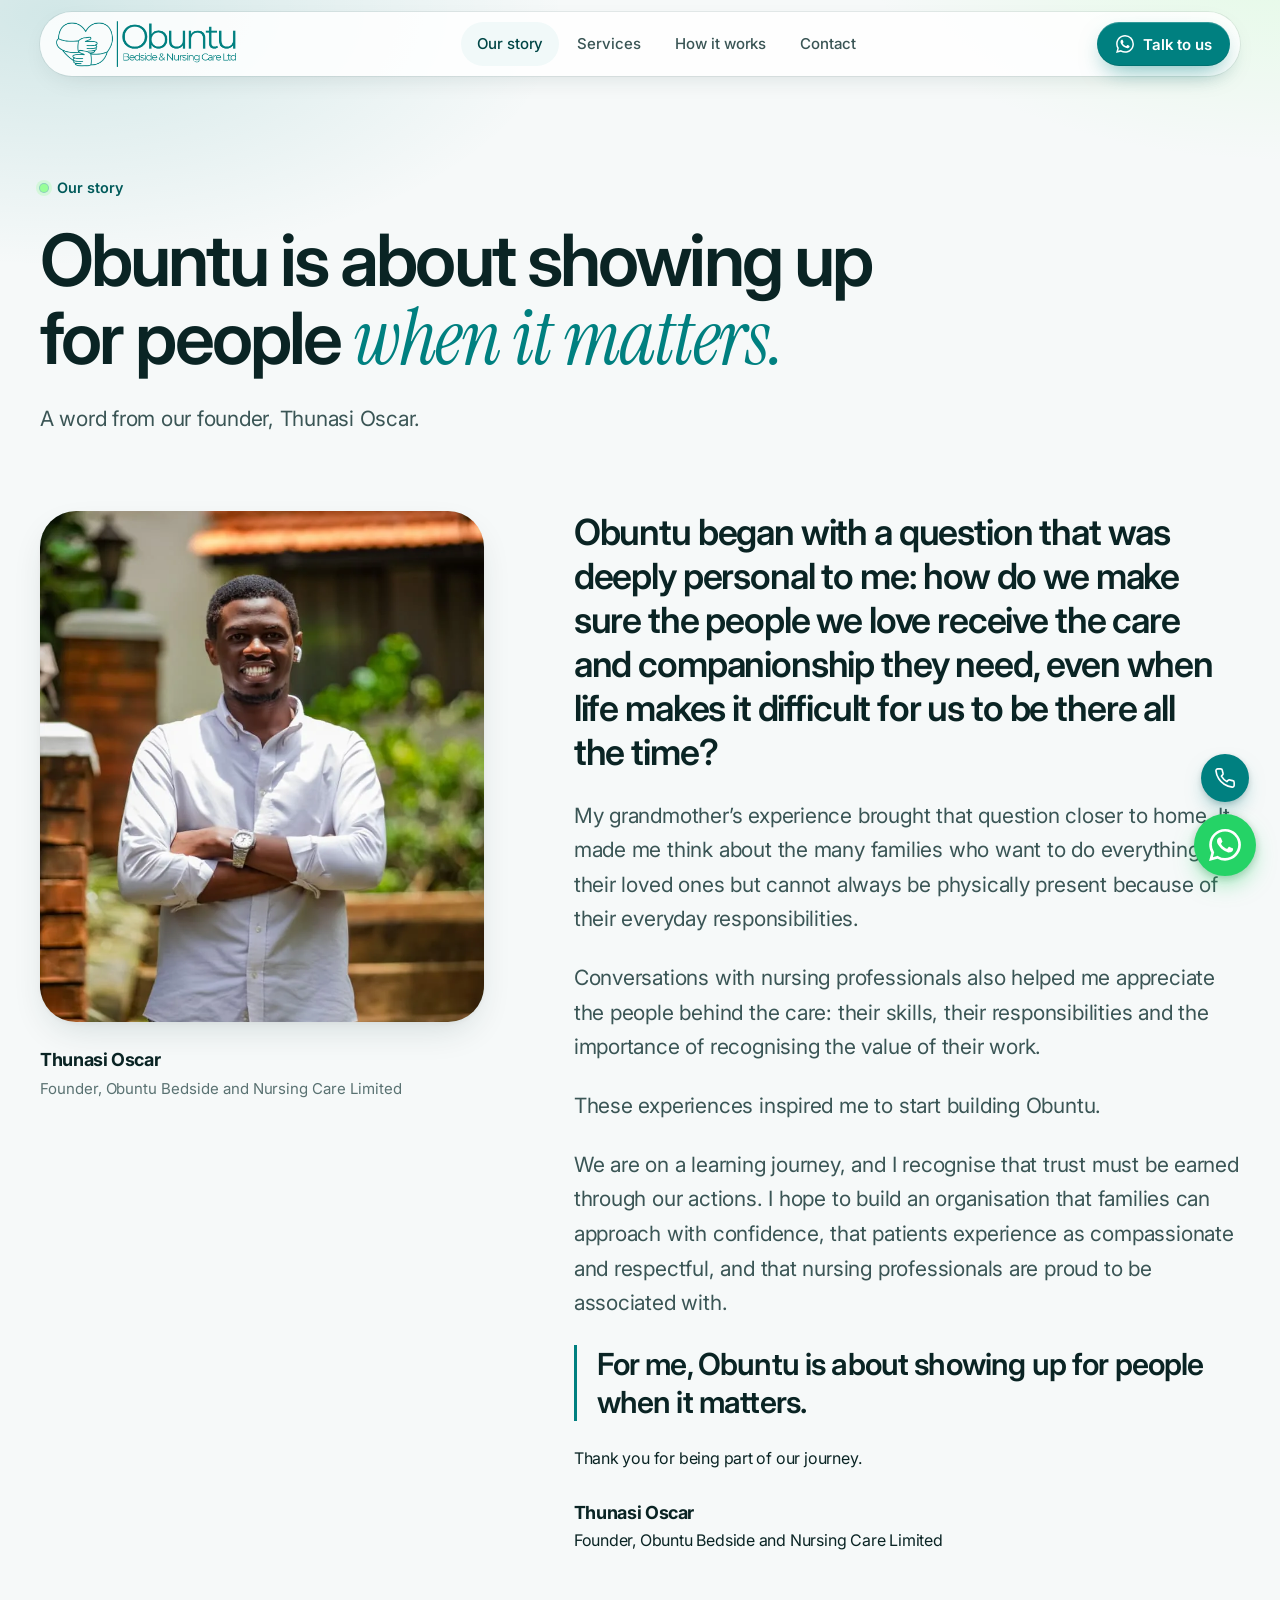
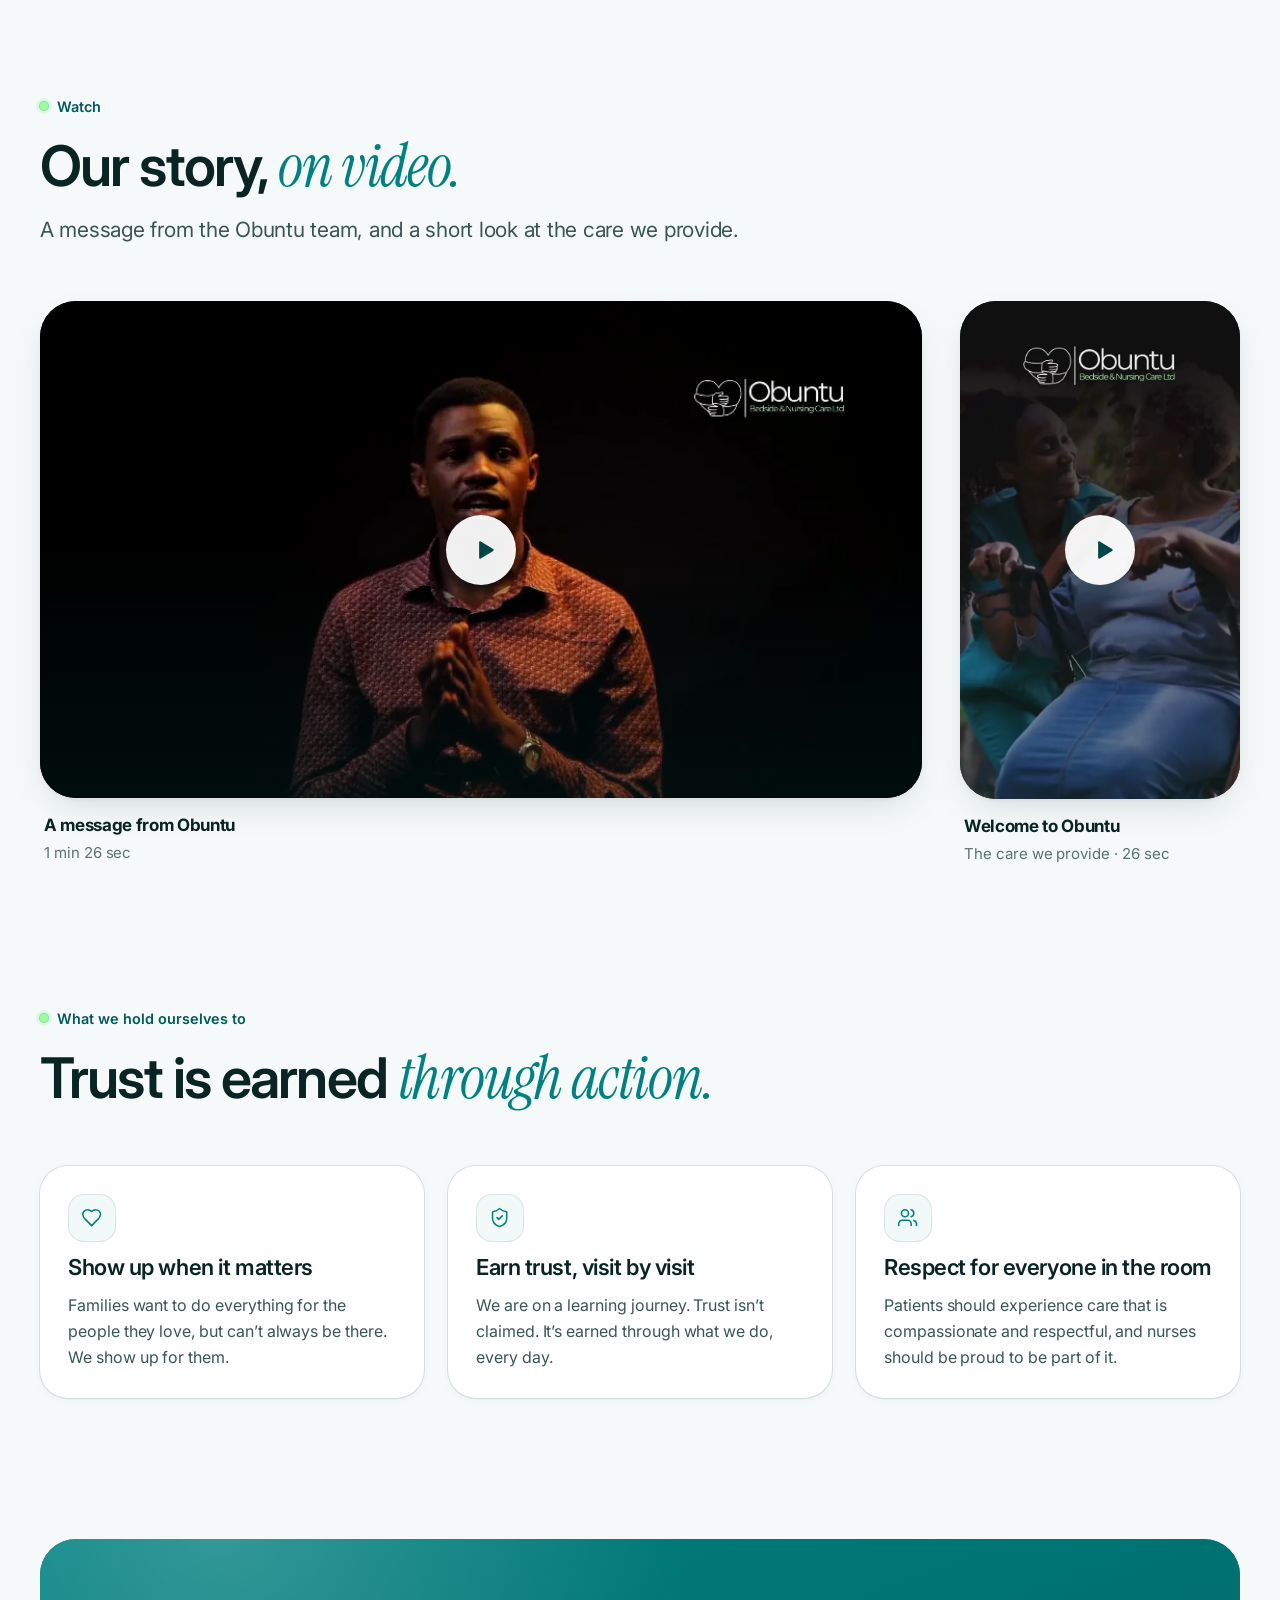
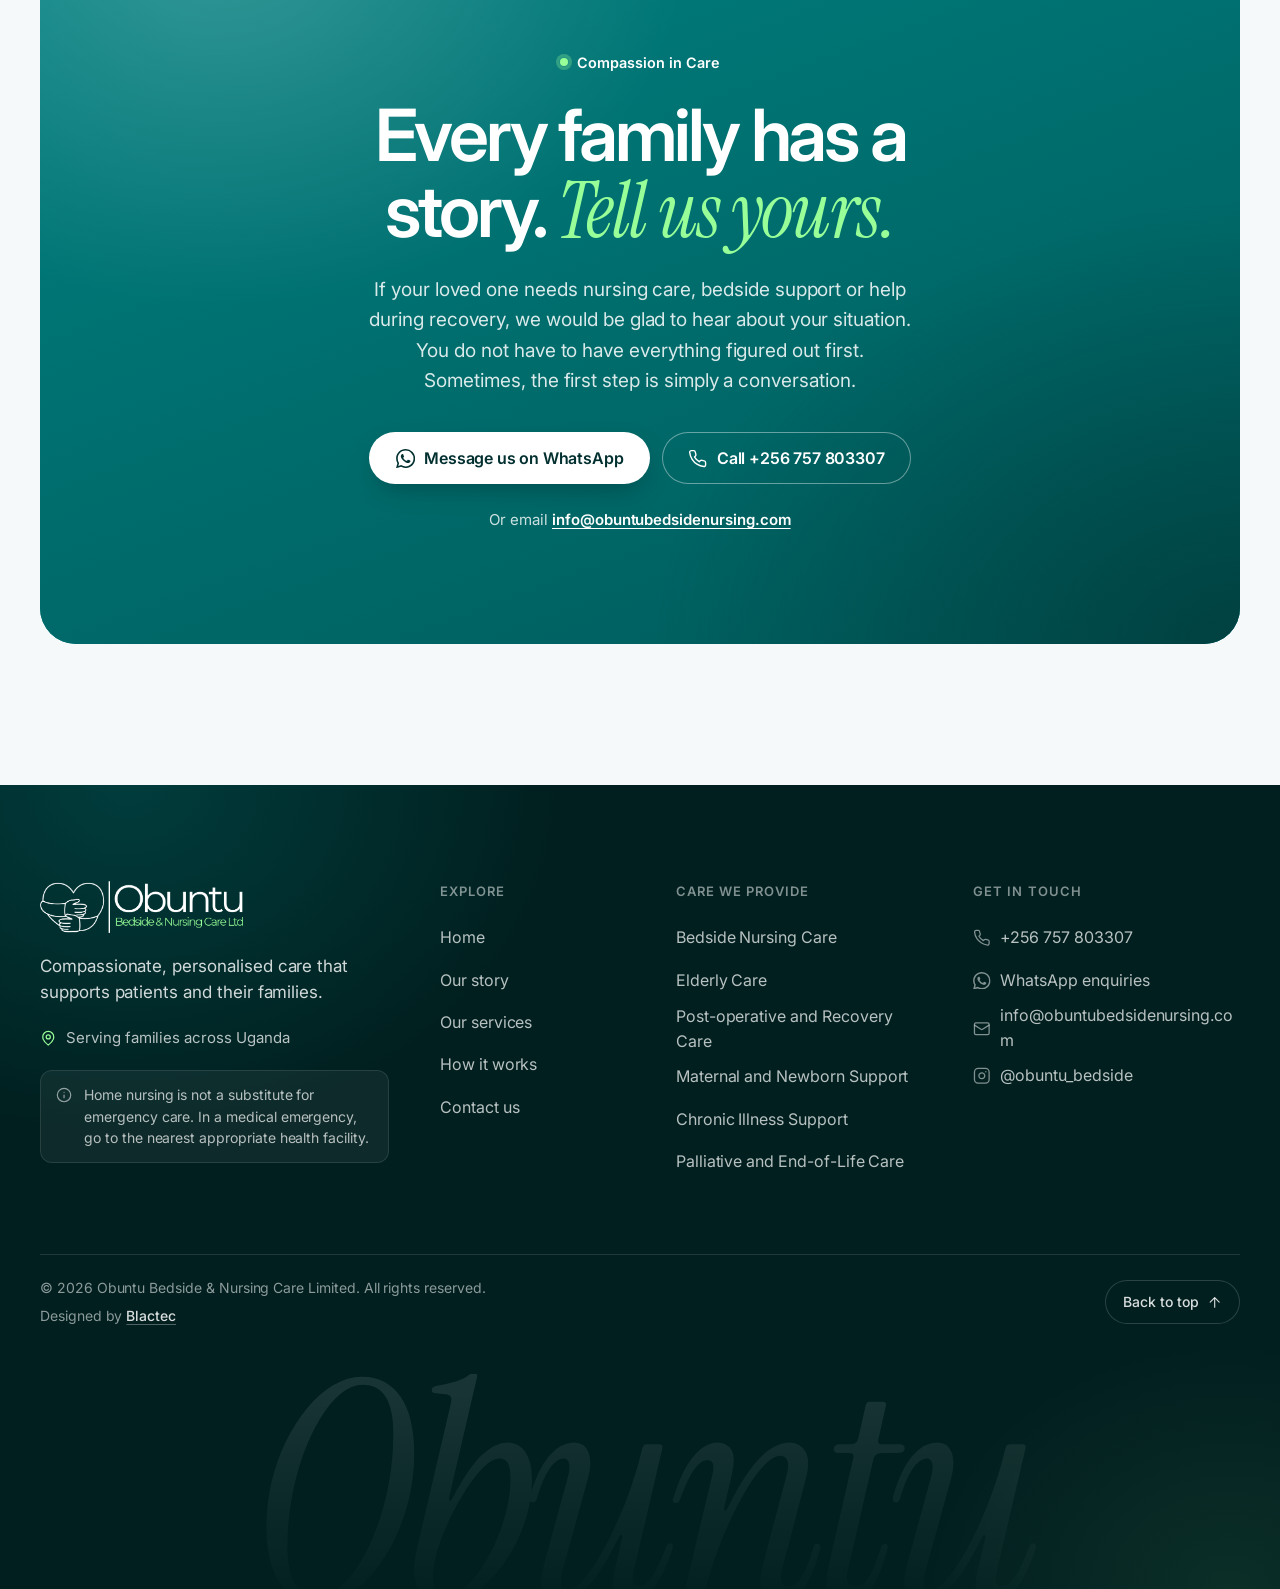
==== commit c2be0fdd: "Add introductory videos for Obuntu: obuntu-message.mp4 and obuntu-welcome.mp4" ====
--- a/about-us/index.html
+++ b/about-us/index.html
@@ -6,16 +6,24 @@
 <title>Our Story | Obuntu Bedside &amp; Nursing Care Uganda</title>
 <meta name="description" content="Obuntu began with a personal question: how do we make sure the people we love get the care and companionship they need, even when we can’t be there? Read a word from our founder.">
 
-<link rel="canonical" href="https://obuntubedsidenursing.com/about-us/">
+<link rel="canonical" href="https://balukuu.github.io/Obuntu/about-us/">
 <meta name="theme-color" content="#f6f9f9">
 <meta name="color-scheme" content="light">
 <meta property="og:type" content="website">
 <meta property="og:site_name" content="Obuntu Bedside &amp; Nursing Care">
 <meta property="og:title" content="Our Story | Obuntu Bedside &amp; Nursing Care Uganda">
 <meta property="og:description" content="Obuntu began with a personal question: how do we make sure the people we love get the care and companionship they need, even when we can’t be there? Read a word from our founder.">
-<meta property="og:url" content="https://obuntubedsidenursing.com/about-us/">
-<meta property="og:image" content="https://obuntubedsidenursing.com/assets/img/og.jpg">
+<meta property="og:url" content="https://balukuu.github.io/Obuntu/about-us/">
+<meta property="og:image" content="https://balukuu.github.io/Obuntu/assets/img/og-card.jpg">
+<meta property="og:image:type" content="image/jpeg">
+<meta property="og:image:width" content="1200">
+<meta property="og:image:height" content="630">
+<meta property="og:image:alt" content="Obuntu Bedside &amp; Nursing Care. When you can’t always be there, we care. A smiling nurse in blue scrubs with an older patient.">
+<meta property="og:locale" content="en_GB">
 <meta name="twitter:card" content="summary_large_image">
+<meta name="twitter:title" content="Our Story | Obuntu Bedside &amp; Nursing Care Uganda">
+<meta name="twitter:description" content="Obuntu began with a personal question: how do we make sure the people we love get the care and companionship they need, even when we can’t be there? Read a word from our founder.">
+<meta name="twitter:image" content="https://balukuu.github.io/Obuntu/assets/img/og-card.jpg">
 <link rel="icon" type="image/png" sizes="32x32" href="../assets/img/favicon-32.png">
 <link rel="apple-touch-icon" href="../assets/img/apple-touch-icon.png">
 <link rel="preconnect" href="https://fonts.googleapis.com">
@@ -25,16 +33,15 @@
 <link rel="stylesheet" href="../assets/css/styles.css">
 <script>if("IntersectionObserver" in window)document.documentElement.classList.add("js")
 try{var p=location.pathname;if(location.protocol.slice(0,4)==="http"&&p.slice(-11)==="/index.html")history.replaceState(null,"",p.slice(0,-10)+location.search+location.hash)}catch(e){}</script>
-<script type="application/ld+json">{"@context": "https://schema.org", "@type": "AboutPage", "name": "Our Story — Obuntu Bedside & Nursing Care", "url": "https://obuntubedsidenursing.com/about-us/", "about": {"@id": "https://obuntubedsidenursing.com/#business"}}</script><script type="application/ld+json">{"@context": "https://schema.org", "@type": "BreadcrumbList", "itemListElement": [{"@type": "ListItem", "position": 1, "name": "Home", "item": "https://obuntubedsidenursing.com/"}, {"@type": "ListItem", "position": 2, "name": "Our Story", "item": "https://obuntubedsidenursing.com/about-us/"}]}</script>
+<script type="application/ld+json">{"@context": "https://schema.org", "@type": "AboutPage", "name": "Our Story | Obuntu Bedside & Nursing Care", "url": "https://balukuu.github.io/Obuntu/about-us/", "about": {"@id": "https://balukuu.github.io/Obuntu/#business"}}</script><script type="application/ld+json">{"@context": "https://schema.org", "@type": "BreadcrumbList", "itemListElement": [{"@type": "ListItem", "position": 1, "name": "Home", "item": "https://balukuu.github.io/Obuntu/"}, {"@type": "ListItem", "position": 2, "name": "Our Story", "item": "https://balukuu.github.io/Obuntu/about-us/"}]}</script>
 </head>
 <body id="top">
-<svg xmlns="http://www.w3.org/2000/svg" style="position:absolute;width:0;height:0;overflow:hidden" aria-hidden="true" focusable="false"><symbol id="i-arrow" viewBox="0 0 24 24"><path d="M5 12h14"/><path d="m13 5 7 7-7 7"/></symbol><symbol id="i-check" viewBox="0 0 24 24"><path d="M20 6 9 17l-5-5"/></symbol><symbol id="i-phone" viewBox="0 0 24 24"><path d="M22 16.92v3a2 2 0 0 1-2.18 2 19.79 19.79 0 0 1-8.63-3.07 19.5 19.5 0 0 1-6-6 19.79 19.79 0 0 1-3.07-8.67A2 2 0 0 1 4.11 2h3a2 2 0 0 1 2 1.72 12.84 12.84 0 0 0 .7 2.81 2 2 0 0 1-.45 2.11L8.09 9.91a16 16 0 0 0 6 6l1.27-1.27a2 2 0 0 1 2.11-.45 12.84 12.84 0 0 0 2.81.7A2 2 0 0 1 22 16.92z"/></symbol><symbol id="i-mail" viewBox="0 0 24 24"><rect width="20" height="16" x="2" y="4" rx="2"/><path d="m22 7-8.97 5.7a1.94 1.94 0 0 1-2.06 0L2 7"/></symbol><symbol id="i-instagram" viewBox="0 0 24 24"><rect width="20" height="20" x="2" y="2" rx="5" ry="5"/><path d="M16 11.37A4 4 0 1 1 12.63 8 4 4 0 0 1 16 11.37z"/><path d="M17.5 6.5h.01"/></symbol><symbol id="i-shield" viewBox="0 0 24 24"><path d="M20 13c0 5-3.5 7.5-7.66 8.95a1 1 0 0 1-.67-.01C7.5 20.5 4 18 4 13V6a1 1 0 0 1 1-1c2 0 4.5-1.2 6.24-2.72a1.17 1.17 0 0 1 1.52 0C14.51 3.81 17 5 19 5a1 1 0 0 1 1 1z"/><path d="m9 12 2 2 4-4"/></symbol><symbol id="i-clipboard" viewBox="0 0 24 24"><rect width="8" height="4" x="8" y="2" rx="1" ry="1"/><path d="M16 4h2a2 2 0 0 1 2 2v14a2 2 0 0 1-2 2H6a2 2 0 0 1-2-2V6a2 2 0 0 1 2-2h2"/><path d="m9 14 2 2 4-4"/></symbol><symbol id="i-users" viewBox="0 0 24 24"><path d="M16 21v-2a4 4 0 0 0-4-4H6a4 4 0 0 0-4 4v2"/><circle cx="9" cy="7" r="4"/><path d="M22 21v-2a4 4 0 0 0-3-3.87"/><path d="M16 3.13a4 4 0 0 1 0 7.75"/></symbol><symbol id="i-heart" viewBox="0 0 24 24"><path d="M19 14c1.49-1.46 3-3.21 3-5.5A5.5 5.5 0 0 0 16.5 3c-1.76 0-3 .5-4.5 2-1.5-1.5-2.74-2-4.5-2A5.5 5.5 0 0 0 2 8.5c0 2.3 1.5 4.05 3 5.5l7 7Z"/></symbol><symbol id="i-pin" viewBox="0 0 24 24"><path d="M20 10c0 6-8 12-8 12s-8-6-8-12a8 8 0 0 1 16 0Z"/><circle cx="12" cy="10" r="3"/></symbol><symbol id="i-whatsapp" viewBox="0 0 24 24"><path d="M17.472 14.382c-.297-.149-1.758-.867-2.03-.967-.273-.099-.471-.148-.67.15-.197.297-.767.966-.94 1.164-.173.199-.347.223-.644.075-.3-.15-1.263-.465-2.403-1.485-.888-.795-1.484-1.77-1.66-2.07-.174-.3-.019-.465.13-.615.136-.135.301-.345.451-.52.15-.18.2-.3.3-.5.1-.2.05-.375-.025-.525-.075-.149-.67-1.62-.916-2.215-.242-.58-.487-.5-.67-.51-.172-.01-.37-.01-.57-.01-.2 0-.52.074-.792.372-.272.297-1.04 1.016-1.04 2.479 0 1.462 1.065 2.875 1.213 3.074.149.198 2.095 3.2 5.076 4.487.709.306 1.262.489 1.694.625.712.227 1.36.195 1.871.118.571-.085 1.758-.719 2.006-1.413.248-.694.248-1.289.173-1.413-.074-.124-.272-.198-.57-.347m-5.421 7.403h-.004a9.87 9.87 0 01-5.031-1.378l-.361-.214-3.741.982.998-3.648-.235-.374a9.86 9.86 0 01-1.51-5.26c.001-5.45 4.436-9.884 9.888-9.884 2.64 0 5.122 1.03 6.988 2.898a9.825 9.825 0 012.893 6.994c-.003 5.45-4.437 9.884-9.885 9.884m8.413-18.297A11.815 11.815 0 0012.05 0C5.495 0 .16 5.335.157 11.892c0 2.096.547 4.142 1.588 5.945L.057 24l6.305-1.654a11.882 11.882 0 005.683 1.448h.005c6.554 0 11.89-5.335 11.893-11.893a11.821 11.821 0 00-3.48-8.413z"/></symbol><symbol id="i-info" viewBox="0 0 24 24"><circle cx="12" cy="12" r="10"/><path d="M12 16v-4"/><path d="M12 8h.01"/></symbol></svg>
+<svg xmlns="http://www.w3.org/2000/svg" style="position:absolute;width:0;height:0;overflow:hidden" aria-hidden="true" focusable="false"><symbol id="i-arrow" viewBox="0 0 24 24"><path d="M5 12h14"/><path d="m13 5 7 7-7 7"/></symbol><symbol id="i-check" viewBox="0 0 24 24"><path d="M20 6 9 17l-5-5"/></symbol><symbol id="i-phone" viewBox="0 0 24 24"><path d="M22 16.92v3a2 2 0 0 1-2.18 2 19.79 19.79 0 0 1-8.63-3.07 19.5 19.5 0 0 1-6-6 19.79 19.79 0 0 1-3.07-8.67A2 2 0 0 1 4.11 2h3a2 2 0 0 1 2 1.72 12.84 12.84 0 0 0 .7 2.81 2 2 0 0 1-.45 2.11L8.09 9.91a16 16 0 0 0 6 6l1.27-1.27a2 2 0 0 1 2.11-.45 12.84 12.84 0 0 0 2.81.7A2 2 0 0 1 22 16.92z"/></symbol><symbol id="i-mail" viewBox="0 0 24 24"><rect width="20" height="16" x="2" y="4" rx="2"/><path d="m22 7-8.97 5.7a1.94 1.94 0 0 1-2.06 0L2 7"/></symbol><symbol id="i-instagram" viewBox="0 0 24 24"><rect width="20" height="20" x="2" y="2" rx="5" ry="5"/><path d="M16 11.37A4 4 0 1 1 12.63 8 4 4 0 0 1 16 11.37z"/><path d="M17.5 6.5h.01"/></symbol><symbol id="i-shield" viewBox="0 0 24 24"><path d="M20 13c0 5-3.5 7.5-7.66 8.95a1 1 0 0 1-.67-.01C7.5 20.5 4 18 4 13V6a1 1 0 0 1 1-1c2 0 4.5-1.2 6.24-2.72a1.17 1.17 0 0 1 1.52 0C14.51 3.81 17 5 19 5a1 1 0 0 1 1 1z"/><path d="m9 12 2 2 4-4"/></symbol><symbol id="i-clipboard" viewBox="0 0 24 24"><rect width="8" height="4" x="8" y="2" rx="1" ry="1"/><path d="M16 4h2a2 2 0 0 1 2 2v14a2 2 0 0 1-2 2H6a2 2 0 0 1-2-2V6a2 2 0 0 1 2-2h2"/><path d="m9 14 2 2 4-4"/></symbol><symbol id="i-users" viewBox="0 0 24 24"><path d="M16 21v-2a4 4 0 0 0-4-4H6a4 4 0 0 0-4 4v2"/><circle cx="9" cy="7" r="4"/><path d="M22 21v-2a4 4 0 0 0-3-3.87"/><path d="M16 3.13a4 4 0 0 1 0 7.75"/></symbol><symbol id="i-heart" viewBox="0 0 24 24"><path d="M19 14c1.49-1.46 3-3.21 3-5.5A5.5 5.5 0 0 0 16.5 3c-1.76 0-3 .5-4.5 2-1.5-1.5-2.74-2-4.5-2A5.5 5.5 0 0 0 2 8.5c0 2.3 1.5 4.05 3 5.5l7 7Z"/></symbol><symbol id="i-pin" viewBox="0 0 24 24"><path d="M20 10c0 6-8 12-8 12s-8-6-8-12a8 8 0 0 1 16 0Z"/><circle cx="12" cy="10" r="3"/></symbol><symbol id="i-whatsapp" viewBox="0 0 24 24"><path d="M17.472 14.382c-.297-.149-1.758-.867-2.03-.967-.273-.099-.471-.148-.67.15-.197.297-.767.966-.94 1.164-.173.199-.347.223-.644.075-.3-.15-1.263-.465-2.403-1.485-.888-.795-1.484-1.77-1.66-2.07-.174-.3-.019-.465.13-.615.136-.135.301-.345.451-.52.15-.18.2-.3.3-.5.1-.2.05-.375-.025-.525-.075-.149-.67-1.62-.916-2.215-.242-.58-.487-.5-.67-.51-.172-.01-.37-.01-.57-.01-.2 0-.52.074-.792.372-.272.297-1.04 1.016-1.04 2.479 0 1.462 1.065 2.875 1.213 3.074.149.198 2.095 3.2 5.076 4.487.709.306 1.262.489 1.694.625.712.227 1.36.195 1.871.118.571-.085 1.758-.719 2.006-1.413.248-.694.248-1.289.173-1.413-.074-.124-.272-.198-.57-.347m-5.421 7.403h-.004a9.87 9.87 0 01-5.031-1.378l-.361-.214-3.741.982.998-3.648-.235-.374a9.86 9.86 0 01-1.51-5.26c.001-5.45 4.436-9.884 9.888-9.884 2.64 0 5.122 1.03 6.988 2.898a9.825 9.825 0 012.893 6.994c-.003 5.45-4.437 9.884-9.885 9.884m8.413-18.297A11.815 11.815 0 0012.05 0C5.495 0 .16 5.335.157 11.892c0 2.096.547 4.142 1.588 5.945L.057 24l6.305-1.654a11.882 11.882 0 005.683 1.448h.005c6.554 0 11.89-5.335 11.893-11.893a11.821 11.821 0 00-3.48-8.413z"/></symbol><symbol id="i-info" viewBox="0 0 24 24"><circle cx="12" cy="12" r="10"/><path d="M12 16v-4"/><path d="M12 8h.01"/></symbol><symbol id="i-play" viewBox="0 0 24 24"><path d="M7.5 4.9v14.2a1 1 0 0 0 1.52.85l11.4-7.1a1 1 0 0 0 0-1.7L9.02 4.05A1 1 0 0 0 7.5 4.9Z"/></symbol></svg>
 <a class="skip" href="#main">Skip to content</a>
 <header class="nav" data-nav>
   <div class="nav-pill">
-    <a class="brand" href="../" aria-label="Obuntu Bedside &amp; Nursing Care — home">
-      <img class="brand-mark" src="../assets/img/logo-mark-teal.png" alt="" width="352" height="258">
-      <span class="brand-text"><strong>Obuntu</strong><small>Bedside &amp; Nursing Care</small></span>
+    <a class="brand" href="../" aria-label="Obuntu Bedside &amp; Nursing Care, home">
+      <img class="brand-logo" src="../assets/img/logo-teal.webp" alt="" width="660" height="169">
     </a>
     <nav class="nav-links" aria-label="Primary"><a href="../about-us/" aria-current="page">Our story</a><a href="../our-services/">Services</a><a href="../how-it-works/">How it works</a><a href="../contact-us/">Contact</a></nav>
     <div class="nav-actions">
@@ -75,7 +82,39 @@
   </div>
 </div>
 
-<section class="section" style="padding-top:0">
+<section class="section section-flush" id="watch">
+  <div class="container">
+    <div class="section-head" data-reveal>
+      <span class="eyebrow"><span class="dot"></span>Watch</span>
+      <h2>Our story, <em class="serif accent">on video.</em></h2>
+      <p class="lede">A message from the Obuntu team, and a short look at the care we provide.</p>
+    </div>
+    <div class="watch" data-stagger>
+      <figure class="vid vid-wide" data-reveal>
+        <div class="vid-frame">
+          <video controls playsinline preload="none" width="848" height="478" poster="../assets/img/video-message-poster.webp">
+            <source src="../assets/video/obuntu-message.mp4" type="video/mp4">
+            <p>Your browser can’t play this video. <a href="../assets/video/obuntu-message.mp4">Download it</a> instead.</p>
+          </video>
+          <button class="vid-play" type="button" aria-label="Play video: A message from Obuntu"><svg class="ic ic-fill" aria-hidden="true"><use href="#i-play"/></svg></button>
+        </div>
+        <figcaption><b>A message from Obuntu</b><span>1 min 26 sec</span></figcaption>
+      </figure>
+      <figure class="vid vid-tall" data-reveal>
+        <div class="vid-frame">
+          <video controls playsinline preload="none" width="720" height="1280" poster="../assets/img/video-welcome-poster.webp">
+            <source src="../assets/video/obuntu-welcome.mp4" type="video/mp4">
+            <p>Your browser can’t play this video. <a href="../assets/video/obuntu-welcome.mp4">Download it</a> instead.</p>
+          </video>
+          <button class="vid-play" type="button" aria-label="Play video: Welcome to Obuntu"><svg class="ic ic-fill" aria-hidden="true"><use href="#i-play"/></svg></button>
+        </div>
+        <figcaption><b>Welcome to Obuntu</b><span>The care we provide · 26 sec</span></figcaption>
+      </figure>
+    </div>
+  </div>
+</section>
+
+<section class="section section-flush">
   <div class="container">
     <div class="section-head" data-reveal>
       <span class="eyebrow"><span class="dot"></span>What we hold ourselves to</span>
@@ -83,8 +122,8 @@
     </div>
     <div class="values" data-stagger>
       <div class="value" data-reveal><span class="ic-wrap"><svg class="ic " aria-hidden="true"><use href="#i-heart"/></svg></span><h3>Show up when it matters</h3><p>Families want to do everything for the people they love, but can’t always be there. We show up for them.</p></div>
-      <div class="value" data-reveal><span class="ic-wrap"><svg class="ic " aria-hidden="true"><use href="#i-shield"/></svg></span><h3>Earn trust, visit by visit</h3><p>We are on a learning journey. Trust isn’t claimed — it’s earned through what we do, every day.</p></div>
-      <div class="value" data-reveal><span class="ic-wrap"><svg class="ic " aria-hidden="true"><use href="#i-users"/></svg></span><h3>Respect for everyone in the room</h3><p>Patients should experience care that is compassionate and respectful — and nurses should be proud to be part of it.</p></div>
+      <div class="value" data-reveal><span class="ic-wrap"><svg class="ic " aria-hidden="true"><use href="#i-shield"/></svg></span><h3>Earn trust, visit by visit</h3><p>We are on a learning journey. Trust isn’t claimed. It’s earned through what we do, every day.</p></div>
+      <div class="value" data-reveal><span class="ic-wrap"><svg class="ic " aria-hidden="true"><use href="#i-users"/></svg></span><h3>Respect for everyone in the room</h3><p>Patients should experience care that is compassionate and respectful, and nurses should be proud to be part of it.</p></div>
     </div>
   </div>
 </section>
@@ -95,7 +134,7 @@
       <div class="final-inner">
         <span class="eyebrow"><span class="dot"></span>Compassion in Care</span>
         <h2>Every family has a story. <em class="serif">Tell us yours.</em></h2>
-        <p>If your loved one needs nursing care, bedside support or help during recovery, we would be glad to hear about your situation. You do not have to have everything figured out first — sometimes, the first step is simply a conversation.</p>
+        <p>If your loved one needs nursing care, bedside support or help during recovery, we would be glad to hear about your situation. You do not have to have everything figured out first. Sometimes, the first step is simply a conversation.</p>
         <div class="cta-row">
           <a class="btn btn-light" href="https://wa.me/256757803307?text=Hello%20Obuntu%20Bedside%20Services" target="_blank" rel="noopener"><svg class="ic ic-fill" aria-hidden="true"><use href="#i-whatsapp"/></svg> Message us on WhatsApp</a>
           <a class="btn btn-outline-light" href="tel:+256757803307"><svg class="ic " aria-hidden="true"><use href="#i-phone"/></svg> Call +256 757 803307</a>
@@ -108,12 +147,11 @@
 
 </main>
 <footer class="footer on-dark">
-  <div class="container footer-inner">
+  <div class="container">
     <div class="footer-grid">
       <div class="footer-about">
-        <a class="brand" href="../" aria-label="Obuntu — home">
-          <img class="brand-mark" src="../assets/img/logo-mark-white.png" alt="" width="352" height="258">
-          <span class="brand-text"><strong>Obuntu</strong><small>Bedside &amp; Nursing Care</small></span>
+        <a class="brand" href="../" aria-label="Obuntu Bedside &amp; Nursing Care, home">
+          <img class="brand-logo" src="../assets/img/logo-white.webp" alt="" width="660" height="169">
         </a>
         <p class="footer-tag">Compassionate, personalised care that supports patients and their families.</p>
         <p class="footer-where"><svg class="ic " aria-hidden="true"><use href="#i-pin"/></svg> Serving families across Uganda</p>
--- a/assets/css/styles.css
+++ b/assets/css/styles.css
@@ -1,6 +1,6 @@
 /* ==========================================================================
-   Obuntu Bedside & Nursing Care — design system
-   Primary  #008080 (teal)   ·   Secondary #98FF98 (mint — accents only)
+   Obuntu Bedside & Nursing Care: design system
+   Primary  #008080 (teal)   ·   Secondary #98FF98 (mint, accents only)
    Principles: restraint, one idea per screen, response on press, springs/ease-out,
    translucent materials for chrome, size-specific tracking, reduced-motion aware.
    ========================================================================== */
@@ -41,8 +41,10 @@
   --nav-h: 64px;
   --section-y: clamp(72px, 11vw, 148px);
 
+  --wa: #25d366;
+  --wa-600: #1ebe5a;
+
   --ease-out: cubic-bezier(0.23, 1, 0.32, 1);
-  --ease-in-out: cubic-bezier(0.77, 0, 0.175, 1);
   --ease-drawer: cubic-bezier(0.32, 0.72, 0, 1);
 
   --font: "Inter", ui-sans-serif, system-ui, -apple-system, "Segoe UI", Roboto, "Helvetica Neue", Arial, sans-serif;
@@ -117,14 +119,14 @@
   font-weight: 600;
   text-wrap: balance;
 }
-h2, .h2 {
+h2 {
   font-size: clamp(2rem, 1.2rem + 3.2vw, 3.5rem);
   line-height: 1.06;
   letter-spacing: -0.035em;
   font-weight: 600;
   text-wrap: balance;
 }
-h3, .h3 { font-size: 1.375rem; line-height: 1.25; letter-spacing: -0.02em; font-weight: 600; }
+h3 { font-size: 1.375rem; line-height: 1.25; letter-spacing: -0.02em; font-weight: 600; }
 p { text-wrap: pretty; }
 
 .lede {
@@ -136,7 +138,6 @@
 .serif { font-family: var(--serif); font-style: italic; font-weight: 400; letter-spacing: -0.02em; font-size: 1.08em; }
 .accent { color: var(--teal); }
 .muted { color: var(--ink-2); }
-.small { font-size: 0.9375rem; line-height: 1.55; letter-spacing: 0.002em; }
 .tnum { font-variant-numeric: tabular-nums; }
 
 .eyebrow {
@@ -152,6 +153,8 @@
 .container { width: min(var(--maxw), 100% - 2 * var(--gutter)); margin-inline: auto; }
 .container-wide { width: min(var(--maxw-wide), 100% - 2 * var(--gutter)); margin-inline: auto; }
 .section { padding-block: var(--section-y); }
+.section-flush { padding-top: 0; }
+.section-tight { padding-top: clamp(40px, 6vw, 80px); }
 .section-head { display: flex; flex-direction: column; gap: 1rem; max-width: 46rem; }
 .section-head.center { align-items: center; text-align: center; margin-inline: auto; }
 .split-head { display: flex; align-items: flex-end; justify-content: space-between; gap: 1.5rem 3rem; flex-wrap: wrap; }
@@ -185,6 +188,7 @@
 }
 
 .link-arrow { display: inline-flex; align-items: center; gap: 0.4rem; font-weight: 600; color: var(--teal-700); min-height: 44px; }
+.link-arrow-inline { display: inline; } /* a .link-arrow sitting inside a sentence */
 .link-arrow .ic { width: 1.1em; height: 1.1em; transition: transform 240ms var(--ease-out); }
 @media (hover: hover) and (pointer: fine) { .link-arrow:hover .ic { transform: translateX(3px); } }
 
@@ -221,11 +225,8 @@
 }
 .nav.is-scrolled .nav-pill { background: rgba(255, 255, 255, 0.93); box-shadow: 0 0 0 1px rgba(2, 47, 47, 0.08), 0 12px 36px -14px rgba(2, 47, 47, 0.28); }
 
-.brand { display: inline-flex; align-items: center; gap: 0.7rem; min-height: 44px; }
-.brand-mark { height: 34px; width: auto; }
-.brand-text { display: grid; line-height: 1.05; }
-.brand-text strong { font-size: 1.1875rem; font-weight: 650; letter-spacing: -0.035em; color: var(--teal-800); }
-.brand-text small { font-size: 0.6875rem; font-weight: 500; letter-spacing: 0.01em; color: var(--ink-3); margin-top: 3px; }
+.brand { display: inline-flex; align-items: center; min-height: 44px; }
+.brand-logo { display: block; height: 46px; width: auto; }
 
 .nav-links { display: flex; align-items: center; gap: 2px; }
 .nav-links a { padding: 10px 16px; border-radius: 999px; font-size: 0.9375rem; font-weight: 500; color: var(--ink-2); transition: background-color 200ms ease, color 200ms ease; }
@@ -274,11 +275,10 @@
   .nav-links, .nav-cta { display: none; }
   .burger { display: block; }
 }
-@media (max-width: 380px) { .brand-text small { display: none; } }
+@media (max-width: 380px) { .brand-logo { height: 38px; } }
 
 /* ---------- Floating contact buttons: WhatsApp (all screens) + Call (phones) ---------- */
 .ic-fill { fill: currentColor; stroke: none; }
-:root { --wa: #25d366; --wa-600: #1ebe5a; }
 .fab {
   position: fixed; z-index: 45; right: max(16px, env(safe-area-inset-right)); bottom: max(16px, env(safe-area-inset-bottom));
   display: flex; flex-direction: column; align-items: center; gap: 12px;
@@ -330,10 +330,9 @@
   background: linear-gradient(150deg, rgba(0, 128, 128, 0.16), rgba(152, 255, 152, 0.32));
 }
 .hero-card {
-  position: relative; border-radius: var(--r-xl); overflow: hidden; aspect-ratio: 6 / 5;
+  position: relative; border-radius: var(--r-xl); overflow: hidden; aspect-ratio: 6 / 5; touch-action: pan-y;
   background: var(--teal-100); box-shadow: var(--shadow-lg);
 }
-.hero-card { touch-action: pan-y; }
 .hero-slides { position: absolute; inset: 0; }
 .slide {
   position: absolute; inset: 0; width: 100%; height: 100%; object-fit: cover; object-position: var(--pos, 50% 40%);
@@ -345,17 +344,31 @@
   content: ""; position: absolute; inset: 0; pointer-events: none;
   background: linear-gradient(180deg, rgba(1, 31, 31, 0.3), transparent 22%), linear-gradient(180deg, transparent 55%, rgba(1, 31, 31, 0.28));
 }
-/* story-style progress bars: the active bar's fill drives the autoplay (see main.js) */
-.hero-dots { position: absolute; z-index: 3; top: 12px; left: 16px; right: 16px; display: flex; gap: 6px; }
-.hero-dot { position: relative; flex: 1; height: 20px; padding: 0; border: 0; background: none; cursor: pointer; }
-.hero-dot::before, .hero-dot::after { content: ""; position: absolute; left: 0; right: 0; top: 8px; height: 4px; border-radius: 999px; }
-.hero-dot::before { background: rgba(255, 255, 255, 0.4); }
-.hero-dot::after { background: #fff; transform: scaleX(0); transform-origin: left; }
-.hero-dot.is-done::after { transform: scaleX(1); }
-.hero-dot.is-active::after { animation: heroFill 5600ms linear forwards; }
+/* photo dots: a page-control capsule in the bottom-right corner. The active dot stretches into a pill whose fill drives the autoplay (see main.js),
+   so pausing stays pure CSS. Each button is padded out to a comfortable tap target around its small dot. */
+.hero-dots {
+  position: absolute; z-index: 3; right: 16px; bottom: 16px; display: flex; padding: 0 8px; border-radius: 999px;
+  background: rgba(1, 31, 31, 0.42); box-shadow: 0 0 0 1px rgba(255, 255, 255, 0.14), 0 2px 10px rgba(1, 31, 31, 0.2);
+}
+.hero-dot { position: relative; display: flex; align-items: center; height: 26px; padding: 0 5px; border: 0; background: none; cursor: pointer; -webkit-tap-highlight-color: transparent; }
+.hero-bar {
+  position: relative; display: block; width: 7px; height: 7px; border-radius: 999px; overflow: hidden;
+  background: rgba(255, 255, 255, 0.55);
+  transition: width 340ms var(--ease-out), background-color 200ms ease, transform 160ms var(--ease-out);
+}
+.hero-dot.is-active .hero-bar { width: 28px; background: rgba(255, 255, 255, 0.28); }
+.hero-bar::after { content: ""; position: absolute; inset: 0; background: #fff; transform: scaleX(0); transform-origin: left; }
+.hero-dot.is-active .hero-bar::after { animation: heroFill 5600ms linear forwards; }
 @keyframes heroFill { to { transform: scaleX(1); } }
-.hero-card.is-paused .hero-dot.is-active::after, .hero-card:active .hero-dot.is-active::after { animation-play-state: paused; }
-@media (hover: hover) and (pointer: fine) { .hero-media:hover .hero-dot.is-active::after, .hero-media:focus-within .hero-dot.is-active::after { animation-play-state: paused; } }
+.hero-card.is-paused .hero-dot.is-active .hero-bar::after, .hero-card:active .hero-dot.is-active .hero-bar::after { animation-play-state: paused; }
+@media (hover: hover) and (pointer: fine) {
+  .hero-media:hover .hero-dot.is-active .hero-bar::after { animation-play-state: paused; }
+  .hero-dot:not(.is-active):hover .hero-bar { transform: scale(1.3); background: #fff; }
+}
+/* keyboard focus pauses too, but a mouse click on a bar must not leave the show frozen (:focus-within would) */
+.hero-media:has(:focus-visible) .hero-dot.is-active .hero-bar::after { animation-play-state: paused; }
+.hero-dot:focus-visible { outline: 0; }
+.hero-dot:focus-visible .hero-bar { box-shadow: 0 0 0 2px #fff, 0 0 0 4px var(--teal); }
 .chip {
   position: absolute; z-index: 2; display: flex; align-items: center; gap: 12px; max-width: 300px; padding: 12px 18px 12px 12px; border-radius: 22px;
 }
@@ -374,6 +387,7 @@
   .hero-media::before { inset: 14px -8px -14px 8px; border-radius: var(--r-lg); }
   .chip-a { left: 12px; bottom: 12px; }
   .chip-b { right: 12px; bottom: 12px; }
+  .hero-dots { right: 12px; bottom: 106px; } /* the chips now sit along the bottom edge, so the dots ride just above them */
 }
 @media (max-width: 760px) {
   .hero-card { aspect-ratio: 5 / 4; }
@@ -384,6 +398,7 @@
   .cta-row { width: 100%; }
   .cta-row .btn { width: 100%; }
 }
+@media (max-width: 350px) { .hero-dots { bottom: 124px; } } /* the chip wraps to three lines here and grows taller */
 
 /* hero entrance (first-visit delight; one-time) */
 @keyframes rise { from { opacity: 0; transform: translateY(18px); } to { opacity: 1; transform: none; } }
@@ -407,35 +422,57 @@
 
 /* ---------- Statement (scroll-lit words) ---------- */
 .statement { padding-block: var(--section-y) calc(var(--section-y) * 0.6); }
+.statement .eyebrow { margin-bottom: clamp(20px, 3vw, 32px); }
+/* the rail beside the text fills as the words light up (main.js sets --p, 0–1; no JS = full) */
+.statement-body { position: relative; padding-left: clamp(22px, 3.4vw, 44px); }
+.statement-body::before, .statement-body::after { content: ""; position: absolute; left: 0; top: 0.4em; bottom: 0.4em; width: 3px; border-radius: 3px; }
+.statement-body::before { background: var(--line); }
+.statement-body::after { background: linear-gradient(180deg, var(--teal), var(--teal-600)); transform: scaleY(var(--p, 1)); transform-origin: top; transition: transform 420ms var(--ease-out); }
 .statement-text {
-  font-size: clamp(1.75rem, 0.9rem + 3.3vw, 3.5rem); line-height: 1.16; letter-spacing: -0.037em; font-weight: 600; max-width: 24ch;
-  margin-inline: auto; text-align: center; text-wrap: balance;
-}
+  font-size: clamp(1.75rem, 1rem + 2.9vw, 3.25rem); line-height: 1.2; letter-spacing: -0.035em; font-weight: 600; max-width: 30ch;
+  margin: 0; text-wrap: pretty;
+}
+.statement-text .serif { font-size: 1.12em; letter-spacing: -0.015em; }
 .js .statement-text .w { color: rgba(10, 36, 36, 0.2); transition: color 380ms ease; }
 .js .statement-text .w.is-lit { color: var(--ink); }
-.statement-sub { margin: 2rem auto 0; max-width: 40rem; text-align: center; color: var(--ink-2); font-size: 1.1875rem; line-height: 1.55; }
-.statement-links { display: flex; flex-wrap: wrap; justify-content: center; gap: 0.5rem 2rem; margin-top: 1.25rem; }
-@media (min-width: 761px) { .statement-text { max-width: 26ch; } }
+.statement-text em { color: var(--teal); }
+.js .statement-text em .w { color: rgba(0, 128, 128, 0.22); }
+.js .statement-text em .w.is-lit { color: var(--teal); }
+.statement-foot {
+  display: flex; flex-wrap: wrap; align-items: center; justify-content: space-between; gap: 12px 48px;
+  margin-top: clamp(32px, 4.5vw, 56px); padding-top: clamp(18px, 2.6vw, 26px); border-top: 1px solid var(--line);
+}
+.statement-sub { margin: 0; max-width: 36rem; color: var(--ink-2); font-size: 1.125rem; line-height: 1.55; }
+.statement-links { display: flex; flex-wrap: wrap; gap: 0 1.75rem; }
 
 /* ---------- Service cards ---------- */
 .cards { display: grid; grid-template-columns: repeat(3, 1fr); gap: clamp(16px, 2vw, 24px); margin-top: clamp(36px, 5vw, 64px); }
+/* full-bleed photo cards: the image fills the card, a teal-tinted gradient carries the white text.
+   Height is a min-height (not an aspect-ratio) so longer copy grows the card instead of being clipped. */
 .svc {
-  display: flex; flex-direction: column; background: var(--surface); border-radius: var(--r-lg); overflow: hidden;
+  position: relative; isolation: isolate; display: flex; flex-direction: column; justify-content: flex-end; min-height: clamp(400px, 34vw, 460px);
+  background: var(--teal-900); color: #fff; border-radius: var(--r-lg); overflow: hidden;
   box-shadow: 0 0 0 1px var(--line), var(--shadow-sm);
   transition: transform 320ms var(--ease-out), box-shadow 320ms var(--ease-out);
 }
 .svc:active { transform: scale(0.985); }
-.svc-img { position: relative; aspect-ratio: 4 / 3; overflow: hidden; background: var(--teal-100); }
+.svc-img { position: absolute; inset: 0; z-index: -1; overflow: hidden; background: var(--teal-900); }
 .svc-img img { width: 100%; height: 100%; object-fit: cover; transition: transform 700ms var(--ease-out); }
-.svc-body { display: flex; flex-direction: column; flex: 1; gap: 0.6rem; padding: 22px 24px 24px; }
-.svc-body p { color: var(--ink-2); font-size: 0.9875rem; line-height: 1.55; }
-.svc-more { display: inline-flex; align-items: center; gap: 0.4rem; margin-top: auto; padding-top: 0.5rem; font-weight: 600; font-size: 0.9375rem; color: var(--teal-700); }
-.svc-more .ic { width: 1.05em; height: 1.05em; transition: transform 240ms var(--ease-out); }
+.svc-img::after {
+  content: ""; position: absolute; inset: 0; pointer-events: none;
+  background: linear-gradient(180deg, rgba(1, 31, 31, 0.12) 0%, rgba(1, 31, 31, 0) 24%, rgba(1, 31, 31, 0.5) 48%, rgba(1, 31, 31, 0.82) 72%, rgba(1, 31, 31, 0.95) 100%);
+}
+.svc-body { display: flex; flex-direction: column; gap: 0.55rem; padding: 24px 24px 22px; }
+.svc-body h3 { color: #fff; text-wrap: balance; }
+.svc-body p { color: rgba(255, 255, 255, 0.82); font-size: 0.9375rem; line-height: 1.55; }
+.svc-more { display: inline-flex; align-items: center; gap: 0.6rem; margin-top: 0.6rem; font-weight: 600; font-size: 0.9375rem; color: #fff; }
+.svc-more .ic { box-sizing: content-box; width: 14px; height: 14px; padding: 7px; border-radius: 50%; background: #fff; color: var(--teal-700); transition: transform 240ms var(--ease-out), background-color 240ms ease; }
 @media (hover: hover) and (pointer: fine) {
   .svc:hover { transform: translateY(-4px); box-shadow: 0 0 0 1px var(--line), var(--shadow-md); }
-  .svc:hover .svc-img img { transform: scale(1.045); }
-  .svc:hover .svc-more .ic { transform: translateX(3px); }
-}
+  .svc:hover .svc-img img { transform: scale(1.05); }
+  .svc:hover .svc-more .ic { transform: translateX(4px); }
+}
+.svc:focus-visible { outline: 3px solid var(--teal); outline-offset: 3px; }
 @media (max-width: 1000px) { .cards { grid-template-columns: repeat(2, 1fr); } }
 @media (max-width: 640px) {
   /* app-like swipe carousel: less vertical scroll, native snap physics */
@@ -445,8 +482,9 @@
     padding-inline: var(--gutter); margin-inline: calc(var(--gutter) * -1); scroll-padding-inline: var(--gutter); padding-bottom: 8px;
   }
   .cards::-webkit-scrollbar { display: none; }
-  .svc { scroll-snap-align: start; }
-}
+  .svc { scroll-snap-align: start; min-height: 440px; } /* narrow cards wrap the copy to more lines, so give the photo more room */
+}
+@media (max-width: 380px) { .svc { min-height: 480px; } }
 
 /* ---------- "Love is there" (dark) ---------- */
 .love { position: relative; isolation: isolate; overflow: clip; background: var(--teal-900); color: #fff; }
@@ -567,8 +605,7 @@
 .footer a { transition: color 200ms ease, transform 240ms var(--ease-out), background-color 200ms ease; }
 @media (hover: hover) and (pointer: fine) { .footer a:hover { color: #fff; } }
 .footer-grid { display: grid; grid-template-columns: 1.7fr 0.9fr 1.2fr 1.3fr; gap: clamp(32px, 4vw, 56px); }
-.footer .brand-text strong { color: #fff; }
-.footer .brand-text small { color: rgba(255, 255, 255, 0.55); }
+.footer .brand-logo { height: 52px; }
 .footer-about { display: grid; gap: 1.25rem; align-content: start; max-width: 26rem; }
 .footer-tag { font-size: 1.0625rem; line-height: 1.55; color: rgba(255, 255, 255, 0.82); max-width: 22rem; }
 .footer-where { display: flex; align-items: center; gap: 0.6rem; font-size: 0.9375rem; }
@@ -581,7 +618,7 @@
 .footer-alert .ic { width: 1.15em; height: 1.15em; margin-top: 0.2em; opacity: 0.8; }
 .footer h4 { font-size: 0.8125rem; font-weight: 600; letter-spacing: 0.08em; text-transform: uppercase; color: rgba(255, 255, 255, 0.5); margin: 0 0 1rem; }
 .footer ul { display: grid; gap: 0.15rem; }
-.footer li a { display: inline-flex; align-items: center; gap: 0.6rem; min-height: 40px; font-size: 1rem; }
+.footer li a { display: inline-flex; align-items: center; gap: 0.6rem; min-height: 40px; font-size: 1rem; overflow-wrap: anywhere; }
 .footer li .ic { width: 1.1em; height: 1.1em; opacity: 0.7; }
 @media (hover: hover) and (pointer: fine) { .footer li a:hover { transform: translateX(3px); } .footer li a:hover .ic { opacity: 1; } }
 .footer-bottom {
@@ -604,7 +641,6 @@
   font-family: var(--serif); font-style: italic; font-size: clamp(6rem, 24vw, 20rem); line-height: 0.8; letter-spacing: -0.04em;
   background: linear-gradient(180deg, rgba(255, 255, 255, 0.1), rgba(255, 255, 255, 0)); -webkit-background-clip: text; background-clip: text; color: transparent;
 }
-.footer li a { overflow-wrap: anywhere; }
 @media (max-width: 960px) {
   .footer-grid { grid-template-columns: 1fr 1fr; row-gap: 44px; }
   .footer-grid > :last-child { grid-column: 2; grid-row: 1; }
@@ -621,6 +657,7 @@
   content: ""; position: absolute; z-index: -1; inset: -10% -10% auto -10%; height: 640px;
   background: radial-gradient(46% 55% at 12% 10%, rgba(0, 128, 128, 0.15), transparent 72%), radial-gradient(38% 46% at 92% 0%, rgba(152, 255, 152, 0.2), transparent 72%);
 }
+.page-hero-compact { padding-bottom: clamp(24px, 4vw, 48px); }
 .page-hero-inner { display: grid; gap: 1.5rem; justify-items: start; }
 .page-hero-inner > h1 { max-width: 15em; }
 .page-hero .lede { max-width: 40rem; }
@@ -703,6 +740,34 @@
 .value p { color: var(--ink-2); font-size: 1rem; }
 @media (max-width: 860px) { .values { grid-template-columns: 1fr; } }
 
+/* Videos: a wide message beside a tall promo, sized to the same height. Poster + play button until played (main.js). */
+.watch { display: grid; grid-template-columns: minmax(0, 3.15fr) minmax(0, 1fr); gap: clamp(20px, 3vw, 40px); align-items: start; margin-top: clamp(32px, 5vw, 56px); }
+.vid { display: grid; gap: 14px; margin: 0; }
+.vid-frame { position: relative; isolation: isolate; border-radius: var(--r-xl); overflow: hidden; background: var(--teal-950); box-shadow: var(--shadow-md); }
+.vid-wide .vid-frame { aspect-ratio: 848 / 478; }
+.vid-tall .vid-frame { aspect-ratio: 9 / 16; }
+.vid video { display: block; width: 100%; height: 100%; object-fit: cover; background: var(--teal-950); }
+.vid-play {
+  position: absolute; inset: 0; z-index: 1; display: none; place-items: center; padding: 0; border: 0; cursor: pointer; color: var(--teal-800);
+  background: linear-gradient(180deg, rgba(1, 31, 31, 0) 50%, rgba(1, 31, 31, 0.42));
+}
+.js .vid-play { display: grid; }
+.vid.is-playing .vid-play { display: none; }
+.vid-play .ic {
+  box-sizing: content-box; width: 26px; height: 26px; padding: 22px 19px 22px 25px; border-radius: 50%; background: rgba(255, 255, 255, 0.94);
+  box-shadow: 0 14px 36px -8px rgba(1, 31, 31, 0.6); transition: transform 240ms var(--ease-out);
+}
+@media (hover: hover) and (pointer: fine) { .vid-play:hover .ic { transform: scale(1.07); } }
+.vid-play:active .ic { transform: scale(0.95); }
+.vid-play:focus-visible { outline-offset: -6px; border-radius: var(--r-xl); }
+.vid figcaption { display: grid; gap: 2px; padding-inline: 4px; }
+.vid figcaption b { font-size: 1.0625rem; letter-spacing: -0.02em; }
+.vid figcaption span { color: var(--ink-3); font-size: 0.9375rem; }
+@media (max-width: 980px) {
+  .watch { grid-template-columns: 1fr; }
+  .vid-tall { width: min(100%, 22rem); justify-self: center; }
+}
+
 /* Contact */
 .contact { display: grid; grid-template-columns: 0.9fr 1.1fr; gap: clamp(32px, 6vw, 96px); align-items: start; padding-bottom: var(--section-y); }
 .contact-info { display: grid; gap: 1.5rem; }
@@ -712,6 +777,7 @@
   box-shadow: 0 0 0 1px var(--line), var(--shadow-sm); transition: transform 200ms var(--ease-out), box-shadow 200ms ease;
 }
 .ccard:active { transform: scale(0.985); }
+.ccard-static { pointer-events: none; }
 .ccard .bubble { display: grid; place-items: center; flex: none; width: 48px; height: 48px; border-radius: 16px; background: var(--teal-50); color: var(--teal); box-shadow: 0 0 0 1px var(--line) inset; }
 .ccard.primary .bubble { background: var(--teal); color: #fff; box-shadow: none; }
 .ccard small { display: block; font-size: 0.8125rem; color: var(--ink-3); font-weight: 500; line-height: 1.3; }
@@ -769,12 +835,13 @@
 @media (prefers-reduced-motion: reduce) {
   .hero-copy > *, .hero-card, .chip, .fab { animation: none; }
   .slide, .slide.is-active { transform: none; transition-duration: 0.01ms; transition-delay: 0s; }
-  .hero-dot.is-active::after { animation: none; transform: scaleX(1); }
+  .hero-dot.is-active .hero-bar::after { animation: none; transform: scaleX(1); }
+  .hero-bar { transition: none; }
+  .hero-dot.is-active .hero-bar { background: #fff; }
   .fab, .fab a { transition-duration: 0.01ms; }
   .js [data-reveal] { transform: none; transition: opacity 300ms ease; transition-delay: 0s; }
-  .hero-card > img { transform: none; }
   .menu, .menu-links a { transform: none; }
-  .svc, .svc-img img, .btn, .faq-icon { transition-duration: 0.01ms; }
+  .svc, .svc-img img, .btn, .faq-icon, .vid-play .ic { transition-duration: 0.01ms; }
   .faq-a { transition: none; }
   ::view-transition-old(root), ::view-transition-new(root) { animation: none; }
 }
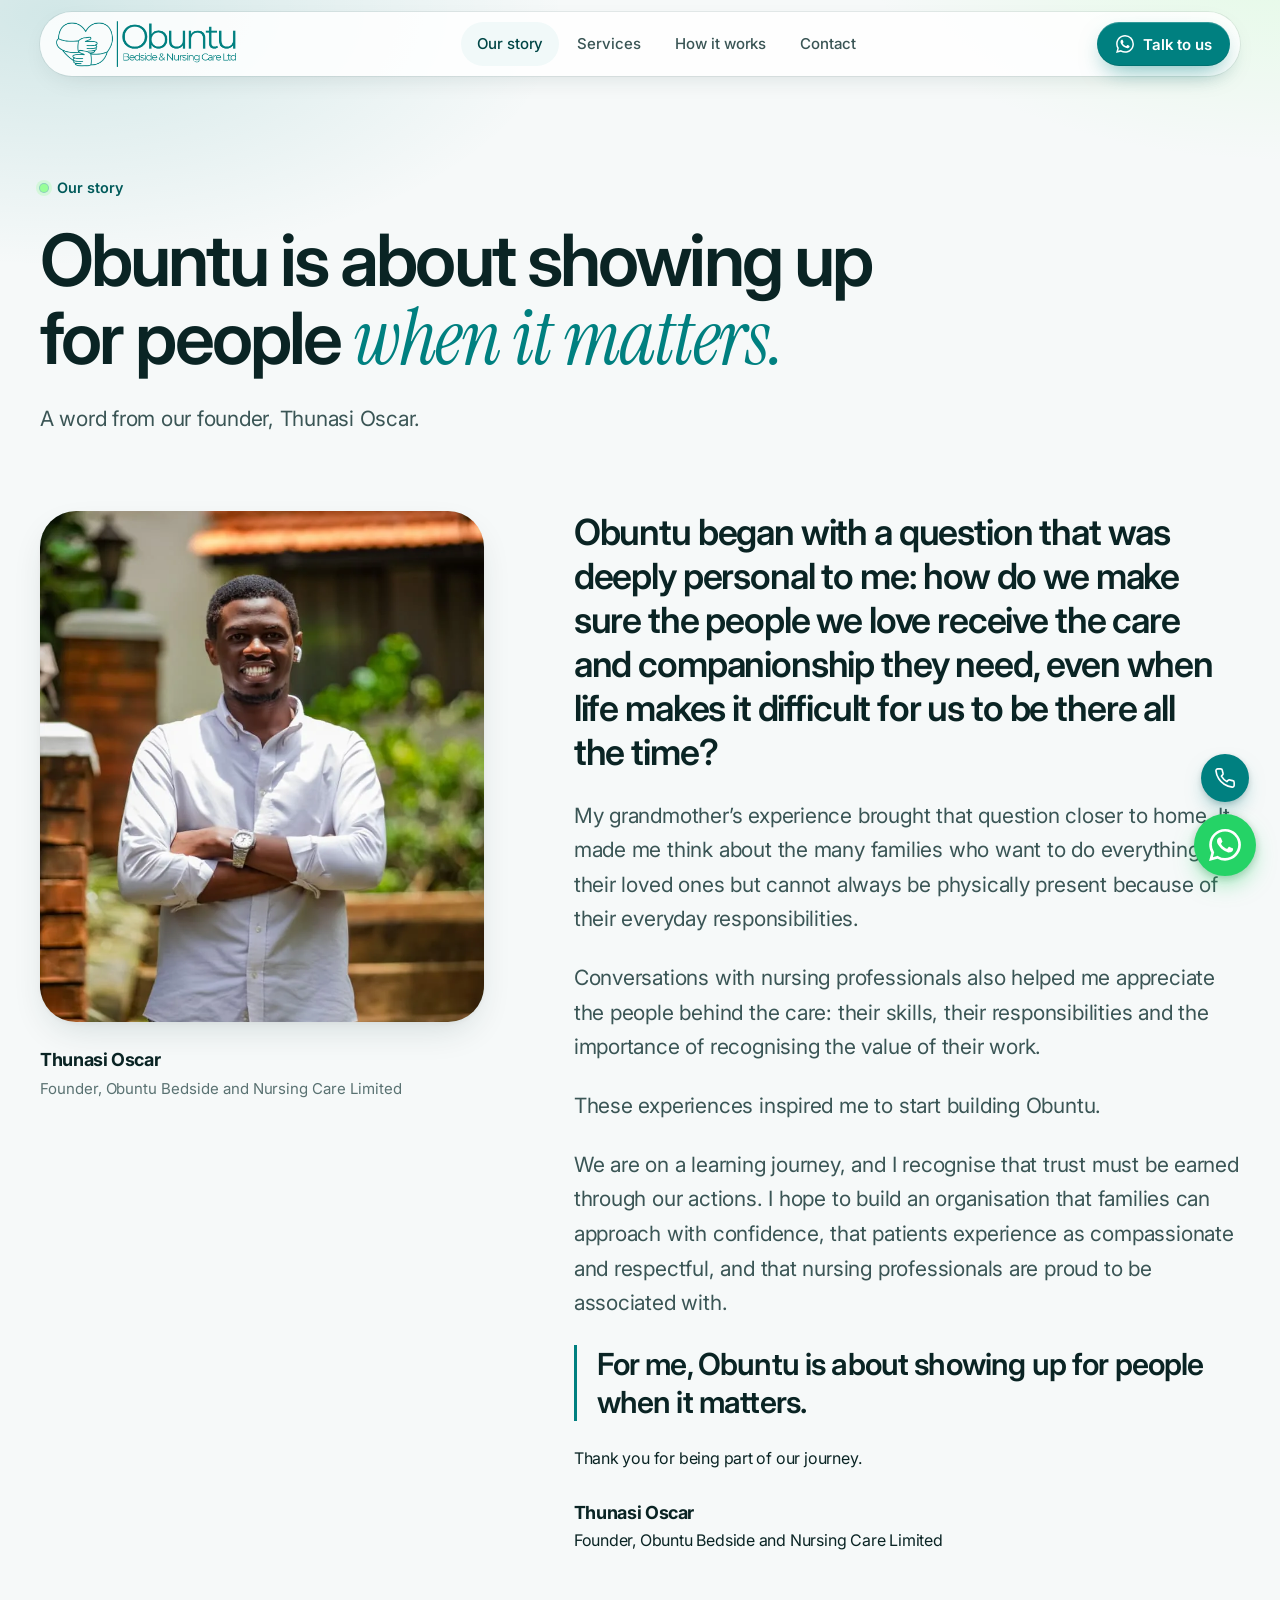
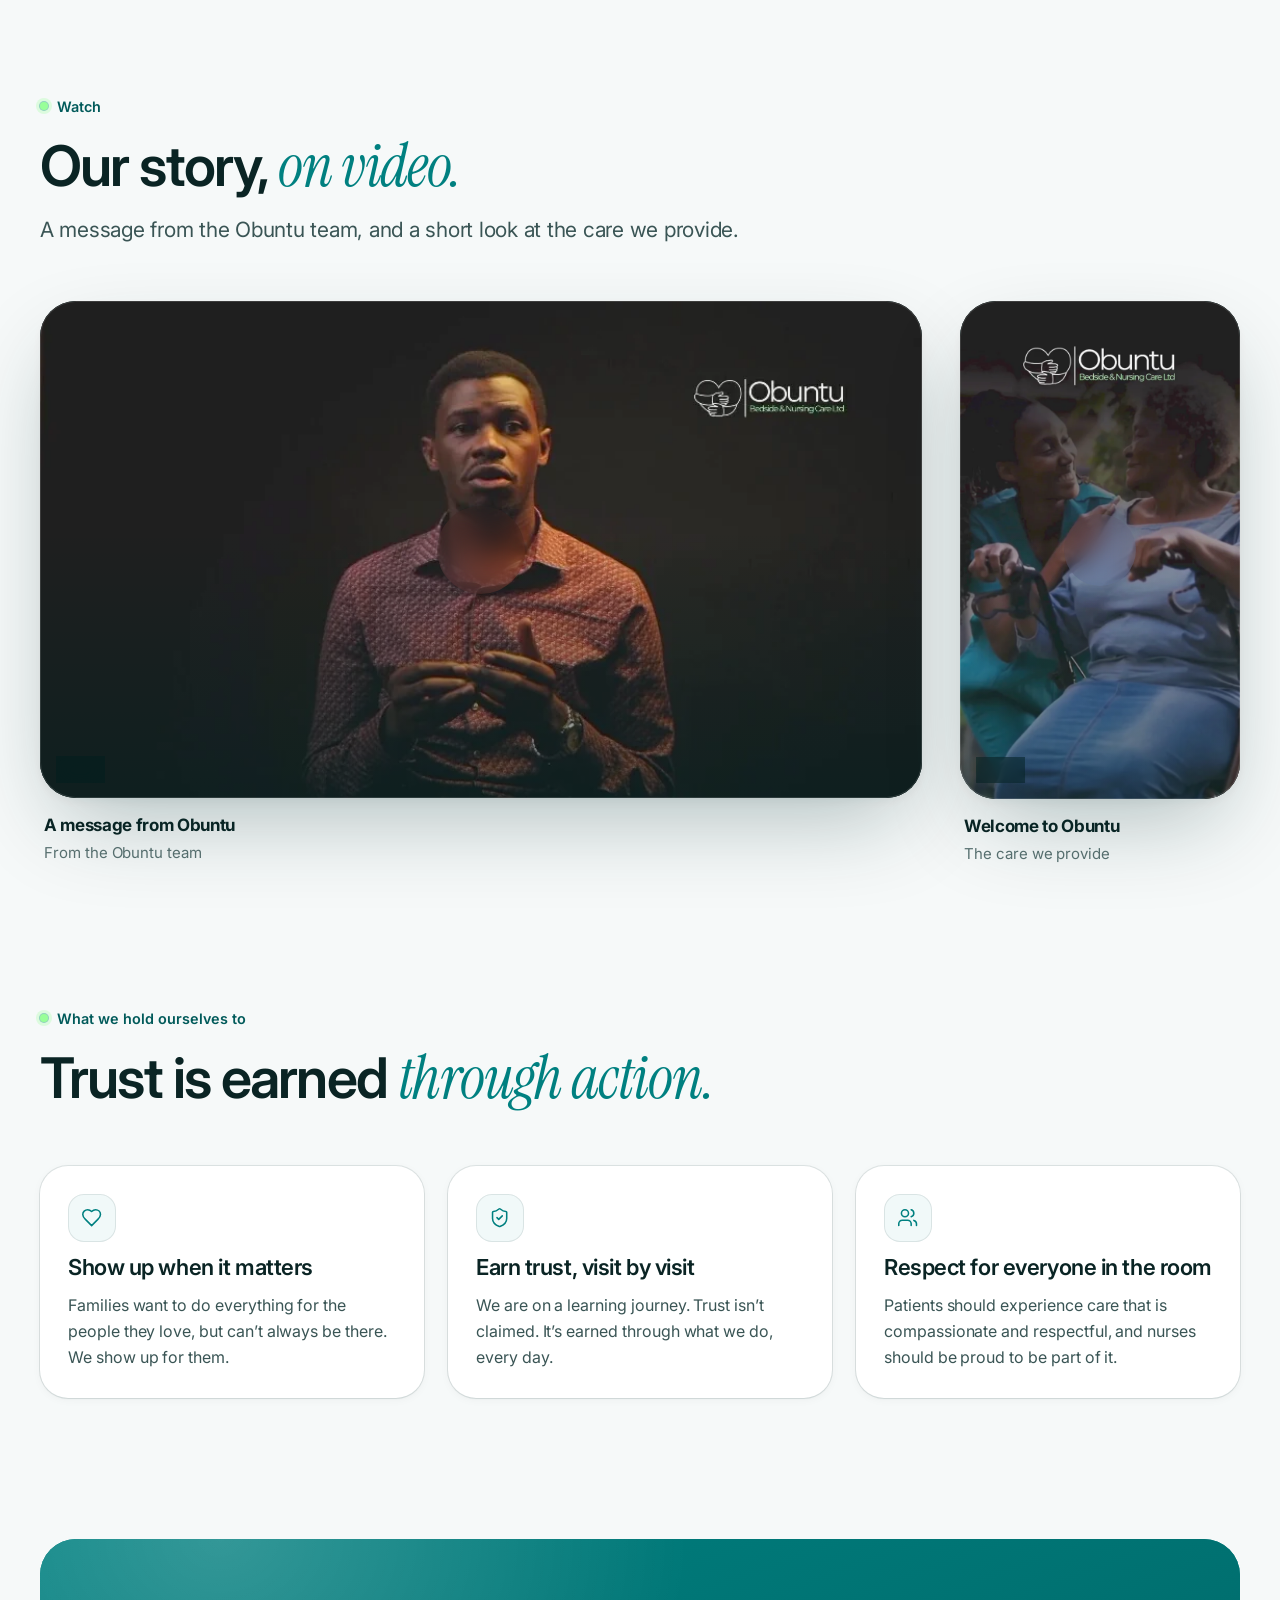
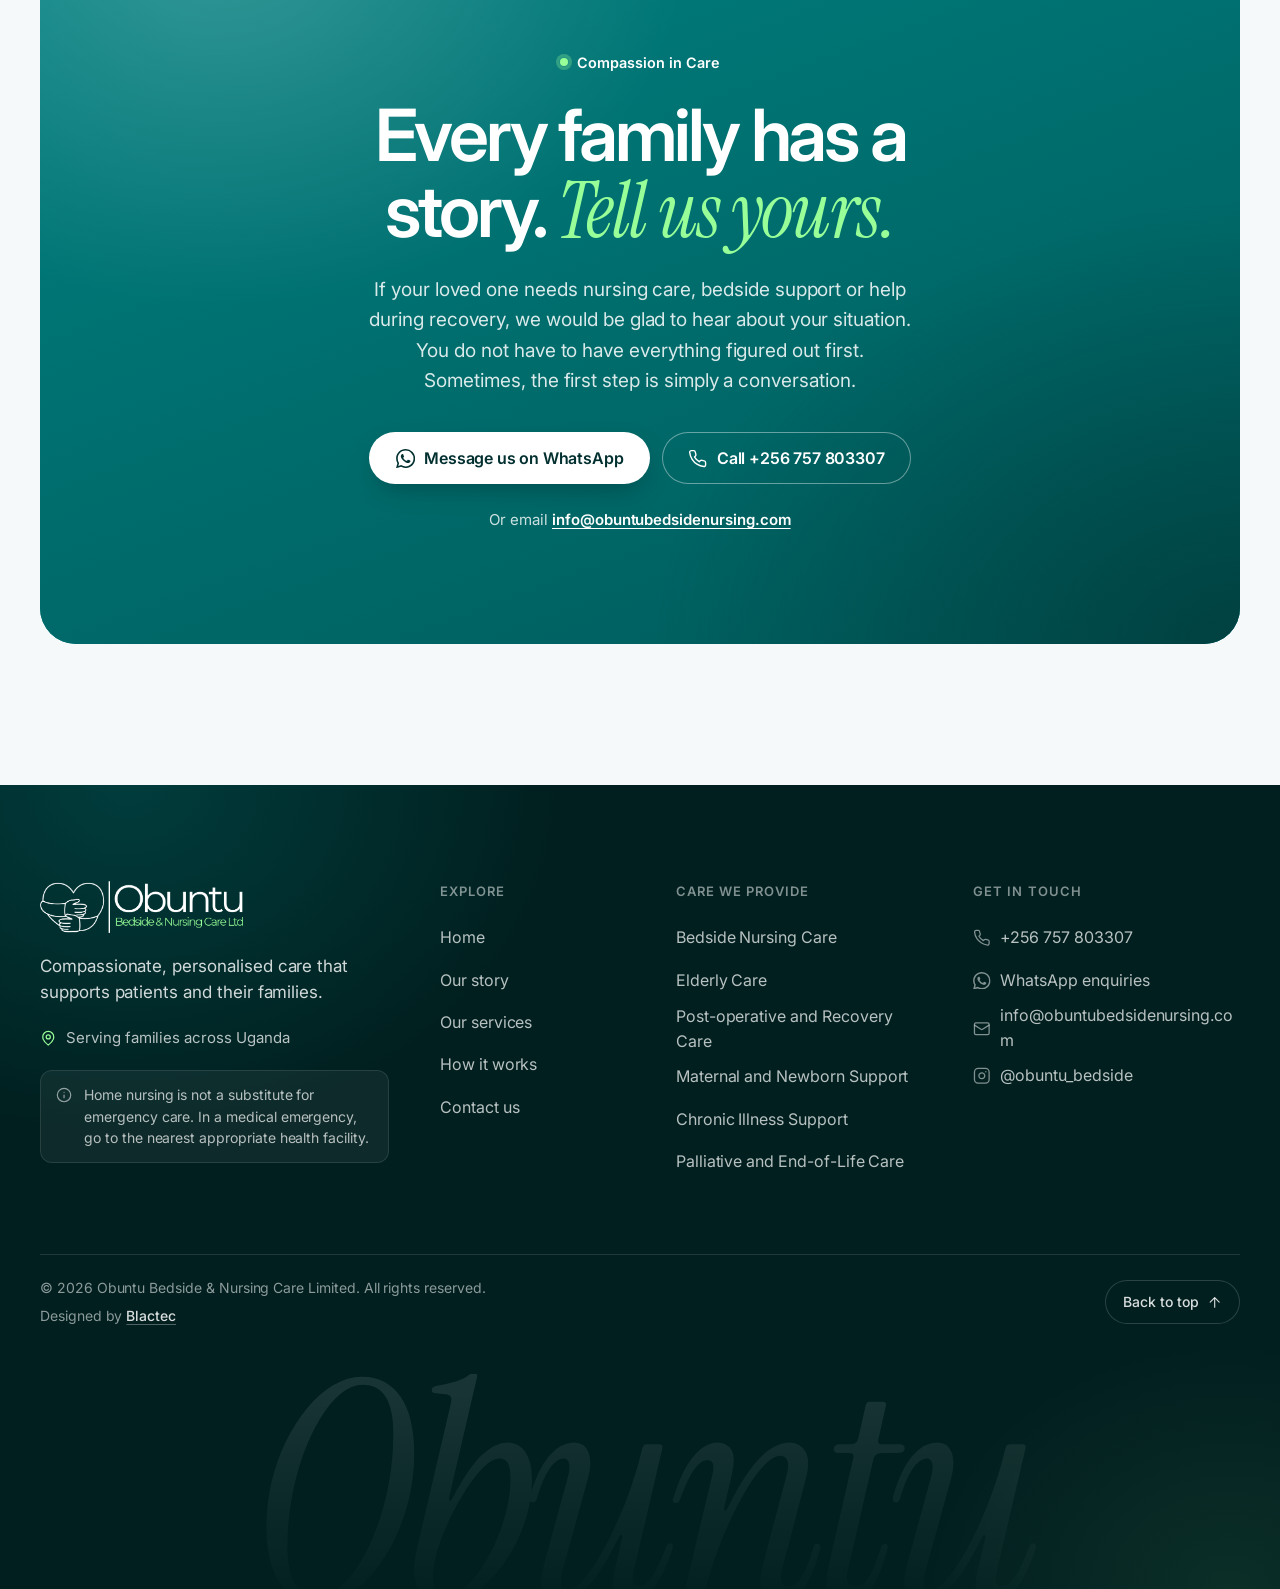
==== commit 989af4f4: "Enhance video playback UI with duration display and improved styling; update video posters" ====
--- a/about-us/index.html
+++ b/about-us/index.html
@@ -96,9 +96,12 @@
             <source src="../assets/video/obuntu-message.mp4" type="video/mp4">
             <p>Your browser can’t play this video. <a href="../assets/video/obuntu-message.mp4">Download it</a> instead.</p>
           </video>
-          <button class="vid-play" type="button" aria-label="Play video: A message from Obuntu"><svg class="ic ic-fill" aria-hidden="true"><use href="#i-play"/></svg></button>
-        </div>
-        <figcaption><b>A message from Obuntu</b><span>1 min 26 sec</span></figcaption>
+          <button class="vid-play" type="button" aria-label="Play video: A message from Obuntu (1 minute 26 seconds)">
+            <span class="vid-disc"><svg class="ic ic-fill" aria-hidden="true"><use href="#i-play"/></svg></span>
+            <span class="vid-time" aria-hidden="true">1:26</span>
+          </button>
+        </div>
+        <figcaption><b>A message from Obuntu</b><span>From the Obuntu team</span></figcaption>
       </figure>
       <figure class="vid vid-tall" data-reveal>
         <div class="vid-frame">
@@ -106,9 +109,12 @@
             <source src="../assets/video/obuntu-welcome.mp4" type="video/mp4">
             <p>Your browser can’t play this video. <a href="../assets/video/obuntu-welcome.mp4">Download it</a> instead.</p>
           </video>
-          <button class="vid-play" type="button" aria-label="Play video: Welcome to Obuntu"><svg class="ic ic-fill" aria-hidden="true"><use href="#i-play"/></svg></button>
-        </div>
-        <figcaption><b>Welcome to Obuntu</b><span>The care we provide · 26 sec</span></figcaption>
+          <button class="vid-play" type="button" aria-label="Play video: Welcome to Obuntu (26 seconds)">
+            <span class="vid-disc"><svg class="ic ic-fill" aria-hidden="true"><use href="#i-play"/></svg></span>
+            <span class="vid-time" aria-hidden="true">0:26</span>
+          </button>
+        </div>
+        <figcaption><b>Welcome to Obuntu</b><span>The care we provide</span></figcaption>
       </figure>
     </div>
   </div>
--- a/assets/css/styles.css
+++ b/assets/css/styles.css
@@ -712,12 +712,12 @@
 .tcard p { color: var(--ink-2); font-size: 1rem; }
 @media (max-width: 900px) { .process { grid-template-columns: 1fr; } .process-aside { position: static; } }
 
-.partners { display: grid; grid-template-columns: repeat(3, 1fr); gap: 14px; margin-top: 1.75rem; }
+.partners { display: grid; grid-template-columns: repeat(3, 1fr); grid-auto-rows: 1fr; gap: 14px; margin-top: 1.75rem; }
 .partner { display: grid; place-items: center; min-height: 132px; padding: 22px 28px; border-radius: var(--r-md); background: var(--surface); box-shadow: 0 0 0 1px var(--line); }
 .partner img { width: auto; height: auto; max-width: 100%; max-height: var(--lh, 56px); object-fit: contain; }
 .partner-text span { font-size: 1.0625rem; font-weight: 600; letter-spacing: -0.015em; line-height: 1.3; text-align: center; text-wrap: balance; color: var(--ink-2); }
 @media (max-width: 900px) { .partners { grid-template-columns: repeat(2, 1fr); } }
-@media (max-width: 520px) { .partners { grid-template-columns: 1fr; } .partner { min-height: 104px; } }
+@media (max-width: 520px) { .partners { grid-template-columns: 1fr; grid-auto-rows: auto; } .partner { min-height: 104px; } }
 
 /* About */
 .letter { display: grid; grid-template-columns: 0.8fr 1.2fr; gap: clamp(32px, 7vw, 112px); align-items: start; padding-bottom: var(--section-y); }
@@ -743,23 +743,50 @@
 /* Videos: a wide message beside a tall promo, sized to the same height. Poster + play button until played (main.js). */
 .watch { display: grid; grid-template-columns: minmax(0, 3.15fr) minmax(0, 1fr); gap: clamp(20px, 3vw, 40px); align-items: start; margin-top: clamp(32px, 5vw, 56px); }
 .vid { display: grid; gap: 14px; margin: 0; }
-.vid-frame { position: relative; isolation: isolate; border-radius: var(--r-xl); overflow: hidden; background: var(--teal-950); box-shadow: var(--shadow-md); }
+.vid-frame { position: relative; isolation: isolate; border-radius: var(--r-xl); overflow: hidden; background: var(--teal-950); box-shadow: var(--shadow-lg); }
+.vid-frame::after { content: ""; position: absolute; inset: 0; z-index: 2; border-radius: inherit; box-shadow: inset 0 0 0 1px rgba(255, 255, 255, 0.13); pointer-events: none; } /* hairline edge so dark posters hold their shape */
 .vid-wide .vid-frame { aspect-ratio: 848 / 478; }
 .vid-tall .vid-frame { aspect-ratio: 9 / 16; }
-.vid video { display: block; width: 100%; height: 100%; object-fit: cover; background: var(--teal-950); }
+.vid video { display: block; width: 100%; height: 100%; object-fit: cover; background: var(--teal-950); transition: transform 700ms var(--ease-out); }
+@media (hover: hover) and (pointer: fine) { .vid:not(.is-playing) .vid-frame:hover video { transform: scale(1.035); } }
+
+/* Play button: a frosted-glass disc that fills white on hover, plus a duration chip. Rendered by JS-enabled pages only. */
 .vid-play {
-  position: absolute; inset: 0; z-index: 1; display: none; place-items: center; padding: 0; border: 0; cursor: pointer; color: var(--teal-800);
-  background: linear-gradient(180deg, rgba(1, 31, 31, 0) 50%, rgba(1, 31, 31, 0.42));
+  position: absolute; inset: 0; z-index: 1; display: none; place-items: center; padding: 0; border: 0; cursor: pointer; color: #fff;
+  background: linear-gradient(180deg, rgba(1, 31, 31, 0) 46%, rgba(1, 31, 31, 0.55)); -webkit-tap-highlight-color: transparent;
 }
 .js .vid-play { display: grid; }
 .vid.is-playing .vid-play { display: none; }
-.vid-play .ic {
-  box-sizing: content-box; width: 26px; height: 26px; padding: 22px 19px 22px 25px; border-radius: 50%; background: rgba(255, 255, 255, 0.94);
-  box-shadow: 0 14px 36px -8px rgba(1, 31, 31, 0.6); transition: transform 240ms var(--ease-out);
-}
-@media (hover: hover) and (pointer: fine) { .vid-play:hover .ic { transform: scale(1.07); } }
-.vid-play:active .ic { transform: scale(0.95); }
-.vid-play:focus-visible { outline-offset: -6px; border-radius: var(--r-xl); }
+.vid-disc {
+  position: relative; display: grid; place-items: center; width: 88px; height: 88px; border-radius: 50%; color: #fff;
+  background: rgba(255, 255, 255, 0.18); -webkit-backdrop-filter: blur(14px) saturate(160%); backdrop-filter: blur(14px) saturate(160%);
+  box-shadow: inset 0 0 0 1px rgba(255, 255, 255, 0.55), inset 0 1px 0 rgba(255, 255, 255, 0.4), 0 18px 44px -12px rgba(1, 31, 31, 0.7);
+  transition: transform 300ms var(--ease-out), background-color 200ms ease, color 200ms ease;
+}
+.vid-disc::before { /* ring that opens up on hover */
+  content: ""; position: absolute; inset: -10px; border-radius: 50%; border: 1px solid rgba(255, 255, 255, 0.5);
+  opacity: 0; transform: scale(0.88); transition: opacity 260ms ease, transform 420ms var(--ease-out);
+}
+.vid-disc .ic { width: 32px; height: 32px; margin-left: 4px; } /* the triangle's visual centre sits left of its box */
+.vid-tall .vid-disc { width: 72px; height: 72px; }
+.vid-tall .vid-disc .ic { width: 26px; height: 26px; margin-left: 3px; }
+@media (hover: hover) and (pointer: fine) {
+  .vid-play:hover .vid-disc { transform: scale(1.07); background: #fff; color: var(--teal-800); }
+  .vid-play:hover .vid-disc::before { opacity: 1; transform: none; }
+}
+.vid-play:active .vid-disc { transform: scale(0.94); }
+.vid-play:focus-visible { outline: 3px solid #fff; outline-offset: -8px; border-radius: var(--r-xl); }
+.vid-play:focus-visible .vid-disc { background: #fff; color: var(--teal-800); }
+.vid-time {
+  position: absolute; left: 16px; bottom: 16px; padding: 5px 11px; border-radius: 999px; line-height: 1.2; font-size: 0.8125rem; font-weight: 600;
+  font-variant-numeric: tabular-nums; letter-spacing: -0.005em; background: rgba(1, 31, 31, 0.5);
+  -webkit-backdrop-filter: blur(10px); backdrop-filter: blur(10px); box-shadow: inset 0 0 0 1px rgba(255, 255, 255, 0.16);
+}
+@media (max-width: 600px) {
+  .vid-wide .vid-disc { width: 68px; height: 68px; }
+  .vid-wide .vid-disc .ic { width: 26px; height: 26px; margin-left: 3px; }
+  .vid-time { left: 12px; bottom: 12px; }
+}
 .vid figcaption { display: grid; gap: 2px; padding-inline: 4px; }
 .vid figcaption b { font-size: 1.0625rem; letter-spacing: -0.02em; }
 .vid figcaption span { color: var(--ink-3); font-size: 0.9375rem; }
@@ -841,7 +868,7 @@
   .fab, .fab a { transition-duration: 0.01ms; }
   .js [data-reveal] { transform: none; transition: opacity 300ms ease; transition-delay: 0s; }
   .menu, .menu-links a { transform: none; }
-  .svc, .svc-img img, .btn, .faq-icon, .vid-play .ic { transition-duration: 0.01ms; }
+  .svc, .svc-img img, .btn, .faq-icon, .vid-disc, .vid-disc::before, .vid video { transition-duration: 0.01ms; }
   .faq-a { transition: none; }
   ::view-transition-old(root), ::view-transition-new(root) { animation: none; }
 }
